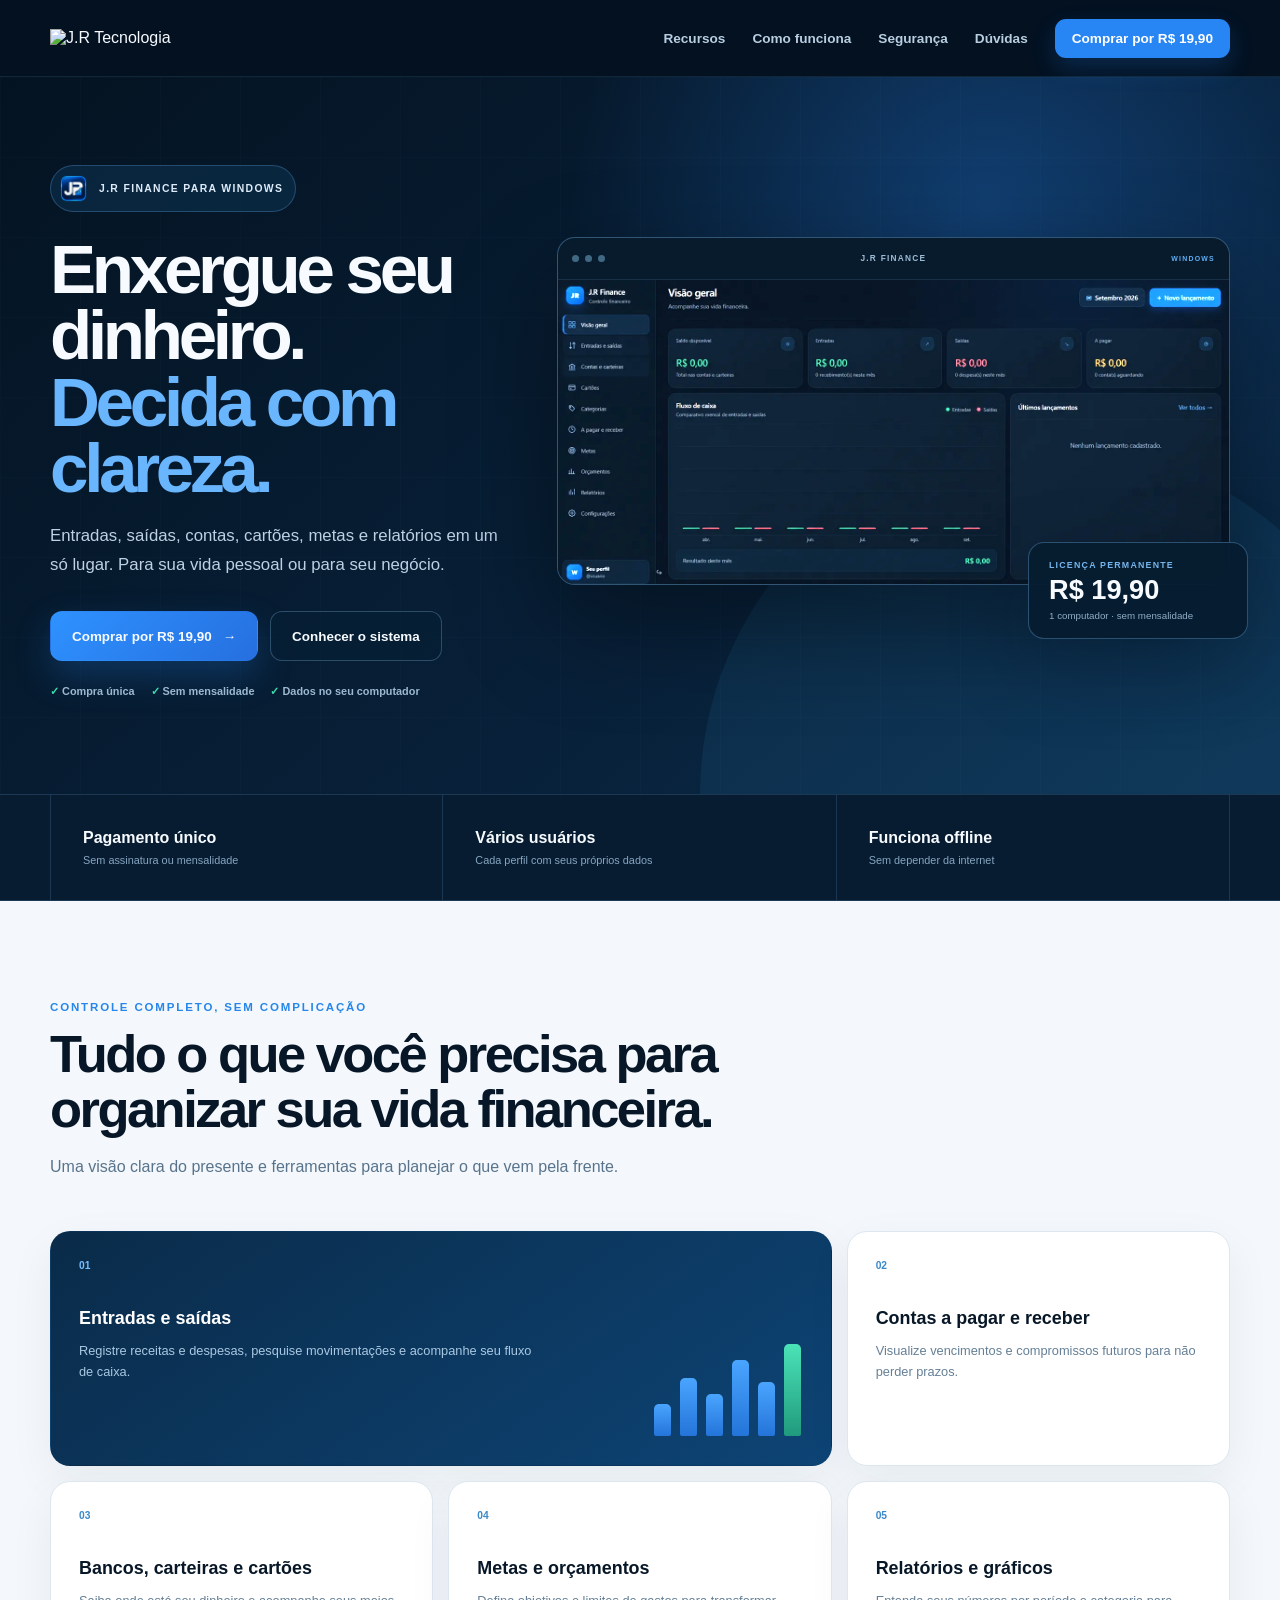
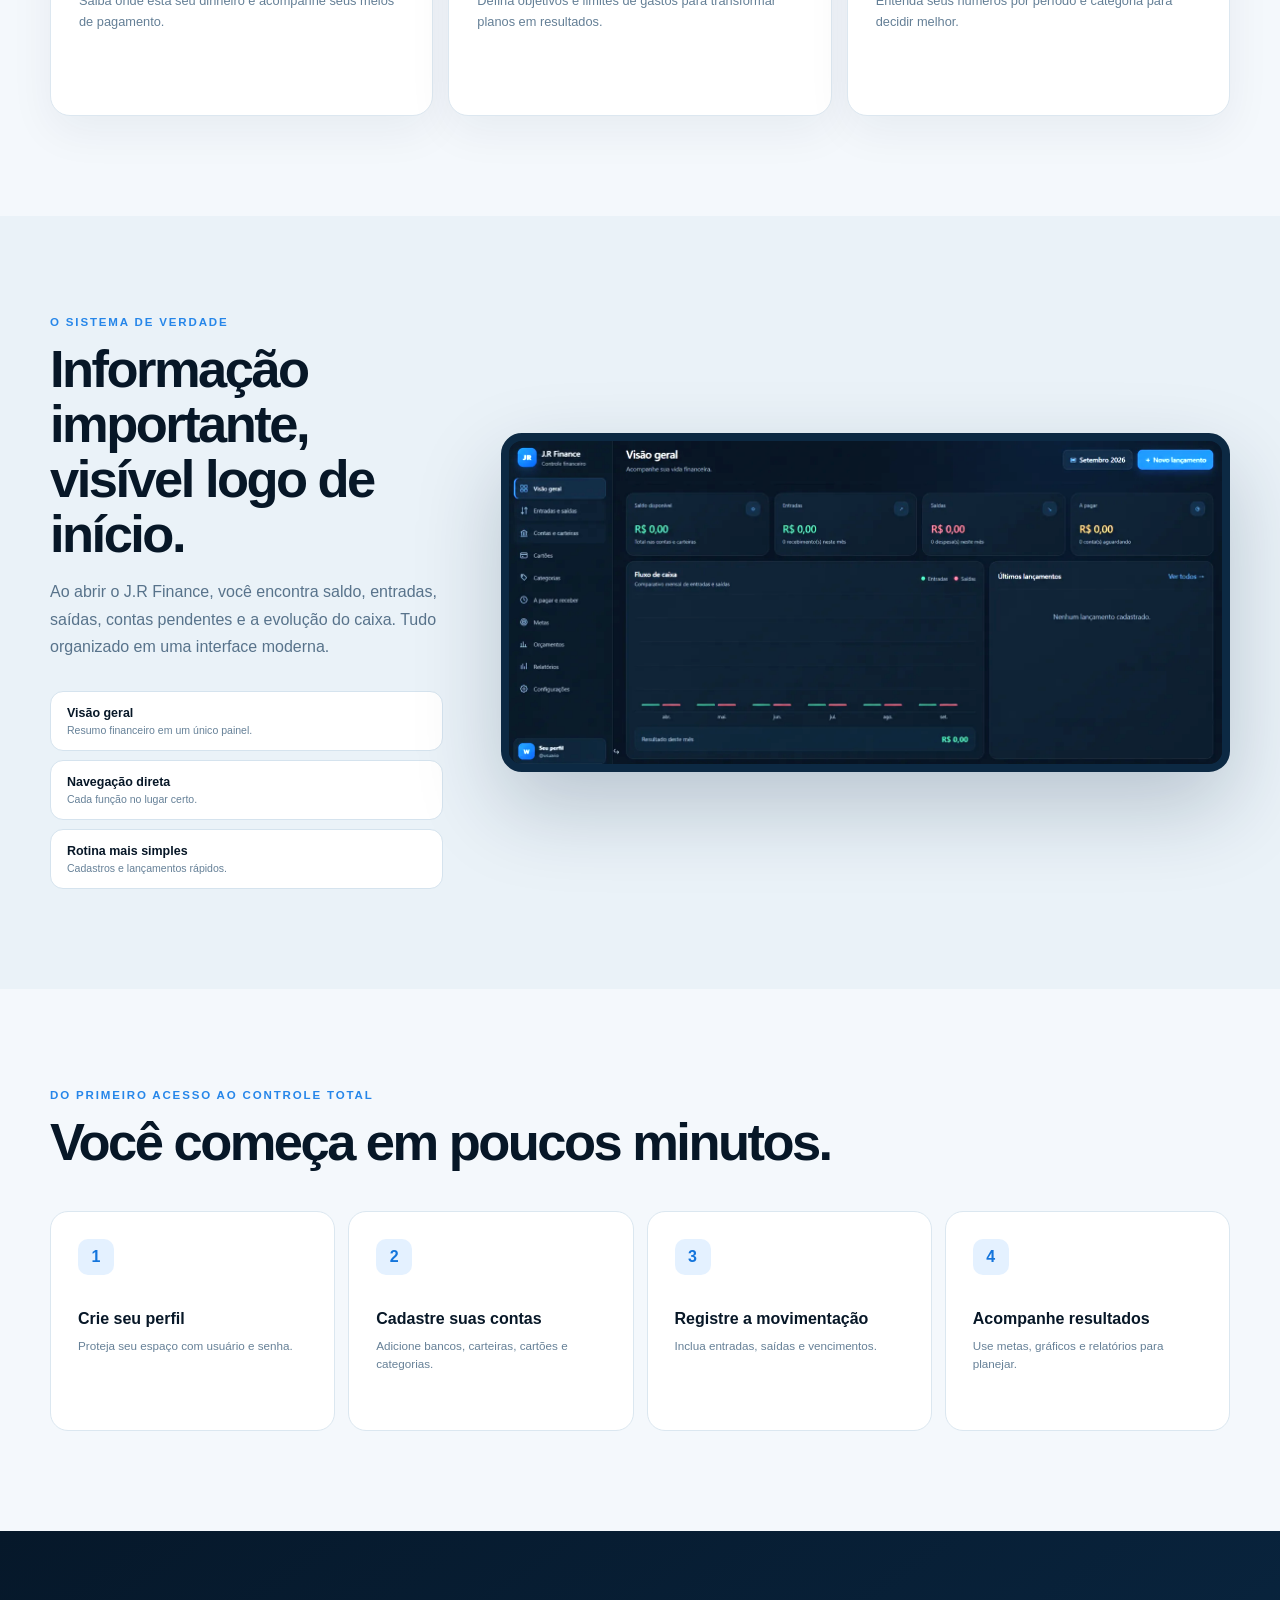
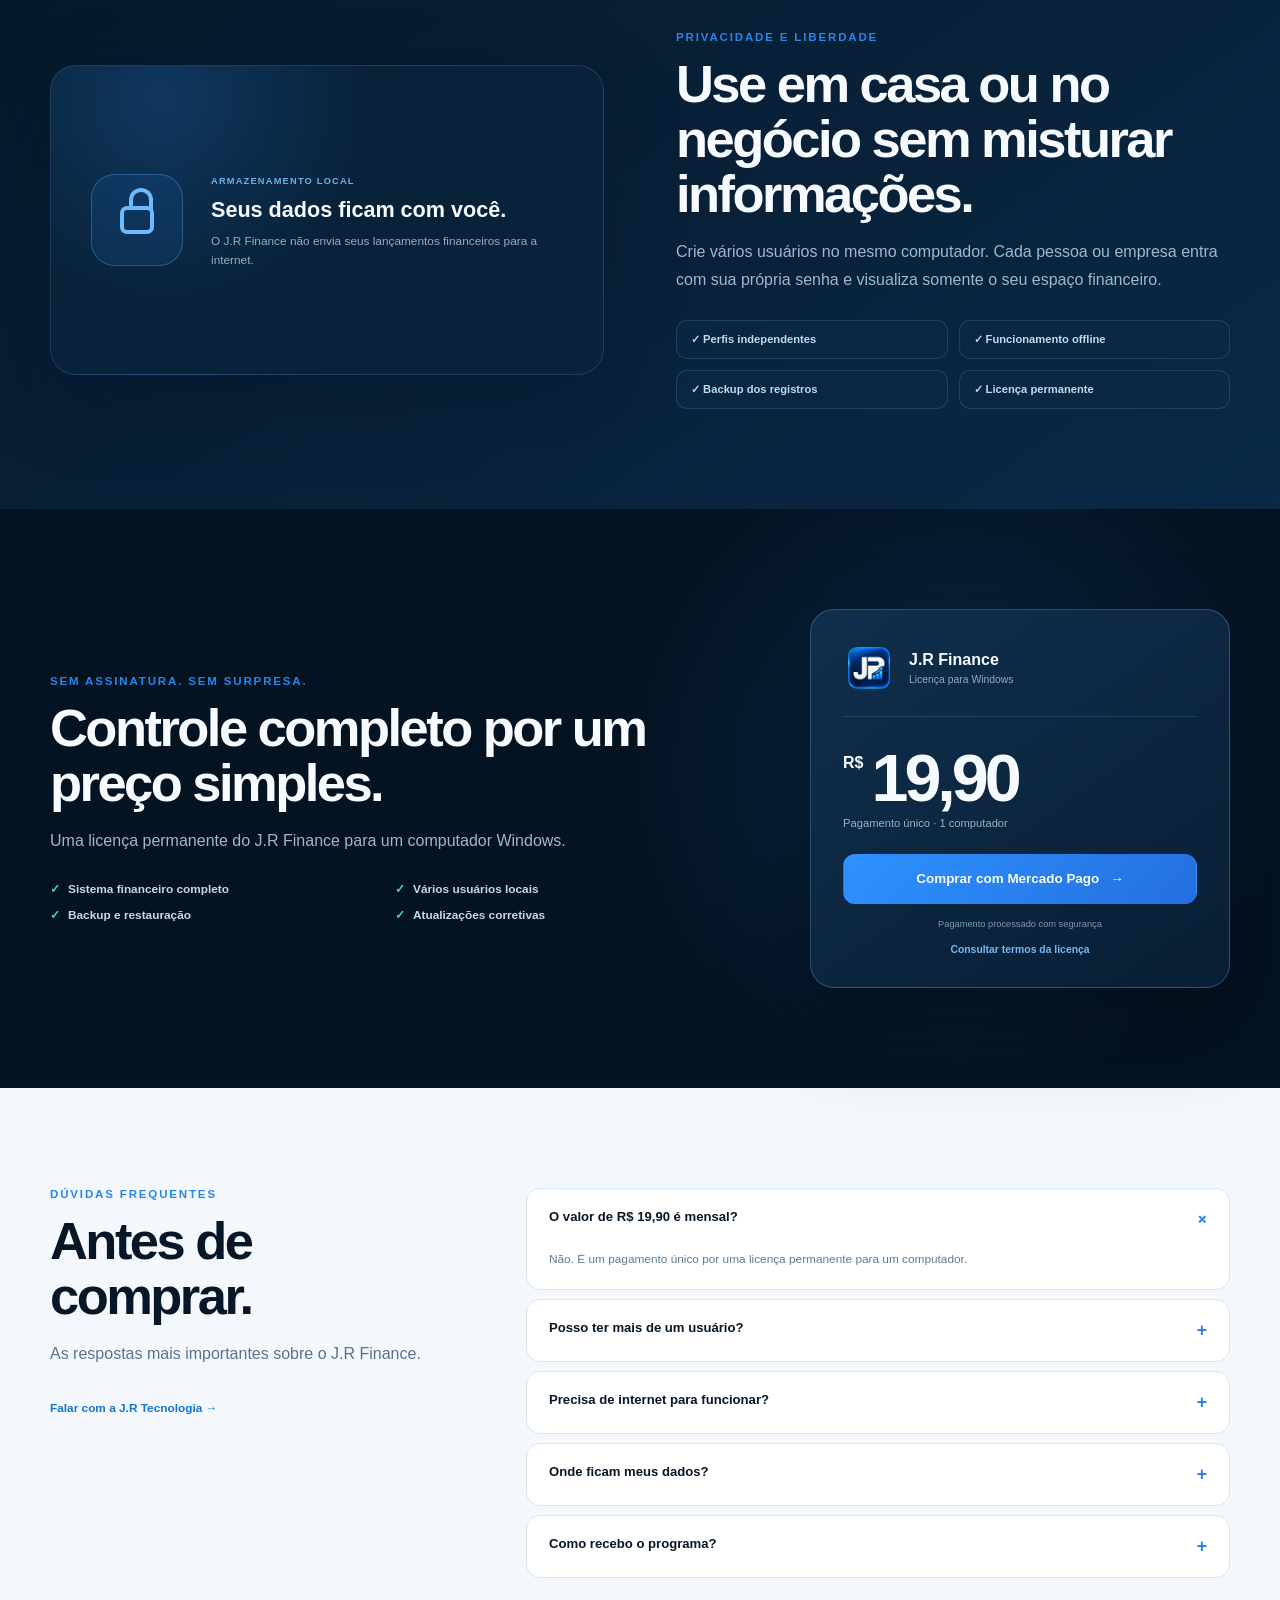
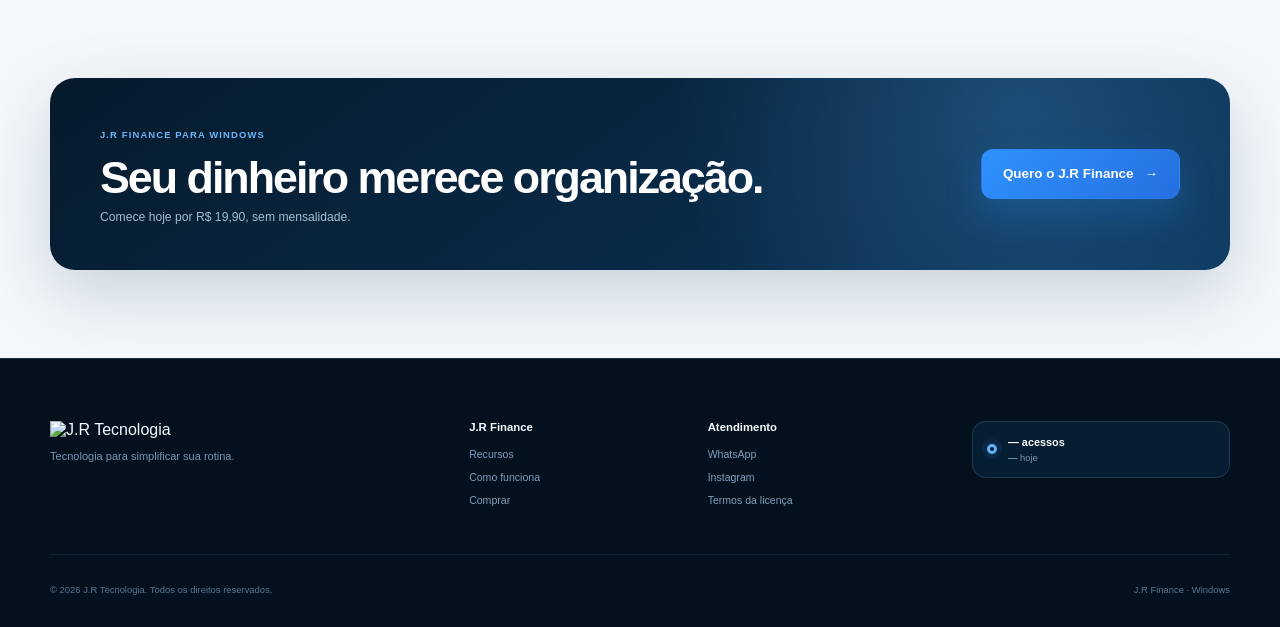
==== index.html @ 25e495f7 "Reconstrói site profissional focado no J.R Finance" ====
<!doctype html>
<html lang="pt-BR">
<head>
  <meta charset="utf-8">
  <meta name="viewport" content="width=device-width, initial-scale=1">
  <meta name="description" content="J.R Finance: entradas, saídas, contas, cartões, metas e relatórios no Windows. Licença permanente por R$ 19,90.">
  <meta name="theme-color" content="#06172a">
  <meta property="og:title" content="J.R Finance | Suas finanças sob controle">
  <meta property="og:description" content="Controle financeiro completo para pessoas e empresas. Compra única de R$ 19,90 para Windows.">
  <meta property="og:type" content="website">
  <meta property="og:image" content="jr-finance-dashboard-real.svg">
  <title>J.R Finance | Controle financeiro para Windows</title>
  <link rel="icon" href="jr-finance-icon.png">
  <link rel="stylesheet" href="finance-site.css?v=20260928-pro">
</head>
<body>
<header class="site-header" id="inicio"><div class="container nav-wrap">
  <a class="brand" href="#inicio" aria-label="J.R Tecnologia"><img src="jr-tecnologia-logo-clean.png" alt="J.R Tecnologia"></a>
  <button class="menu-toggle" type="button" aria-label="Abrir menu" aria-expanded="false"><span></span><span></span><span></span></button>
  <nav class="nav-links" aria-label="Navegação principal"><a href="#recursos">Recursos</a><a href="#como-funciona">Como funciona</a><a href="#seguranca">Segurança</a><a href="#duvidas">Dúvidas</a><a class="nav-cta" href="#comprar">Comprar por R$ 19,90</a></nav>
</div></header>
<main>
  <section class="hero"><div class="hero-glow"></div><div class="container hero-grid">
    <div class="hero-copy"><div class="product-pill"><img src="jr-finance-icon.png" alt=""><span>J.R FINANCE PARA WINDOWS</span></div><h1>Enxergue seu dinheiro.<br><em>Decida com clareza.</em></h1><p>Entradas, saídas, contas, cartões, metas e relatórios em um só lugar. Para sua vida pessoal ou para seu negócio.</p><div class="hero-actions"><a class="button primary" href="#comprar">Comprar por R$ 19,90 <span>→</span></a><a class="button secondary" href="#produto">Conhecer o sistema</a></div><div class="hero-trust"><span><b>✓</b> Compra única</span><span><b>✓</b> Sem mensalidade</span><span><b>✓</b> Dados no seu computador</span></div></div>
    <div class="hero-product" id="produto"><div class="app-window"><div class="window-bar"><span><i></i><i></i><i></i></span><b>J.R FINANCE</b><small>WINDOWS</small></div><img src="jr-finance-dashboard-real.svg?v=20260923" width="1440" height="652" alt="Painel do J.R Finance"></div><div class="product-badge"><span>LICENÇA PERMANENTE</span><strong>R$ 19,90</strong><small>1 computador · sem mensalidade</small></div></div>
  </div></section>
  <section class="proof-strip"><div class="container proof-grid"><article><strong>Pagamento único</strong><span>Sem assinatura ou mensalidade</span></article><article><strong>Vários usuários</strong><span>Cada perfil com seus próprios dados</span></article><article><strong>Funciona offline</strong><span>Sem depender da internet</span></article></div></section>

  <section class="section overview" id="recursos"><div class="container"><div class="section-heading"><span class="eyebrow">CONTROLE COMPLETO, SEM COMPLICAÇÃO</span><h2>Tudo o que você precisa para organizar sua vida financeira.</h2><p>Uma visão clara do presente e ferramentas para planejar o que vem pela frente.</p></div><div class="feature-grid">
    <article class="feature-card feature-main"><span class="feature-number">01</span><h3>Entradas e saídas</h3><p>Registre receitas e despesas, pesquise movimentações e acompanhe seu fluxo de caixa.</p><div class="mini-chart"><i></i><i></i><i></i><i></i><i></i><i></i></div></article>
    <article class="feature-card"><span class="feature-number">02</span><h3>Contas a pagar e receber</h3><p>Visualize vencimentos e compromissos futuros para não perder prazos.</p></article>
    <article class="feature-card"><span class="feature-number">03</span><h3>Bancos, carteiras e cartões</h3><p>Saiba onde está seu dinheiro e acompanhe seus meios de pagamento.</p></article>
    <article class="feature-card"><span class="feature-number">04</span><h3>Metas e orçamentos</h3><p>Defina objetivos e limites de gastos para transformar planos em resultados.</p></article>
    <article class="feature-card"><span class="feature-number">05</span><h3>Relatórios e gráficos</h3><p>Entenda seus números por período e categoria para decidir melhor.</p></article>
  </div></div></section>

  <section class="section showcase"><div class="container showcase-grid"><div class="showcase-copy"><span class="eyebrow">O SISTEMA DE VERDADE</span><h2>Informação importante, visível logo de início.</h2><p>Ao abrir o J.R Finance, você encontra saldo, entradas, saídas, contas pendentes e a evolução do caixa. Tudo organizado em uma interface moderna.</p><ul><li><b>Visão geral</b><span>Resumo financeiro em um único painel.</span></li><li><b>Navegação direta</b><span>Cada função no lugar certo.</span></li><li><b>Rotina mais simples</b><span>Cadastros e lançamentos rápidos.</span></li></ul></div><div class="showcase-screen"><img src="jr-finance-dashboard-real.svg?v=20260923" width="1440" height="652" loading="lazy" alt="Interface do J.R Finance"></div></div></section>

  <section class="section journey" id="como-funciona"><div class="container"><div class="section-heading compact"><span class="eyebrow">DO PRIMEIRO ACESSO AO CONTROLE TOTAL</span><h2>Você começa em poucos minutos.</h2></div><div class="steps-grid"><article><b>1</b><h3>Crie seu perfil</h3><p>Proteja seu espaço com usuário e senha.</p></article><article><b>2</b><h3>Cadastre suas contas</h3><p>Adicione bancos, carteiras, cartões e categorias.</p></article><article><b>3</b><h3>Registre a movimentação</h3><p>Inclua entradas, saídas e vencimentos.</p></article><article><b>4</b><h3>Acompanhe resultados</h3><p>Use metas, gráficos e relatórios para planejar.</p></article></div></div></section>

  <section class="section security" id="seguranca"><div class="container security-grid"><div class="security-visual"><div class="lock-mark"><span></span></div><div><small>ARMAZENAMENTO LOCAL</small><strong>Seus dados ficam com você.</strong><p>O J.R Finance não envia seus lançamentos financeiros para a internet.</p></div></div><div class="security-copy"><span class="eyebrow">PRIVACIDADE E LIBERDADE</span><h2>Use em casa ou no negócio sem misturar informações.</h2><p>Crie vários usuários no mesmo computador. Cada pessoa ou empresa entra com sua própria senha e visualiza somente o seu espaço financeiro.</p><div class="security-list"><span>✓ Perfis independentes</span><span>✓ Funcionamento offline</span><span>✓ Backup dos registros</span><span>✓ Licença permanente</span></div></div></div></section>

  <section class="section pricing" id="comprar"><div class="container pricing-grid"><div class="pricing-copy"><span class="eyebrow">SEM ASSINATURA. SEM SURPRESA.</span><h2>Controle completo por um preço simples.</h2><p>Uma licença permanente do J.R Finance para um computador Windows.</p><ul><li>Sistema financeiro completo</li><li>Vários usuários locais</li><li>Backup e restauração</li><li>Atualizações corretivas</li></ul></div><aside class="price-card"><div class="price-product"><img src="jr-finance-icon.png" alt=""><div><strong>J.R Finance</strong><span>Licença para Windows</span></div></div><div class="price"><small>R$</small><strong>19,90</strong></div><p>Pagamento único · 1 computador</p><a class="button checkout-button" href="https://bldmkfdgdqlhpxgpvhmf.supabase.co/functions/v1/finance-checkout" rel="noopener noreferrer">Comprar com Mercado Pago <span>→</span></a><small class="payment-note">Pagamento processado com segurança</small><a class="license-link" href="licenca-finance.html">Consultar termos da licença</a></aside></div></section>

  <section class="section faq" id="duvidas"><div class="container faq-grid"><div class="faq-intro"><span class="eyebrow">DÚVIDAS FREQUENTES</span><h2>Antes de comprar.</h2><p>As respostas mais importantes sobre o J.R Finance.</p><a href="https://wa.me/5551994647219?text=Ol%C3%A1%2C%20quero%20tirar%20uma%20d%C3%BAvida%20sobre%20o%20J.R%20Finance." target="_blank" rel="noopener">Falar com a J.R Tecnologia →</a></div><div class="faq-list"><details open><summary>O valor de R$ 19,90 é mensal?<span>+</span></summary><p>Não. É um pagamento único por uma licença permanente para um computador.</p></details><details><summary>Posso ter mais de um usuário?<span>+</span></summary><p>Sim. Cada usuário possui senha e dados financeiros separados.</p></details><details><summary>Precisa de internet para funcionar?<span>+</span></summary><p>O controle financeiro funciona offline. A internet é usada apenas na compra e ativação.</p></details><details><summary>Onde ficam meus dados?<span>+</span></summary><p>No próprio computador. Você também pode criar backups.</p></details><details><summary>Como recebo o programa?<span>+</span></summary><p>Após a aprovação do pagamento, o download e a ativação são liberados.</p></details></div></div></section>
  <section class="final-cta"><div class="container final-card"><div><span>J.R FINANCE PARA WINDOWS</span><h2>Seu dinheiro merece organização.</h2><p>Comece hoje por R$ 19,90, sem mensalidade.</p></div><a class="button primary" href="#comprar">Quero o J.R Finance <span>→</span></a></div></section>
</main>
<footer><div class="container footer-main"><div class="footer-brand"><img src="jr-tecnologia-logo-clean.png" alt="J.R Tecnologia"><p>Tecnologia para simplificar sua rotina.</p></div><nav><strong>J.R Finance</strong><a href="#recursos">Recursos</a><a href="#como-funciona">Como funciona</a><a href="#comprar">Comprar</a></nav><nav><strong>Atendimento</strong><a href="https://wa.me/5551994647219" target="_blank" rel="noopener">WhatsApp</a><a href="https://www.instagram.com/jrtecnologia.app/" target="_blank" rel="noopener">Instagram</a><a href="licenca-finance.html">Termos da licença</a></nav><div class="site-visit-counter"><span></span><div><strong><b id="site-visits-total">—</b> acessos</strong><small><b id="site-visits-today">—</b> hoje</small></div></div></div><div class="container footer-bottom"><p>© <span id="current-year"></span> J.R Tecnologia. Todos os direitos reservados.</p><p>J.R Finance · Windows</p></div></footer>
<script src="app.js?v=20260928-pro"></script>
</body></html>
---- finance-site.css ----
:root{--navy:#06172a;--panel:#0d2944;--blue:#2d8cff;--green:#3fe0b0;--text:#f7fbff;--muted:#a9c2d8;--line:rgba(122,184,239,.18);--ink:#071727;--light:#f4f8fc;--shadow:0 28px 80px rgba(0,16,32,.26)}
*{box-sizing:border-box}html{scroll-behavior:smooth}body{margin:0;background:var(--navy);color:var(--text);font-family:Inter,"Segoe UI",Arial,sans-serif;-webkit-font-smoothing:antialiased}a{color:inherit;text-decoration:none}img{display:block;max-width:100%}button{font:inherit}.container{width:min(1180px,calc(100% - 40px));margin:auto}.section{padding:100px 0}.eyebrow{display:block;color:#2686e9;font-size:.72rem;font-weight:900;letter-spacing:.16em}.site-header{position:sticky;z-index:50;top:0;border-bottom:1px solid rgba(122,184,239,.12);background:rgba(4,18,33,.94);backdrop-filter:blur(18px)}.nav-wrap{display:flex;min-height:76px;align-items:center;justify-content:space-between}.brand{display:flex;width:146px;height:60px;align-items:center}.brand img{width:146px;height:auto}.nav-links{display:flex;align-items:center;gap:27px;color:#b8cee1;font-size:.85rem;font-weight:700}.nav-links>a:hover{color:#fff}.nav-cta{padding:12px 17px;border-radius:11px;color:#fff!important;background:#2785f4;box-shadow:0 10px 24px rgba(39,133,244,.2)}.menu-toggle{display:none;width:42px;height:42px;padding:10px;border:1px solid var(--line);border-radius:11px;background:var(--panel)}.menu-toggle span{display:block;height:2px;margin:4px;background:#fff}
.hero{position:relative;overflow:hidden;padding:88px 0 96px;background:radial-gradient(circle at 77% 18%,rgba(38,133,244,.3),transparent 36%),linear-gradient(140deg,#041321,#08213a 64%,#0b2d4d)}.hero:before{position:absolute;inset:0;content:"";opacity:.12;background-image:linear-gradient(rgba(113,183,246,.18) 1px,transparent 1px),linear-gradient(90deg,rgba(113,183,246,.18) 1px,transparent 1px);background-size:80px 80px}.hero-glow{position:absolute;right:-120px;bottom:-350px;width:700px;height:700px;border-radius:50%;background:rgba(64,191,255,.08)}.hero-grid{position:relative;display:grid;grid-template-columns:.8fr 1.2fr;gap:58px;align-items:center}.product-pill{display:inline-flex;padding:7px 12px 7px 7px;border:1px solid rgba(114,187,255,.26);border-radius:999px;background:rgba(11,42,69,.82);align-items:center;gap:10px;color:#ddecf8;font-size:.65rem;font-weight:900;letter-spacing:.13em}.product-pill img{width:31px;height:31px;border-radius:9px}.hero h1{margin:24px 0 21px;font-size:clamp(3.2rem,5.4vw,5.15rem);line-height:.96;letter-spacing:-.062em}.hero h1 em{color:#69b6ff;font-style:normal}.hero-copy>p{max-width:550px;margin:0;color:#bdd1e3;font-size:1.05rem;line-height:1.72}.hero-actions{display:flex;flex-wrap:wrap;gap:12px;margin-top:31px}.button{display:inline-flex;min-height:50px;padding:0 21px;border:1px solid transparent;border-radius:12px;align-items:center;justify-content:center;gap:11px;font-size:.84rem;font-weight:850;transition:.2s}.button:hover{transform:translateY(-2px)}.primary{background:linear-gradient(135deg,#2e92ff,#266fdf);box-shadow:0 15px 35px rgba(36,126,235,.25)}.secondary{border-color:rgba(144,199,247,.28);background:rgba(7,31,52,.62)}.hero-trust{display:flex;flex-wrap:wrap;margin-top:24px;gap:16px;color:#9db9d1;font-size:.68rem;font-weight:700}.hero-trust b{color:var(--green)}.hero-product{position:relative;padding:12px 0 54px}.app-window{overflow:hidden;border:1px solid rgba(130,195,251,.34);border-radius:18px;background:#071b2d;box-shadow:0 40px 100px rgba(0,0,0,.4)}.window-bar{display:grid;height:42px;padding:0 14px;grid-template-columns:1fr auto 1fr;align-items:center;border-bottom:1px solid rgba(126,180,232,.14);color:#7fa5c7;font-size:.52rem;letter-spacing:.15em}.window-bar>span{display:flex;gap:6px}.window-bar i{display:block;width:7px;height:7px;border-radius:50%;background:#426984}.window-bar b{text-align:center;color:#9dbbd4}.window-bar small{text-align:right;color:#61aff4;font-weight:900}.app-window>img{width:100%;height:auto;filter:brightness(1.24) saturate(1.08)}.product-badge{position:absolute;right:-18px;bottom:0;display:flex;min-width:220px;padding:17px 20px;border:1px solid rgba(121,189,250,.32);border-radius:16px;background:rgba(7,29,49,.97);box-shadow:var(--shadow);flex-direction:column}.product-badge span{color:#76b5eb;font-size:.55rem;font-weight:900;letter-spacing:.14em}.product-badge strong{margin:4px 0;font-size:1.7rem}.product-badge small{color:#91adc5;font-size:.61rem}
.proof-strip{border-block:1px solid var(--line);background:#071c31}.proof-grid{display:grid;grid-template-columns:repeat(3,1fr)}.proof-grid article{display:flex;min-height:105px;padding:24px 32px;border-right:1px solid var(--line);flex-direction:column;justify-content:center}.proof-grid article:first-child{border-left:1px solid var(--line)}.proof-grid strong{font-size:1rem}.proof-grid span{margin-top:7px;color:#87a6c1;font-size:.68rem}
.overview,.journey,.faq{color:var(--ink);background:var(--light)}.section-heading{max-width:830px;margin-bottom:50px}.section-heading.compact{margin-bottom:42px}.section-heading h2,.showcase h2,.security h2,.pricing h2,.faq h2{margin:13px 0 17px;font-size:clamp(2.35rem,4.1vw,4rem);line-height:1.05;letter-spacing:-.048em}.section-heading p,.showcase-copy>p,.security-copy>p,.pricing-copy>p,.faq-intro>p{color:#58738b;line-height:1.72}.feature-grid{display:grid;grid-template-columns:repeat(3,1fr);gap:15px}.feature-card{position:relative;min-height:235px;padding:28px;border:1px solid #dce7f0;border-radius:20px;background:#fff;box-shadow:0 15px 45px rgba(7,36,61,.06)}.feature-card.feature-main{grid-column:span 2;color:#fff;background:linear-gradient(145deg,#0a2b49,#0d4475);border-color:transparent}.feature-number{display:block;margin-bottom:37px;color:#3b89ca;font-size:.64rem;font-weight:900}.feature-main .feature-number{color:#77bfff}.feature-card h3{margin:0 0 11px;font-size:1.12rem}.feature-card p{max-width:470px;margin:0;color:#647f96;font-size:.8rem;line-height:1.65}.feature-main p{color:#a9c8e2}.mini-chart{position:absolute;right:30px;bottom:29px;display:flex;height:92px;align-items:flex-end;gap:9px}.mini-chart i{display:block;width:17px;border-radius:5px 5px 2px 2px;background:linear-gradient(#4aa5ff,#2474d9)}.mini-chart i:nth-child(1){height:35%}.mini-chart i:nth-child(2){height:63%}.mini-chart i:nth-child(3){height:46%}.mini-chart i:nth-child(4){height:83%}.mini-chart i:nth-child(5){height:59%}.mini-chart i:nth-child(6){height:100%;background:linear-gradient(#4be3b8,#209a7c)}
.showcase{color:var(--ink);background:#eaf2f8}.showcase-grid{display:grid;grid-template-columns:.7fr 1.3fr;gap:58px;align-items:center}.showcase-copy ul{display:grid;margin:30px 0 0;padding:0;list-style:none;gap:9px}.showcase-copy li{display:flex;padding:14px 16px;border:1px solid #d5e3ee;border-radius:13px;background:#fff;flex-direction:column}.showcase-copy li b{font-size:.78rem}.showcase-copy li span{margin-top:4px;color:#668198;font-size:.66rem}.showcase-screen{overflow:hidden;border:8px solid #0c2943;border-radius:21px;background:#061a2b;box-shadow:0 35px 85px rgba(7,38,65,.22)}.showcase-screen img{width:100%;height:auto;filter:brightness(1.2) saturate(1.05)}
.steps-grid{display:grid;grid-template-columns:repeat(4,1fr);gap:13px}.steps-grid article{position:relative;min-height:220px;padding:27px;border:1px solid #dbe7f0;border-radius:18px;background:#fff}.steps-grid article>b{display:grid;width:36px;height:36px;margin-bottom:35px;border-radius:10px;color:#1475dc;background:#e4f1ff;place-items:center}.steps-grid h3{margin:0 0 9px;font-size:1rem}.steps-grid p{margin:0;color:#668097;font-size:.73rem;line-height:1.55}
.security{background:linear-gradient(145deg,#06182a,#0a2946)}.security-grid{display:grid;grid-template-columns:1fr 1fr;gap:72px;align-items:center}.security-visual{display:flex;min-height:310px;padding:40px;border:1px solid var(--line);border-radius:26px;background:radial-gradient(circle at 20% 10%,rgba(45,140,255,.2),transparent 40%),rgba(10,36,59,.78);align-items:center;gap:28px;box-shadow:var(--shadow)}.lock-mark{display:grid;width:92px;height:92px;flex:0 0 92px;border:1px solid rgba(110,184,250,.3);border-radius:24px;background:rgba(45,140,255,.11);place-items:center}.lock-mark span{position:relative;width:34px;height:28px;border:4px solid #6ebaff;border-radius:7px}.lock-mark span:before{position:absolute;bottom:20px;left:5px;width:16px;height:18px;border:4px solid #6ebaff;border-bottom:0;border-radius:12px 12px 0 0;content:""}.security-visual small{color:#6db0e8;font-size:.58rem;font-weight:900;letter-spacing:.13em}.security-visual strong{display:block;margin:9px 0;font-size:1.35rem}.security-visual p{margin:0;color:#91aec6;font-size:.74rem;line-height:1.6}.security-copy>p{color:#9eb8ce}.security-list{display:grid;grid-template-columns:1fr 1fr;margin-top:27px;gap:11px}.security-list span{padding:12px 14px;border:1px solid var(--line);border-radius:11px;color:#c2d9ea;background:rgba(11,42,69,.65);font-size:.7rem;font-weight:700}
.pricing{background:radial-gradient(circle at 75% 45%,rgba(45,140,255,.18),transparent 33%),#041321}.pricing-grid{display:grid;grid-template-columns:1fr 420px;gap:82px;align-items:center}.pricing-copy>p{color:#9eb8cf}.pricing-copy ul{display:grid;grid-template-columns:1fr 1fr;margin:28px 0 0;padding:0;list-style:none;gap:12px}.pricing-copy li{color:#c3d8e9;font-size:.74rem;font-weight:700}.pricing-copy li:before{margin-right:8px;color:var(--green);content:"✓"}.price-card{padding:32px;border:1px solid rgba(114,185,249,.3);border-radius:24px;background:linear-gradient(145deg,#102f4c,#081e34);box-shadow:0 35px 90px rgba(0,0,0,.32)}.price-product{display:flex;padding-bottom:22px;border-bottom:1px solid var(--line);align-items:center;gap:14px}.price-product img{width:52px;height:52px;border-radius:14px}.price-product div{display:flex;flex-direction:column}.price-product span{margin-top:5px;color:#8baac4;font-size:.65rem}.price{display:flex;margin:28px 0 5px;align-items:flex-start}.price small{margin:9px 8px 0 0;font-size:1rem;font-weight:900}.price strong{font-size:4.15rem;line-height:1;letter-spacing:-.06em}.price-card>p{margin:0 0 25px;color:#96b1c8;font-size:.7rem}.checkout-button{width:100%;background:linear-gradient(135deg,#2e92ff,#246fde)}.payment-note,.license-link{display:block;text-align:center}.payment-note{margin:15px 0;color:#7898b4;font-size:.58rem}.license-link{color:#72b8f6;font-size:.65rem;font-weight:800}
.faq-grid{display:grid;grid-template-columns:.72fr 1.28fr;gap:80px}.faq-intro>a{display:inline-block;margin-top:18px;color:#1474d6;font-size:.74rem;font-weight:850}.faq-list{display:grid;gap:9px}.faq-list details{overflow:hidden;border:1px solid #d9e5ee;border-radius:14px;background:#fff}.faq-list summary{display:flex;padding:20px 22px;cursor:pointer;list-style:none;justify-content:space-between;font-size:.82rem;font-weight:800}.faq-list summary::-webkit-details-marker{display:none}.faq-list summary span{color:#2585ed;font-size:1.1rem}.faq-list details[open] summary span{transform:rotate(45deg)}.faq-list p{margin:0;padding:0 22px 20px;color:#607b92;font-size:.74rem;line-height:1.62}.final-cta{padding:0 0 88px;color:var(--ink);background:var(--light)}.final-card{display:flex;padding:46px 50px;border-radius:25px;color:#fff;background:radial-gradient(circle at 82% 18%,rgba(91,181,255,.24),transparent 35%),linear-gradient(145deg,#061a2c,#0b355a);align-items:center;justify-content:space-between;box-shadow:0 24px 70px rgba(7,38,65,.18)}.final-card>div>span{color:#6bb6f7;font-size:.59rem;font-weight:900;letter-spacing:.12em}.final-card h2{margin:10px 0 7px;font-size:clamp(2rem,3.5vw,3.1rem);letter-spacing:-.045em}.final-card p{margin:0;color:#a3bdd3;font-size:.76rem}.final-card .button{flex:0 0 auto;margin-left:30px}
footer{padding:62px 0 22px;border-top:1px solid var(--line);background:#03111f}.footer-main{display:grid;grid-template-columns:1.45fr .75fr .85fr 1fr;gap:45px}.footer-brand img{width:175px}.footer-brand p{color:#7897b2;font-size:.69rem}.footer-main nav{display:flex;flex-direction:column;gap:11px}.footer-main nav strong{margin-bottom:4px;font-size:.71rem}.footer-main nav a{color:#809eb9;font-size:.66rem}.site-visit-counter{display:flex;height:max-content;padding:14px;border:1px solid var(--line);border-radius:14px;background:#071d31;align-items:center;gap:11px}.site-visit-counter>span{display:block;width:10px;height:10px;border:3px solid #62b3fa;border-radius:50%;box-shadow:0 0 0 5px rgba(45,140,255,.1)}.site-visit-counter div{display:flex;flex-direction:column}.site-visit-counter strong{font-size:.68rem}.site-visit-counter small{margin-top:4px;color:#7695b0;font-size:.59rem}.footer-bottom{display:flex;margin-top:48px;padding-top:20px;border-top:1px solid rgba(124,179,229,.1);justify-content:space-between;color:#587691;font-size:.59rem}
@media(max-width:1050px){.hero-grid,.showcase-grid,.security-grid{grid-template-columns:1fr}.hero-product{max-width:820px}.feature-grid{grid-template-columns:1fr 1fr}.pricing-grid{grid-template-columns:1fr 390px;gap:42px}.footer-main{grid-template-columns:1.3fr 1fr 1fr}.site-visit-counter{grid-column:1/-1;width:max-content}}
@media(max-width:820px){.nav-links{position:absolute;top:76px;right:20px;left:20px;display:none;padding:18px;border:1px solid var(--line);border-radius:16px;background:#071d31;flex-direction:column;align-items:stretch}.nav-links.open{display:flex}.menu-toggle{display:block}.proof-grid{grid-template-columns:1fr}.proof-grid article{border:0;border-bottom:1px solid var(--line)}.feature-grid{grid-template-columns:1fr}.feature-card.feature-main{grid-column:auto}.steps-grid{grid-template-columns:1fr 1fr}.pricing-grid,.faq-grid{grid-template-columns:1fr}.footer-main{grid-template-columns:1fr 1fr}.footer-brand{grid-column:1/-1}.final-card{align-items:flex-start;flex-direction:column}.final-card .button{margin:26px 0 0}}
@media(max-width:620px){.container{width:min(100% - 28px,1180px)}.section{padding:76px 0}.hero{padding:67px 0 74px}.hero h1{font-size:3.25rem}.hero-actions .button{width:100%}.hero-trust{flex-direction:column}.product-badge{right:0;min-width:188px}.proof-grid article{min-height:88px;padding:18px}.mini-chart{display:none}.feature-card{min-height:215px}.steps-grid{grid-template-columns:1fr}.security-visual{padding:28px;align-items:flex-start;flex-direction:column}.security-list,.pricing-copy ul{grid-template-columns:1fr}.price-card{padding:25px}.final-card{padding:35px 25px}.footer-main{grid-template-columns:1fr}.footer-brand,.site-visit-counter{grid-column:auto}.site-visit-counter{width:100%}.footer-bottom{flex-direction:column}.section-heading h2,.showcase h2,.security h2,.pricing h2,.faq h2{font-size:2.3rem}}
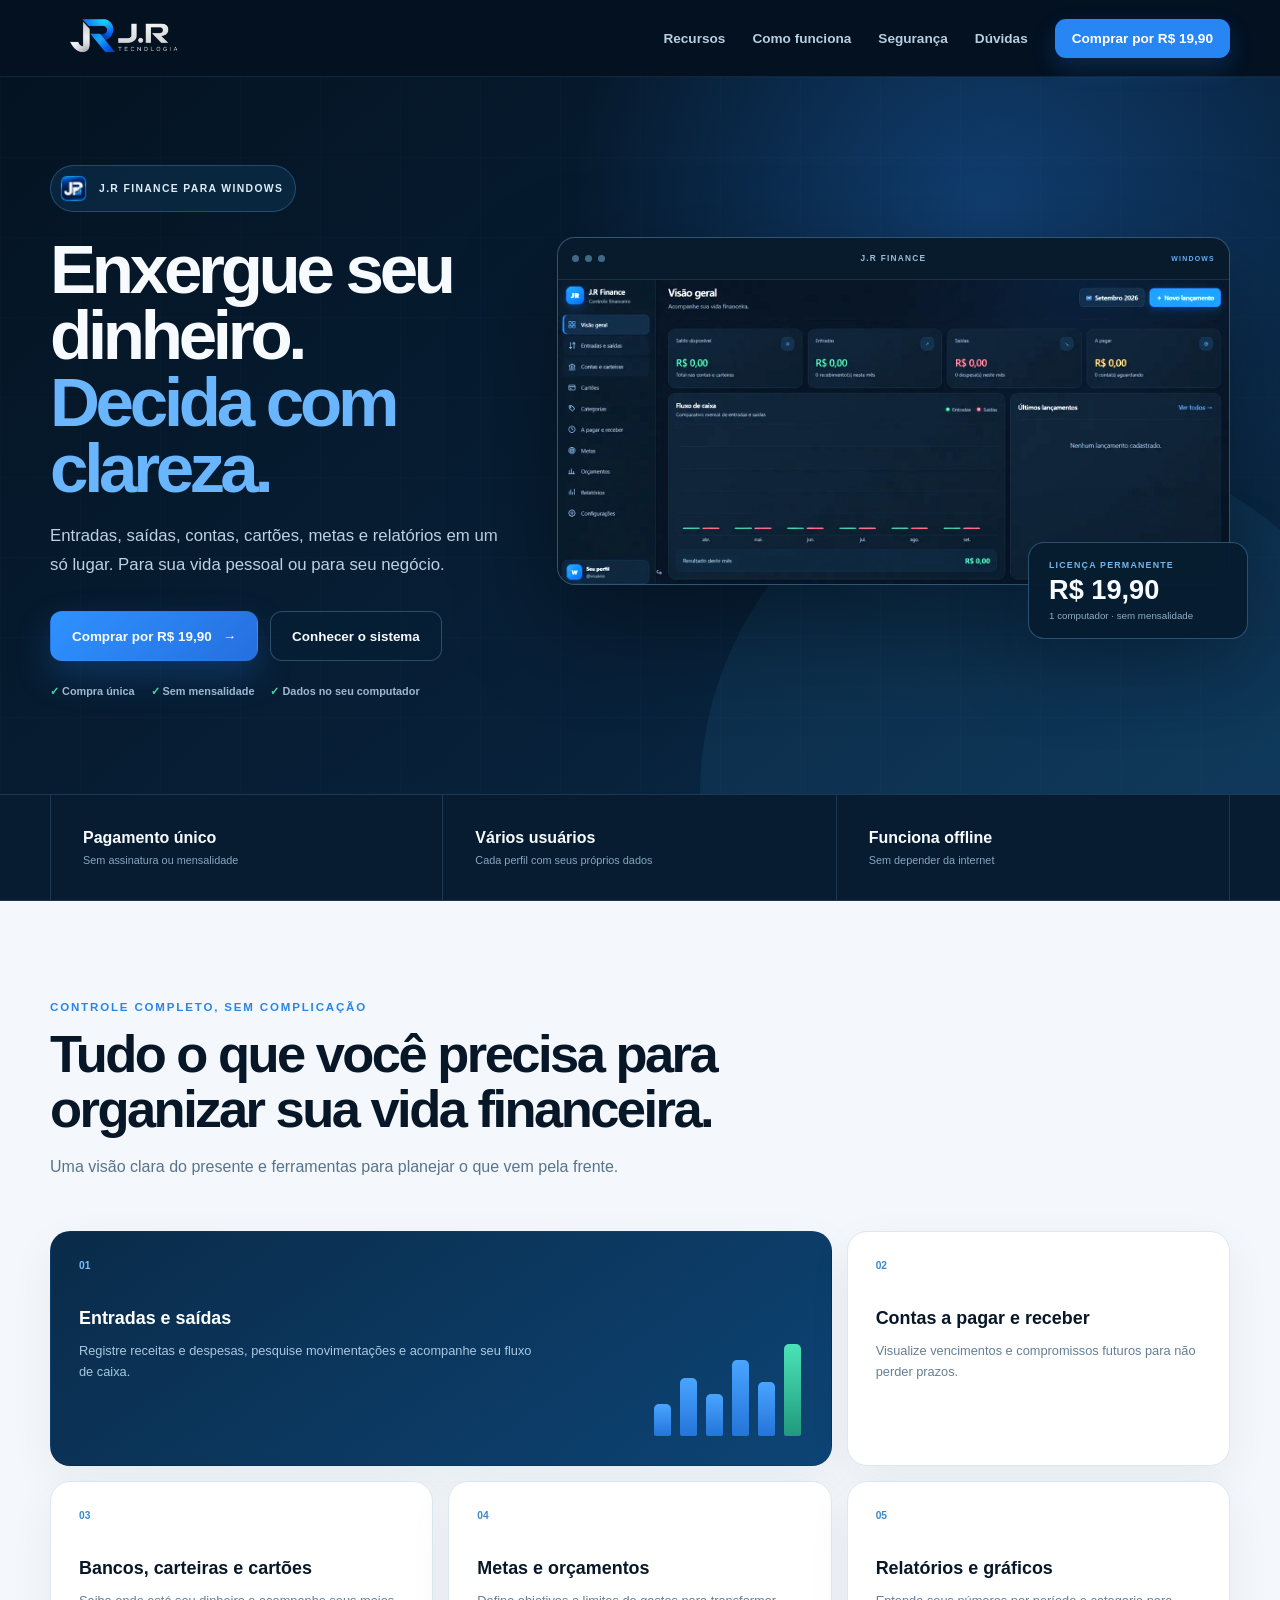
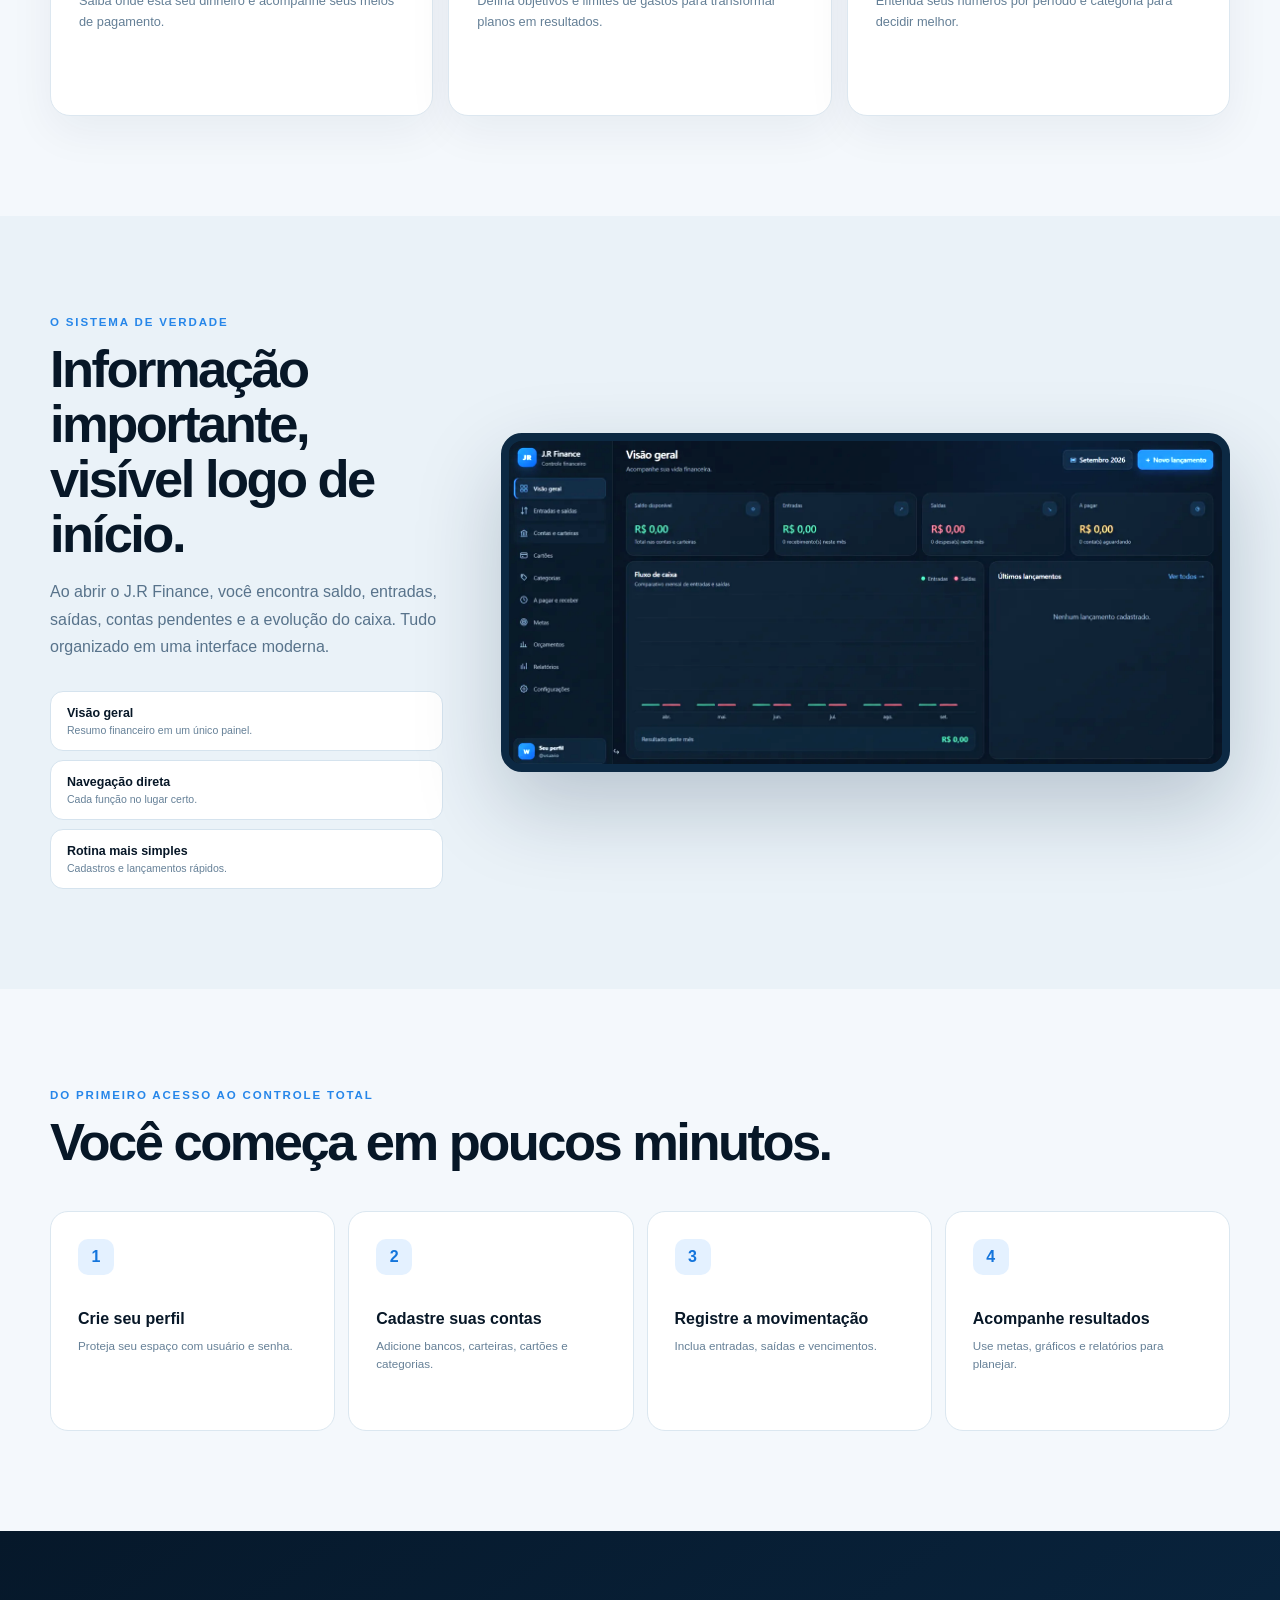
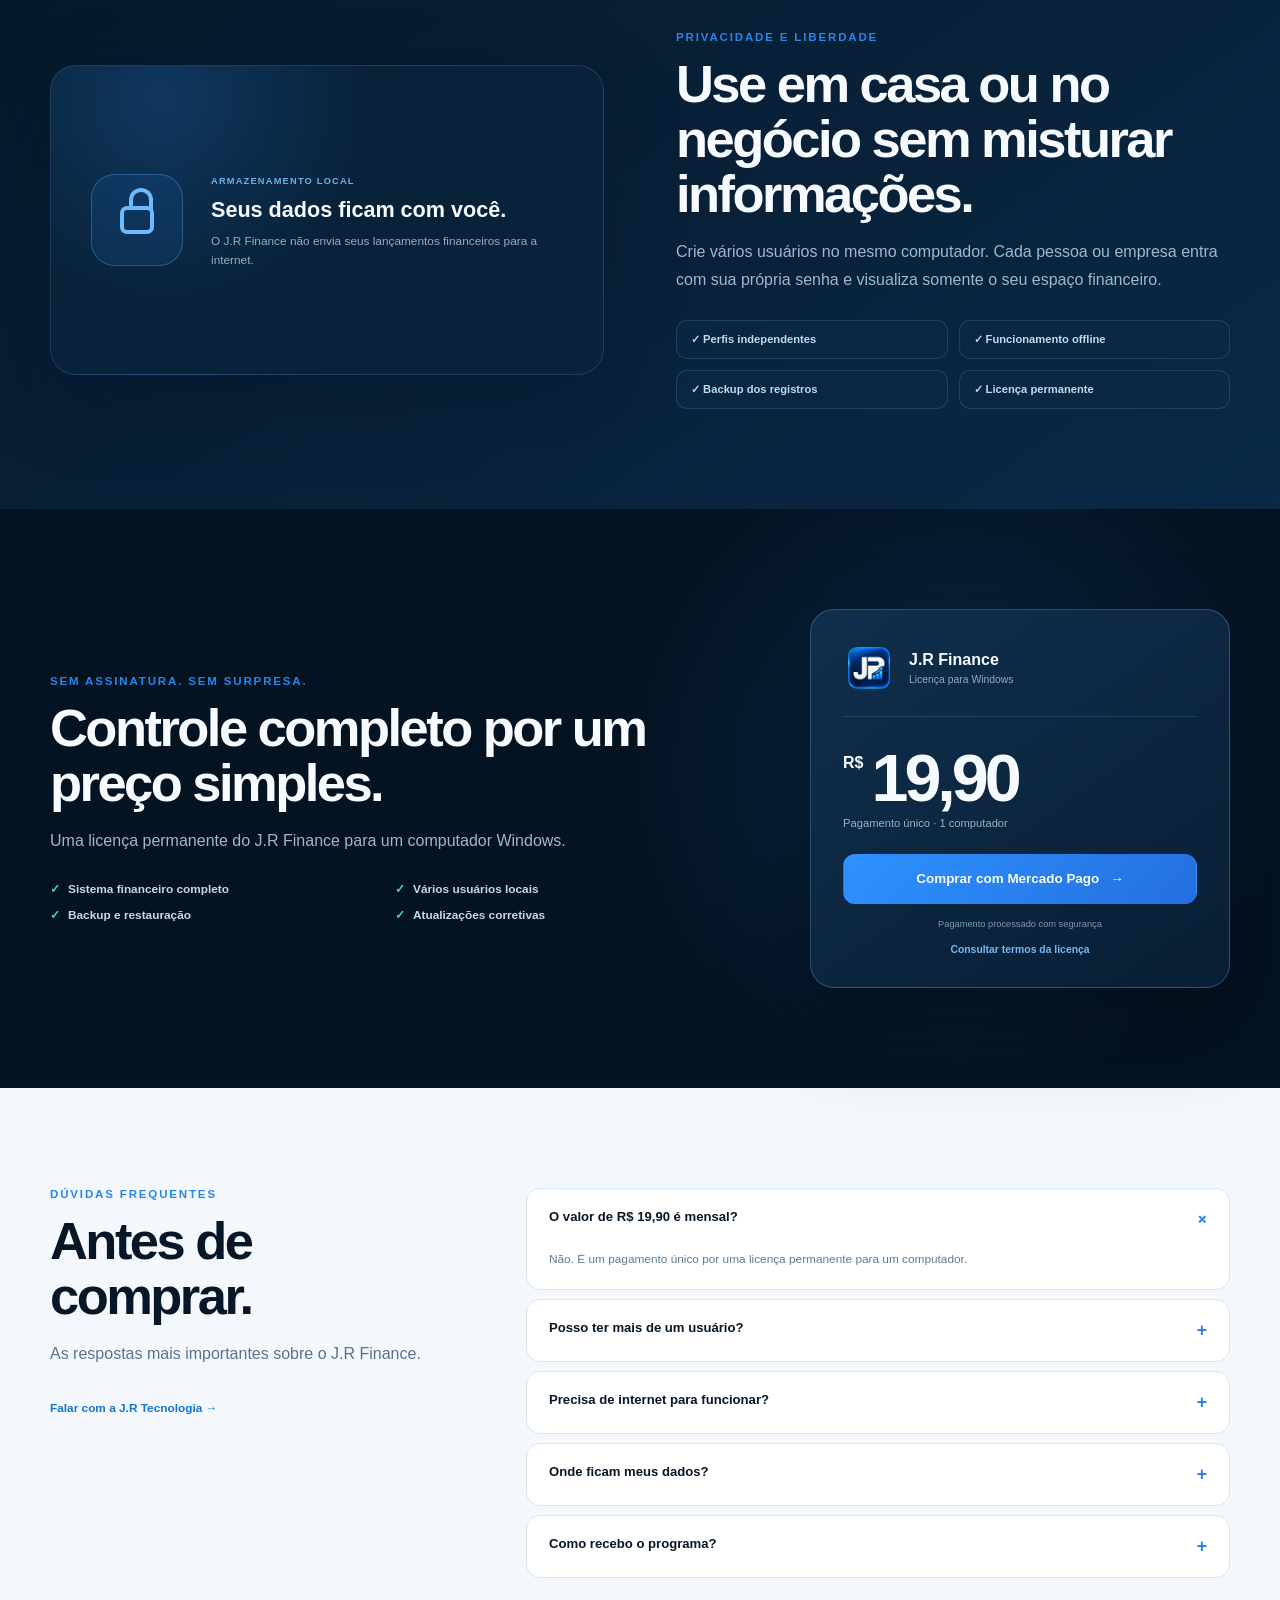
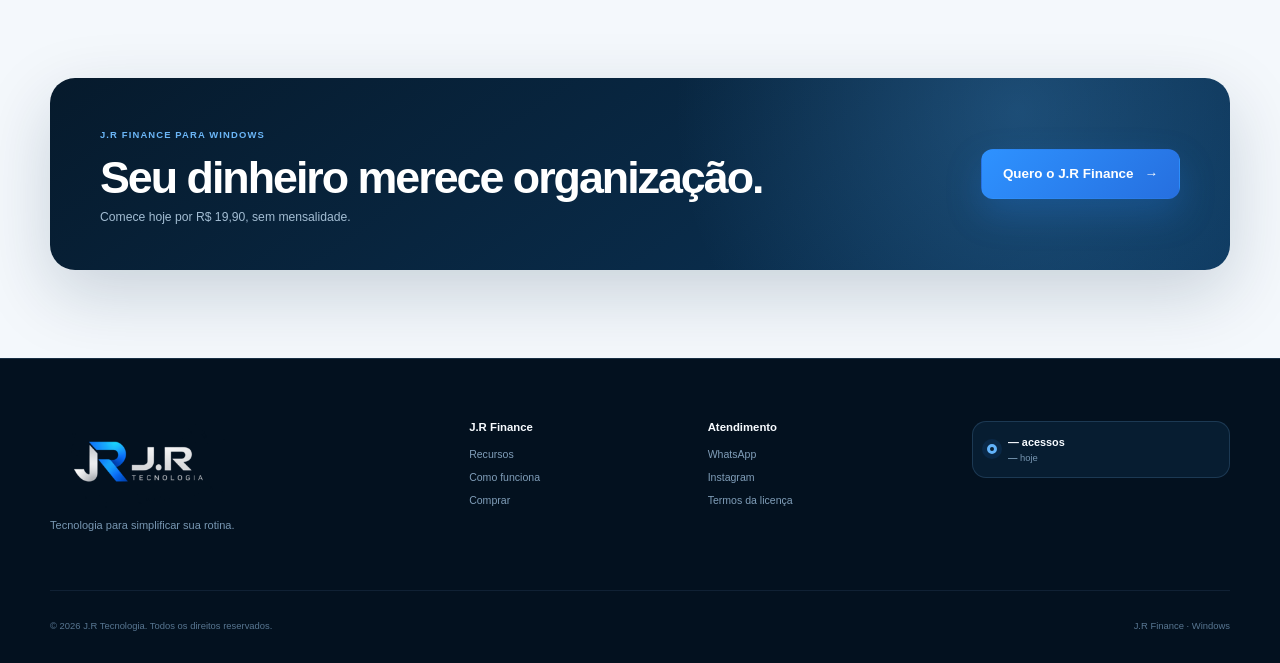
==== commit a8b14bce: "Atualiza cache da logo no site" ====
--- a/index.html
+++ b/index.html
@@ -15,7 +15,7 @@
 </head>
 <body>
 <header class="site-header" id="inicio"><div class="container nav-wrap">
-  <a class="brand" href="#inicio" aria-label="J.R Tecnologia"><img src="jr-tecnologia-logo-clean.png" alt="J.R Tecnologia"></a>
+  <a class="brand" href="#inicio" aria-label="J.R Tecnologia"><img src="jr-tecnologia-logo-clean.png?v=2" alt="J.R Tecnologia"></a>
   <button class="menu-toggle" type="button" aria-label="Abrir menu" aria-expanded="false"><span></span><span></span><span></span></button>
   <nav class="nav-links" aria-label="Navegação principal"><a href="#recursos">Recursos</a><a href="#como-funciona">Como funciona</a><a href="#seguranca">Segurança</a><a href="#duvidas">Dúvidas</a><a class="nav-cta" href="#comprar">Comprar por R$ 19,90</a></nav>
 </div></header>
@@ -45,6 +45,6 @@
   <section class="section faq" id="duvidas"><div class="container faq-grid"><div class="faq-intro"><span class="eyebrow">DÚVIDAS FREQUENTES</span><h2>Antes de comprar.</h2><p>As respostas mais importantes sobre o J.R Finance.</p><a href="https://wa.me/5551994647219?text=Ol%C3%A1%2C%20quero%20tirar%20uma%20d%C3%BAvida%20sobre%20o%20J.R%20Finance." target="_blank" rel="noopener">Falar com a J.R Tecnologia →</a></div><div class="faq-list"><details open><summary>O valor de R$ 19,90 é mensal?<span>+</span></summary><p>Não. É um pagamento único por uma licença permanente para um computador.</p></details><details><summary>Posso ter mais de um usuário?<span>+</span></summary><p>Sim. Cada usuário possui senha e dados financeiros separados.</p></details><details><summary>Precisa de internet para funcionar?<span>+</span></summary><p>O controle financeiro funciona offline. A internet é usada apenas na compra e ativação.</p></details><details><summary>Onde ficam meus dados?<span>+</span></summary><p>No próprio computador. Você também pode criar backups.</p></details><details><summary>Como recebo o programa?<span>+</span></summary><p>Após a aprovação do pagamento, o download e a ativação são liberados.</p></details></div></div></section>
   <section class="final-cta"><div class="container final-card"><div><span>J.R FINANCE PARA WINDOWS</span><h2>Seu dinheiro merece organização.</h2><p>Comece hoje por R$ 19,90, sem mensalidade.</p></div><a class="button primary" href="#comprar">Quero o J.R Finance <span>→</span></a></div></section>
 </main>
-<footer><div class="container footer-main"><div class="footer-brand"><img src="jr-tecnologia-logo-clean.png" alt="J.R Tecnologia"><p>Tecnologia para simplificar sua rotina.</p></div><nav><strong>J.R Finance</strong><a href="#recursos">Recursos</a><a href="#como-funciona">Como funciona</a><a href="#comprar">Comprar</a></nav><nav><strong>Atendimento</strong><a href="https://wa.me/5551994647219" target="_blank" rel="noopener">WhatsApp</a><a href="https://www.instagram.com/jrtecnologia.app/" target="_blank" rel="noopener">Instagram</a><a href="licenca-finance.html">Termos da licença</a></nav><div class="site-visit-counter"><span></span><div><strong><b id="site-visits-total">—</b> acessos</strong><small><b id="site-visits-today">—</b> hoje</small></div></div></div><div class="container footer-bottom"><p>© <span id="current-year"></span> J.R Tecnologia. Todos os direitos reservados.</p><p>J.R Finance · Windows</p></div></footer>
+<footer><div class="container footer-main"><div class="footer-brand"><img src="jr-tecnologia-logo-clean.png?v=2" alt="J.R Tecnologia"><p>Tecnologia para simplificar sua rotina.</p></div><nav><strong>J.R Finance</strong><a href="#recursos">Recursos</a><a href="#como-funciona">Como funciona</a><a href="#comprar">Comprar</a></nav><nav><strong>Atendimento</strong><a href="https://wa.me/5551994647219" target="_blank" rel="noopener">WhatsApp</a><a href="https://www.instagram.com/jrtecnologia.app/" target="_blank" rel="noopener">Instagram</a><a href="licenca-finance.html">Termos da licença</a></nav><div class="site-visit-counter"><span></span><div><strong><b id="site-visits-total">—</b> acessos</strong><small><b id="site-visits-today">—</b> hoje</small></div></div></div><div class="container footer-bottom"><p>© <span id="current-year"></span> J.R Tecnologia. Todos os direitos reservados.</p><p>J.R Finance · Windows</p></div></footer>
 <script src="app.js?v=20260928-pro"></script>
 </body></html>
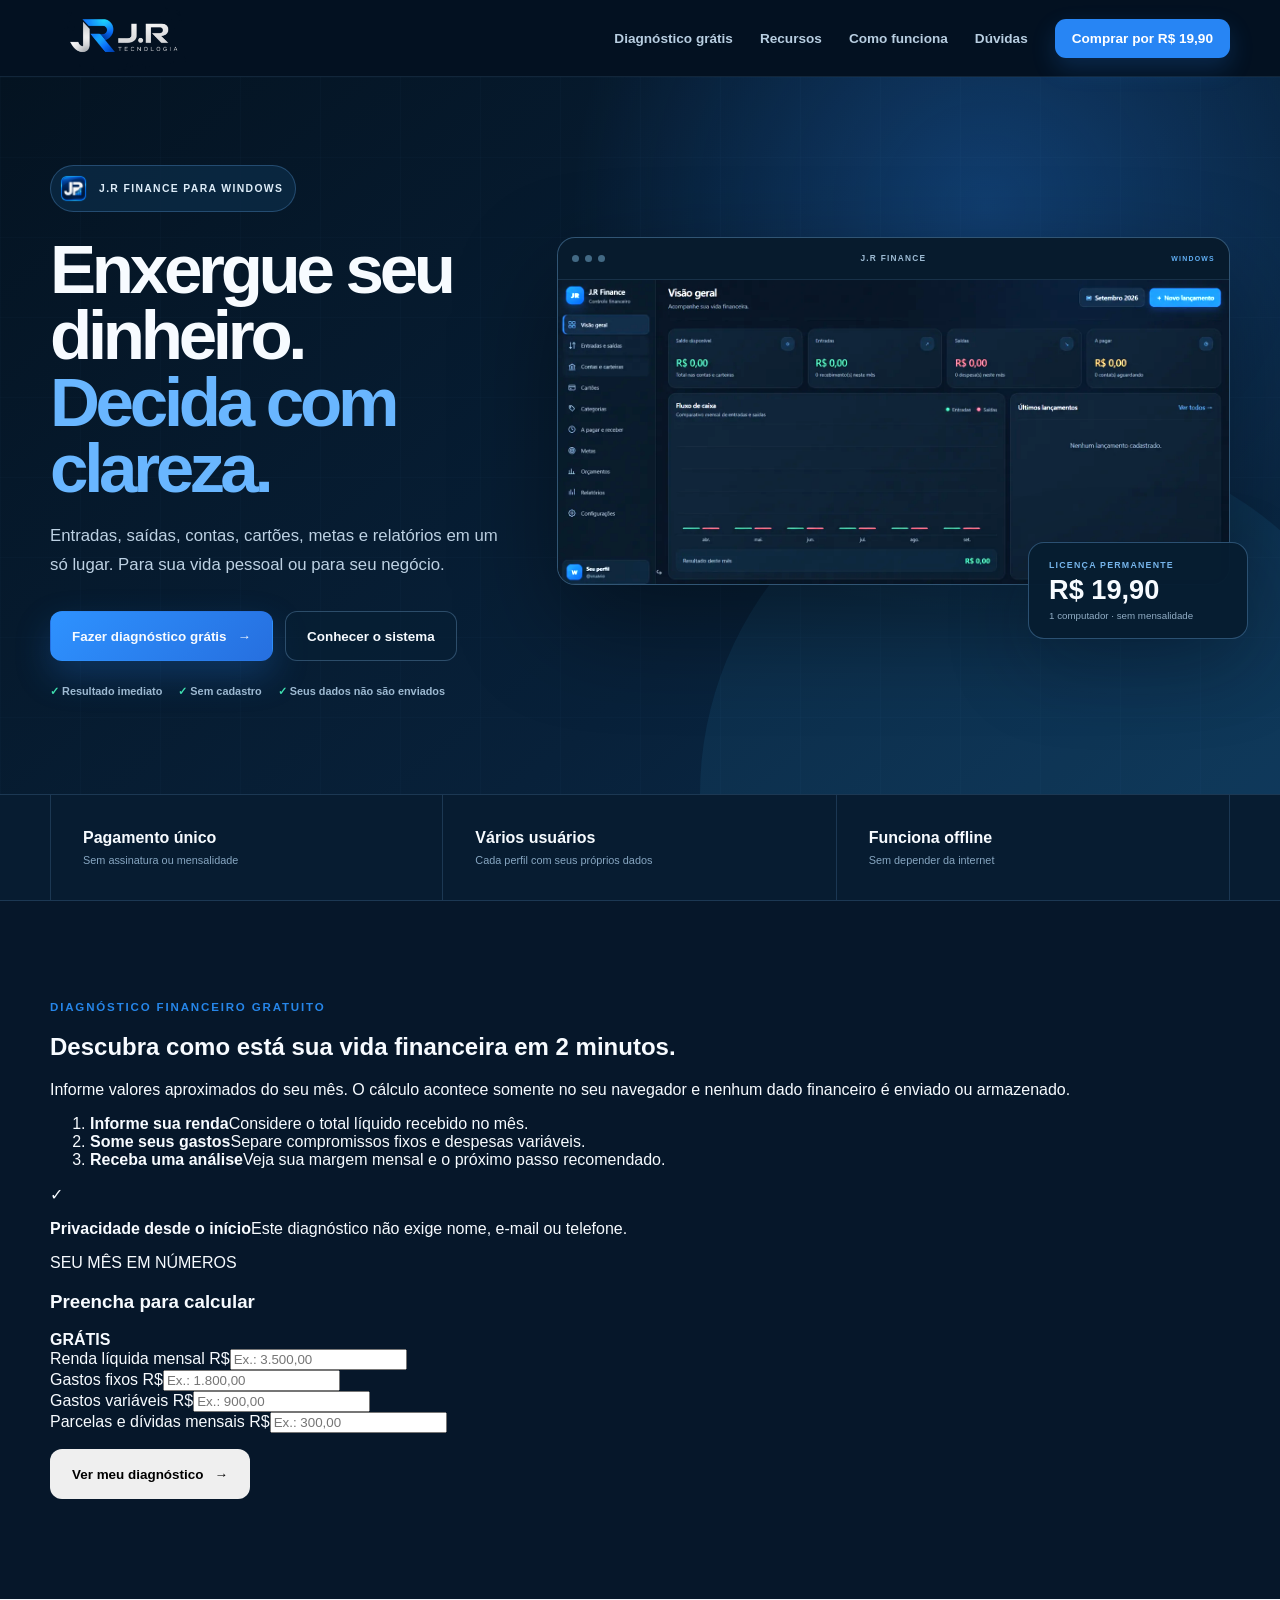
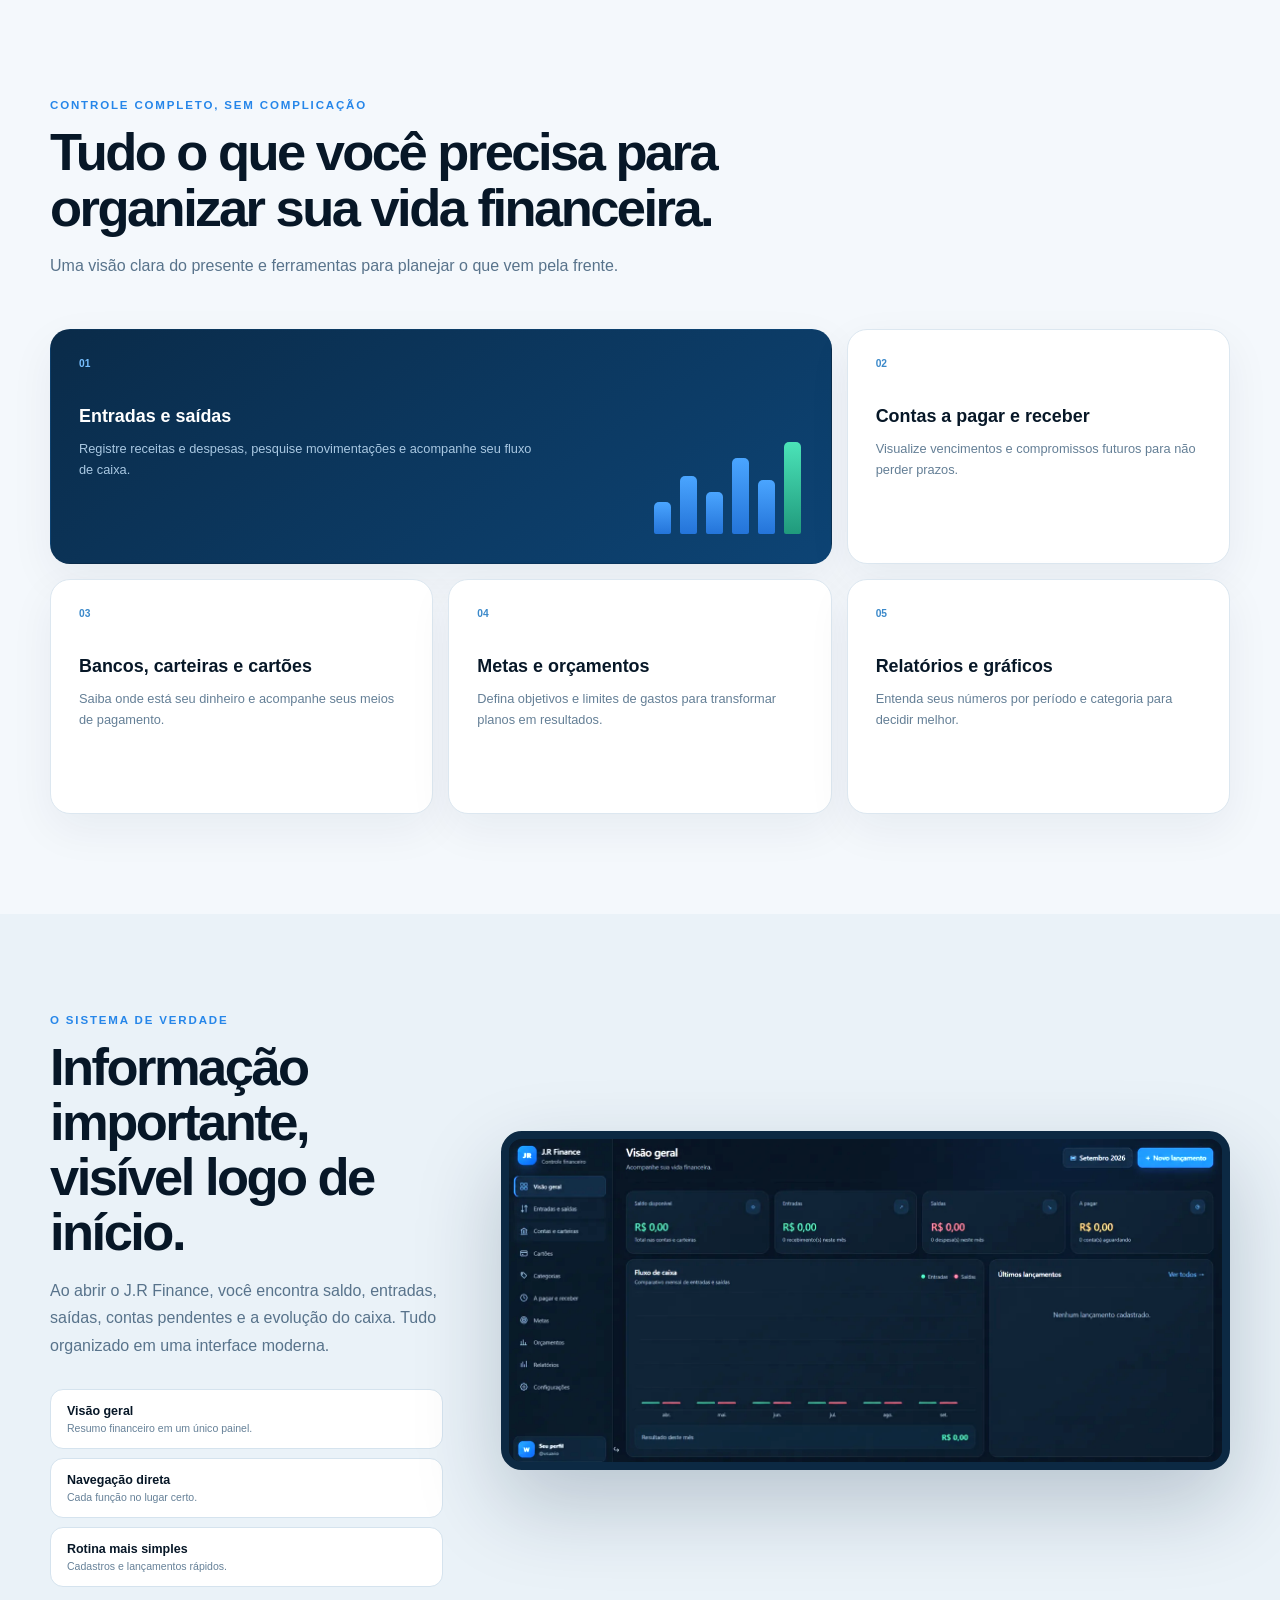
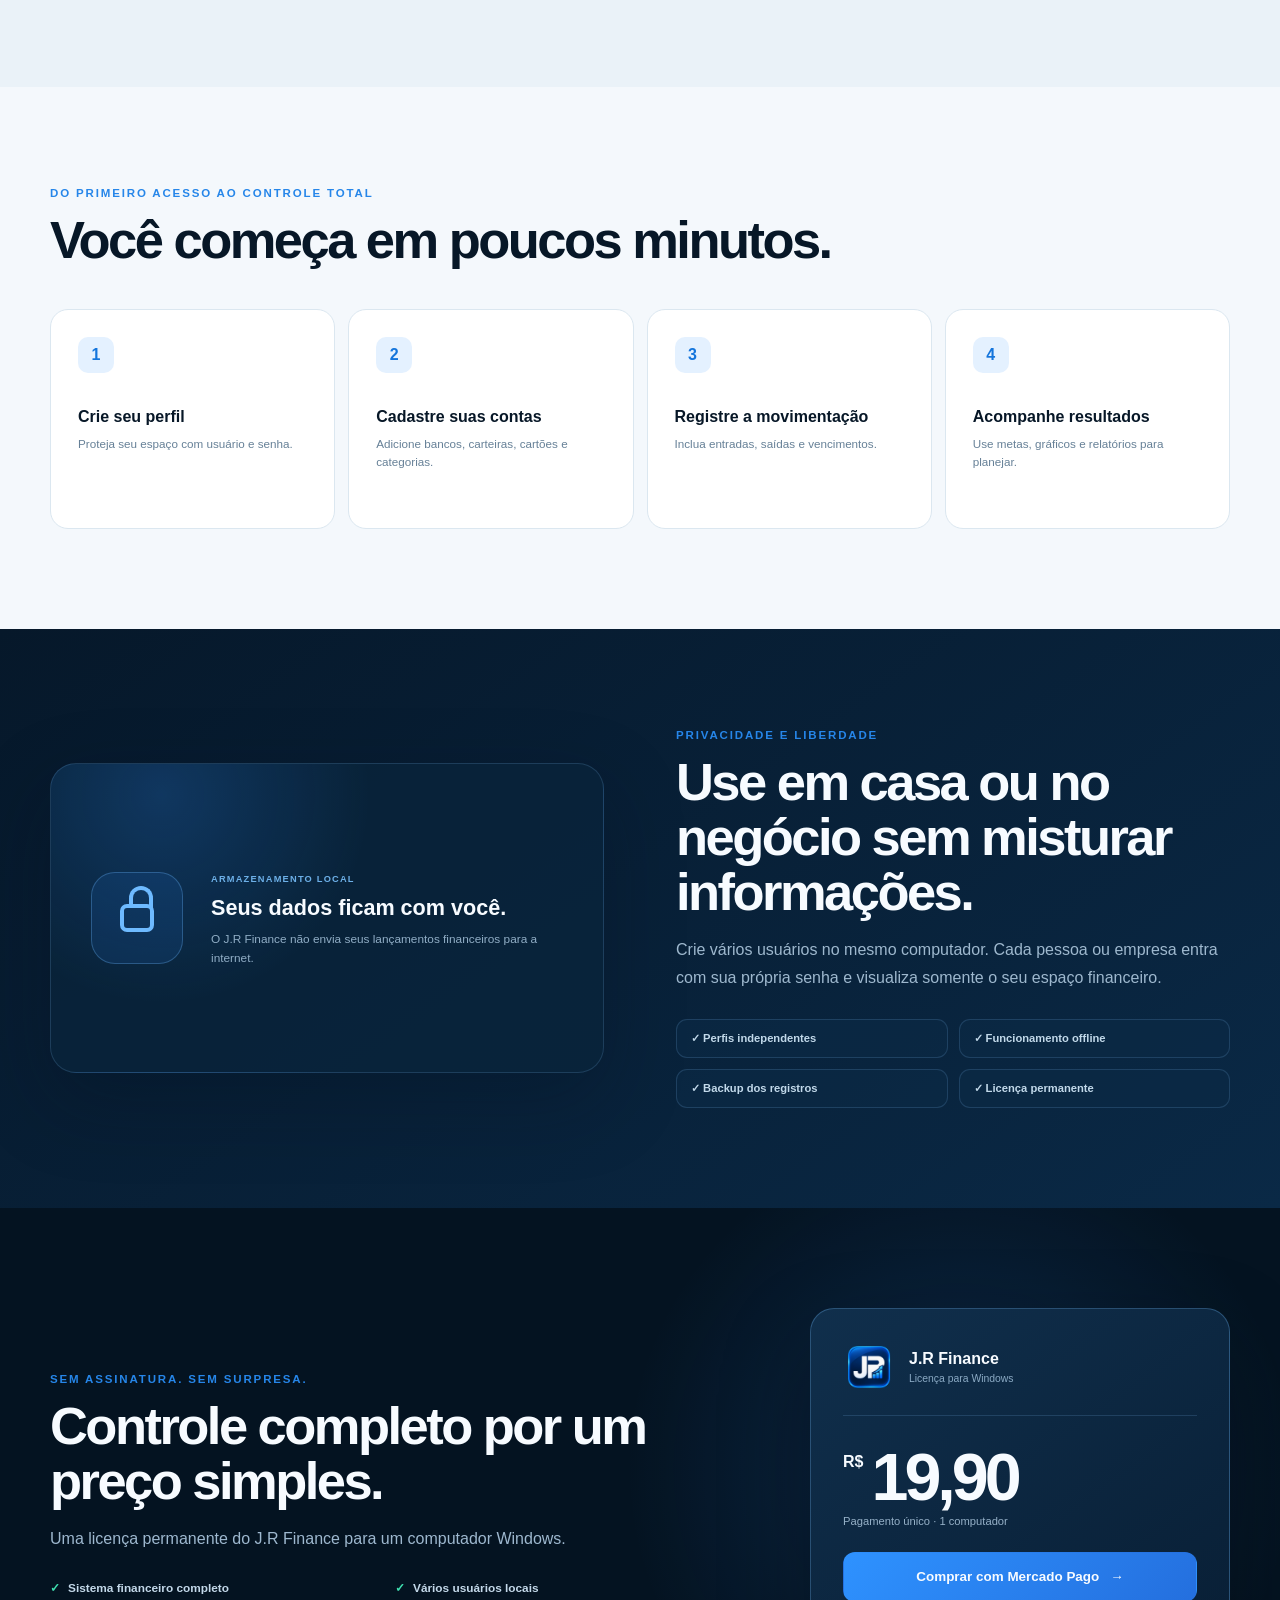
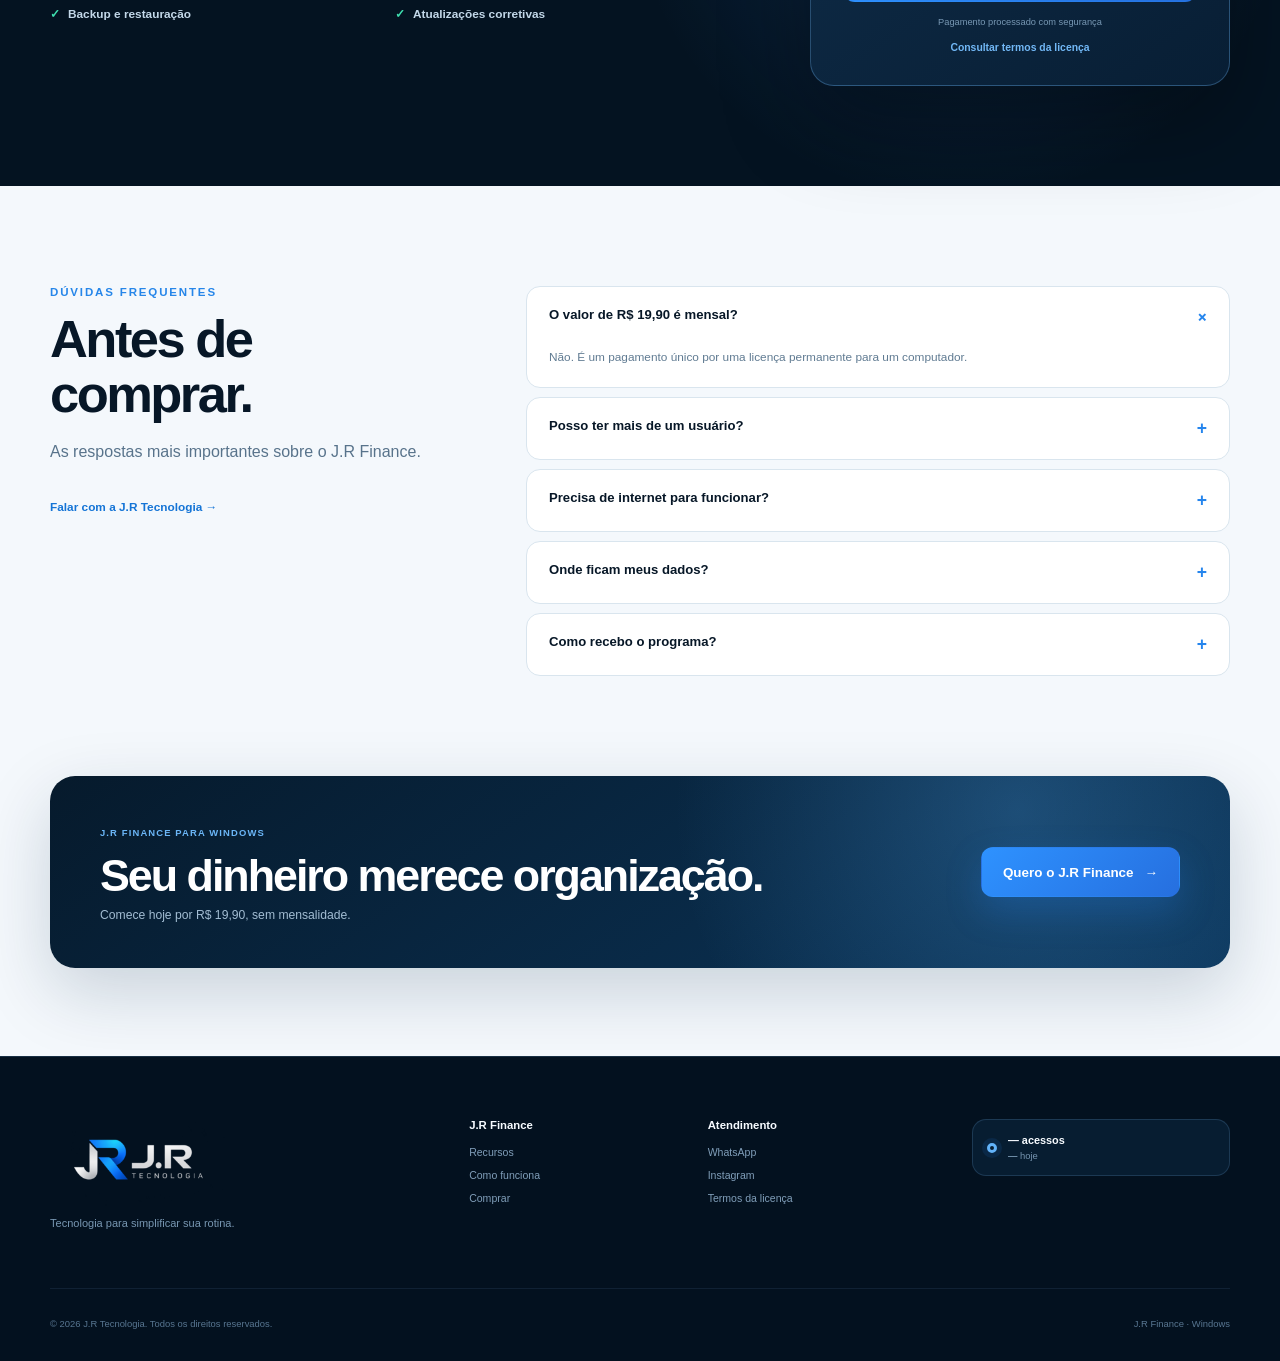
==== commit 91f4424d: "Adiciona diagnóstico financeiro gratuito" ====
--- a/index.html
+++ b/index.html
@@ -9,22 +9,47 @@
   <meta property="og:description" content="Controle financeiro completo para pessoas e empresas. Compra única de R$ 19,90 para Windows.">
   <meta property="og:type" content="website">
   <meta property="og:image" content="jr-finance-dashboard-real.svg">
+  <meta property="og:locale" content="pt_BR">
+  <meta property="og:site_name" content="J.R Tecnologia">
   <title>J.R Finance | Controle financeiro para Windows</title>
   <link rel="icon" href="jr-finance-icon.png">
-  <link rel="stylesheet" href="finance-site.css?v=20260928-pro">
+  <link rel="stylesheet" href="finance-site.css?v=20260930-diagnostico">
+  <script type="application/ld+json">{"@context":"https://schema.org","@type":"SoftwareApplication","name":"J.R Finance","applicationCategory":"FinanceApplication","operatingSystem":"Windows","description":"Sistema de controle financeiro para pessoas e empresas com entradas, saídas, contas, cartões, metas, orçamentos, relatórios e funcionamento offline.","offers":{"@type":"Offer","price":"19.90","priceCurrency":"BRL","availability":"https://schema.org/InStock"},"publisher":{"@type":"Organization","name":"J.R Tecnologia"}}</script>
 </head>
 <body>
 <header class="site-header" id="inicio"><div class="container nav-wrap">
   <a class="brand" href="#inicio" aria-label="J.R Tecnologia"><img src="jr-tecnologia-logo-clean.png?v=2" alt="J.R Tecnologia"></a>
   <button class="menu-toggle" type="button" aria-label="Abrir menu" aria-expanded="false"><span></span><span></span><span></span></button>
-  <nav class="nav-links" aria-label="Navegação principal"><a href="#recursos">Recursos</a><a href="#como-funciona">Como funciona</a><a href="#seguranca">Segurança</a><a href="#duvidas">Dúvidas</a><a class="nav-cta" href="#comprar">Comprar por R$ 19,90</a></nav>
+  <nav class="nav-links" aria-label="Navegação principal"><a href="#diagnostico">Diagnóstico grátis</a><a href="#recursos">Recursos</a><a href="#como-funciona">Como funciona</a><a href="#duvidas">Dúvidas</a><a class="nav-cta" href="#comprar">Comprar por R$ 19,90</a></nav>
 </div></header>
 <main>
   <section class="hero"><div class="hero-glow"></div><div class="container hero-grid">
-    <div class="hero-copy"><div class="product-pill"><img src="jr-finance-icon.png" alt=""><span>J.R FINANCE PARA WINDOWS</span></div><h1>Enxergue seu dinheiro.<br><em>Decida com clareza.</em></h1><p>Entradas, saídas, contas, cartões, metas e relatórios em um só lugar. Para sua vida pessoal ou para seu negócio.</p><div class="hero-actions"><a class="button primary" href="#comprar">Comprar por R$ 19,90 <span>→</span></a><a class="button secondary" href="#produto">Conhecer o sistema</a></div><div class="hero-trust"><span><b>✓</b> Compra única</span><span><b>✓</b> Sem mensalidade</span><span><b>✓</b> Dados no seu computador</span></div></div>
+    <div class="hero-copy"><div class="product-pill"><img src="jr-finance-icon.png" alt=""><span>J.R FINANCE PARA WINDOWS</span></div><h1>Enxergue seu dinheiro.<br><em>Decida com clareza.</em></h1><p>Entradas, saídas, contas, cartões, metas e relatórios em um só lugar. Para sua vida pessoal ou para seu negócio.</p><div class="hero-actions"><a class="button primary" href="#diagnostico">Fazer diagnóstico grátis <span>→</span></a><a class="button secondary" href="#produto">Conhecer o sistema</a></div><div class="hero-trust"><span><b>✓</b> Resultado imediato</span><span><b>✓</b> Sem cadastro</span><span><b>✓</b> Seus dados não são enviados</span></div></div>
     <div class="hero-product" id="produto"><div class="app-window"><div class="window-bar"><span><i></i><i></i><i></i></span><b>J.R FINANCE</b><small>WINDOWS</small></div><img src="jr-finance-dashboard-real.svg?v=20260923" width="1440" height="652" alt="Painel do J.R Finance"></div><div class="product-badge"><span>LICENÇA PERMANENTE</span><strong>R$ 19,90</strong><small>1 computador · sem mensalidade</small></div></div>
   </div></section>
   <section class="proof-strip"><div class="container proof-grid"><article><strong>Pagamento único</strong><span>Sem assinatura ou mensalidade</span></article><article><strong>Vários usuários</strong><span>Cada perfil com seus próprios dados</span></article><article><strong>Funciona offline</strong><span>Sem depender da internet</span></article></div></section>
+
+  <section class="section diagnosis" id="diagnostico"><div class="container diagnosis-grid">
+    <div class="diagnosis-copy"><span class="eyebrow">DIAGNÓSTICO FINANCEIRO GRATUITO</span><h2>Descubra como está sua vida financeira em 2 minutos.</h2><p>Informe valores aproximados do seu mês. O cálculo acontece somente no seu navegador e nenhum dado financeiro é enviado ou armazenado.</p><ol><li><b>Informe sua renda</b><span>Considere o total líquido recebido no mês.</span></li><li><b>Some seus gastos</b><span>Separe compromissos fixos e despesas variáveis.</span></li><li><b>Receba uma análise</b><span>Veja sua margem mensal e o próximo passo recomendado.</span></li></ol>
+      <div class="diagnosis-privacy"><span>✓</span><p><strong>Privacidade desde o início</strong>Este diagnóstico não exige nome, e-mail ou telefone.</p></div>
+    </div>
+    <div class="diagnosis-card">
+      <div class="diagnosis-head"><div><span>SEU MÊS EM NÚMEROS</span><h3>Preencha para calcular</h3></div><b>GRÁTIS</b></div>
+      <form id="diagnosis-form" novalidate>
+        <label for="income">Renda líquida mensal <span>R$</span></label><input id="income" name="income" inputmode="decimal" autocomplete="off" placeholder="Ex.: 3.500,00" required>
+        <div class="field-grid"><div><label for="fixed-expenses">Gastos fixos <span>R$</span></label><input id="fixed-expenses" name="fixedExpenses" inputmode="decimal" autocomplete="off" placeholder="Ex.: 1.800,00" required></div><div><label for="variable-expenses">Gastos variáveis <span>R$</span></label><input id="variable-expenses" name="variableExpenses" inputmode="decimal" autocomplete="off" placeholder="Ex.: 900,00" required></div></div>
+        <label for="debts">Parcelas e dívidas mensais <span>R$</span></label><input id="debts" name="debts" inputmode="decimal" autocomplete="off" placeholder="Ex.: 300,00">
+        <p class="form-error" id="diagnosis-error" role="alert" aria-live="polite"></p>
+        <button class="button diagnosis-submit" type="submit">Ver meu diagnóstico <span>→</span></button>
+      </form>
+      <section class="diagnosis-result" id="diagnosis-result" aria-live="polite" hidden>
+        <div class="result-status"><span id="result-badge">RESULTADO</span><h3 id="result-title"></h3><p id="result-message"></p></div>
+        <div class="result-numbers"><article><span>Sobra mensal</span><strong id="result-balance"></strong></article><article><span>Renda comprometida</span><strong id="result-commitment"></strong></article></div>
+        <div class="result-meter"><span id="result-meter-bar"></span></div>
+        <div class="result-action"><p id="result-tip"></p><a class="button primary" href="#comprar">Organizar com o J.R Finance <span>→</span></a><button id="diagnosis-restart" type="button">Refazer diagnóstico</button></div>
+      </section>
+    </div>
+  </div></section>
 
   <section class="section overview" id="recursos"><div class="container"><div class="section-heading"><span class="eyebrow">CONTROLE COMPLETO, SEM COMPLICAÇÃO</span><h2>Tudo o que você precisa para organizar sua vida financeira.</h2><p>Uma visão clara do presente e ferramentas para planejar o que vem pela frente.</p></div><div class="feature-grid">
     <article class="feature-card feature-main"><span class="feature-number">01</span><h3>Entradas e saídas</h3><p>Registre receitas e despesas, pesquise movimentações e acompanhe seu fluxo de caixa.</p><div class="mini-chart"><i></i><i></i><i></i><i></i><i></i><i></i></div></article>
@@ -46,5 +71,5 @@
   <section class="final-cta"><div class="container final-card"><div><span>J.R FINANCE PARA WINDOWS</span><h2>Seu dinheiro merece organização.</h2><p>Comece hoje por R$ 19,90, sem mensalidade.</p></div><a class="button primary" href="#comprar">Quero o J.R Finance <span>→</span></a></div></section>
 </main>
 <footer><div class="container footer-main"><div class="footer-brand"><img src="jr-tecnologia-logo-clean.png?v=2" alt="J.R Tecnologia"><p>Tecnologia para simplificar sua rotina.</p></div><nav><strong>J.R Finance</strong><a href="#recursos">Recursos</a><a href="#como-funciona">Como funciona</a><a href="#comprar">Comprar</a></nav><nav><strong>Atendimento</strong><a href="https://wa.me/5551994647219" target="_blank" rel="noopener">WhatsApp</a><a href="https://www.instagram.com/jrtecnologia.app/" target="_blank" rel="noopener">Instagram</a><a href="licenca-finance.html">Termos da licença</a></nav><div class="site-visit-counter"><span></span><div><strong><b id="site-visits-total">—</b> acessos</strong><small><b id="site-visits-today">—</b> hoje</small></div></div></div><div class="container footer-bottom"><p>© <span id="current-year"></span> J.R Tecnologia. Todos os direitos reservados.</p><p>J.R Finance · Windows</p></div></footer>
-<script src="app.js?v=20260928-pro"></script>
+<script src="app.js?v=20260930-diagnostico"></script>
 </body></html>
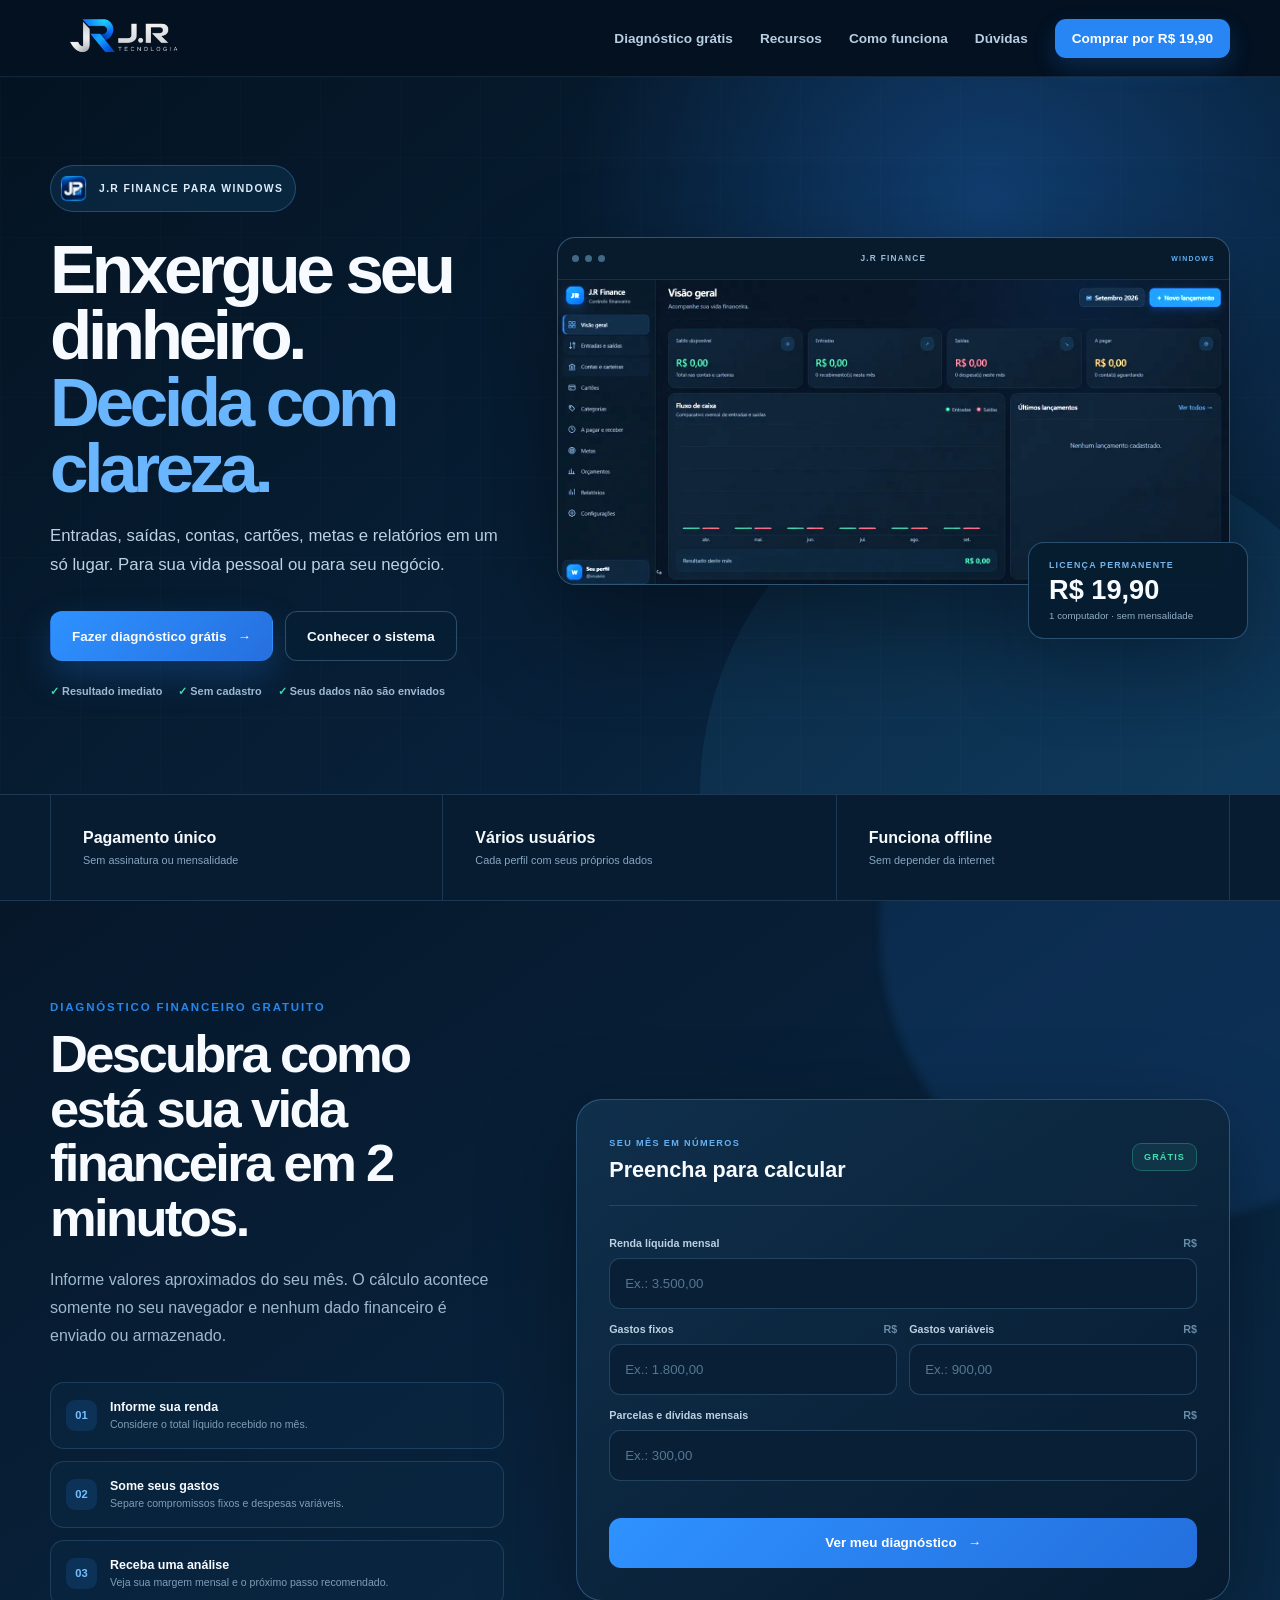
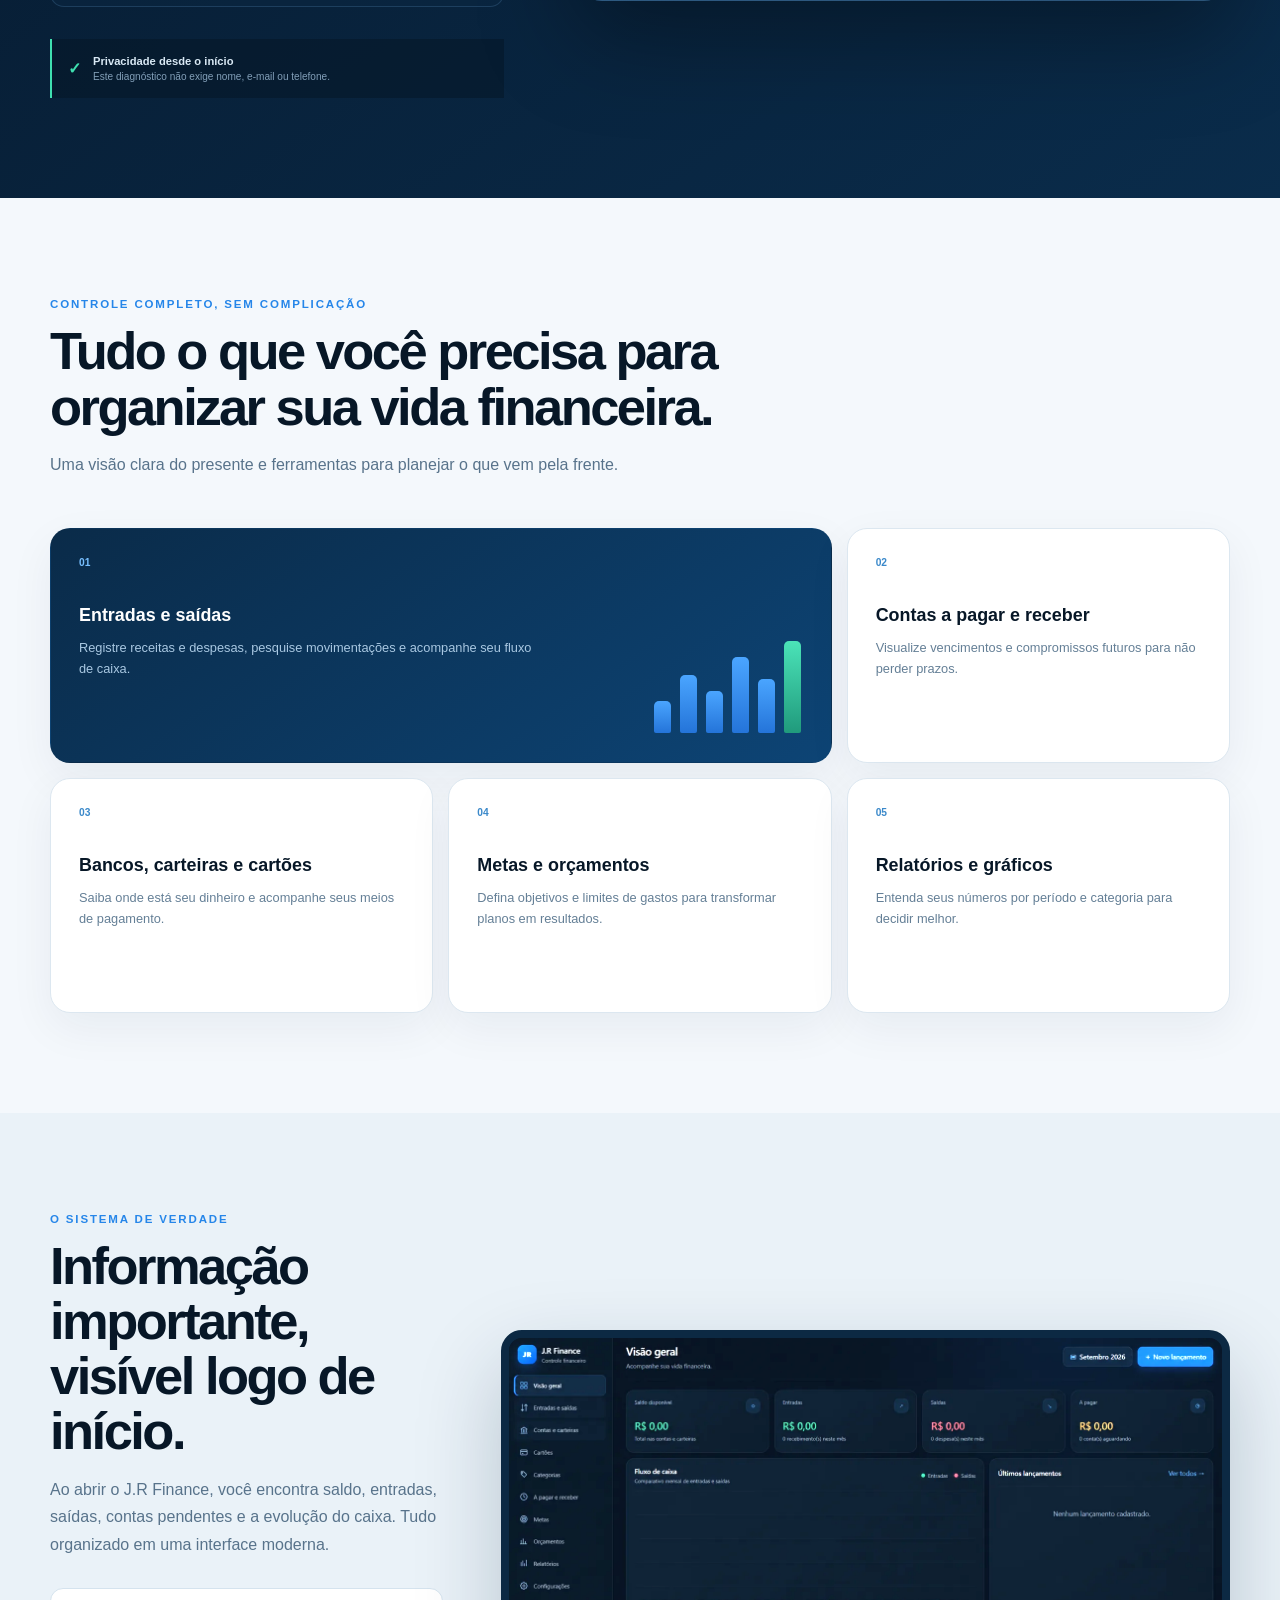
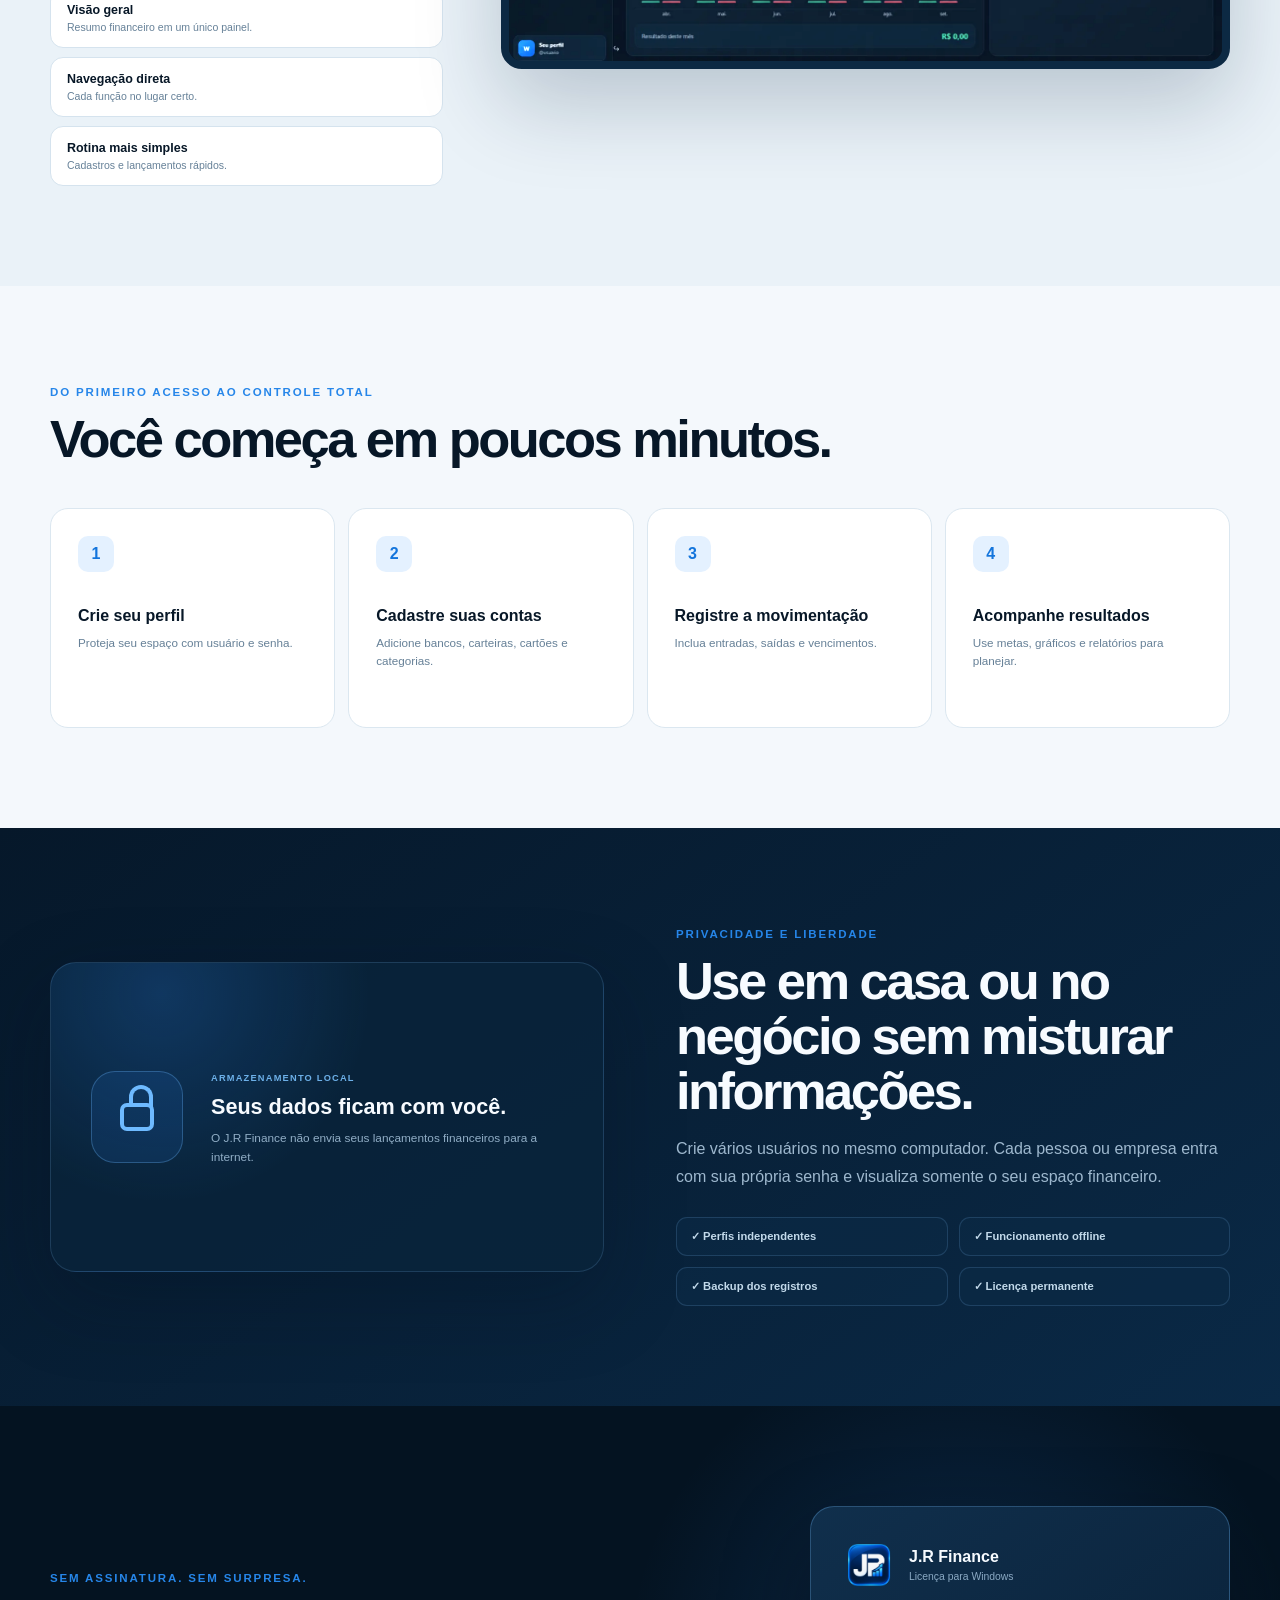
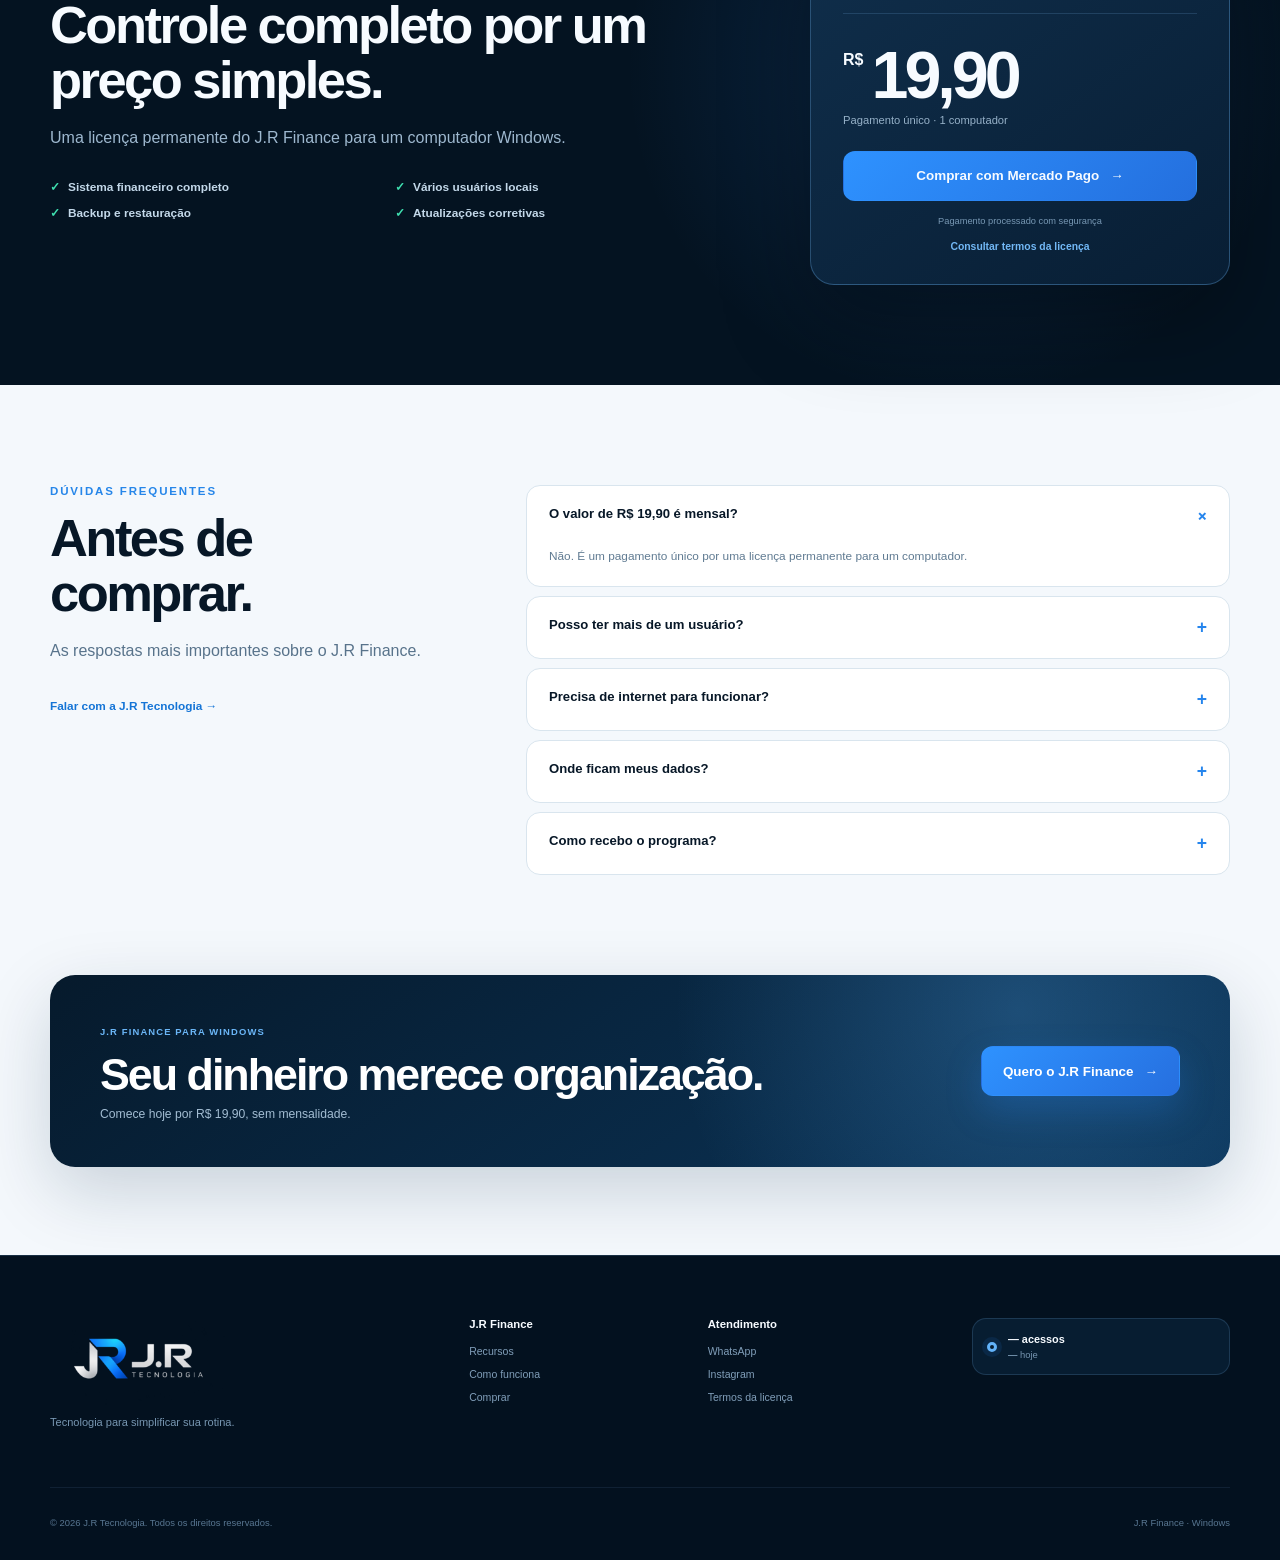
==== commit ec469b20: "Atualiza cache do diagnóstico corrigido" ====
--- a/index.html
+++ b/index.html
@@ -71,5 +71,5 @@
   <section class="final-cta"><div class="container final-card"><div><span>J.R FINANCE PARA WINDOWS</span><h2>Seu dinheiro merece organização.</h2><p>Comece hoje por R$ 19,90, sem mensalidade.</p></div><a class="button primary" href="#comprar">Quero o J.R Finance <span>→</span></a></div></section>
 </main>
 <footer><div class="container footer-main"><div class="footer-brand"><img src="jr-tecnologia-logo-clean.png?v=2" alt="J.R Tecnologia"><p>Tecnologia para simplificar sua rotina.</p></div><nav><strong>J.R Finance</strong><a href="#recursos">Recursos</a><a href="#como-funciona">Como funciona</a><a href="#comprar">Comprar</a></nav><nav><strong>Atendimento</strong><a href="https://wa.me/5551994647219" target="_blank" rel="noopener">WhatsApp</a><a href="https://www.instagram.com/jrtecnologia.app/" target="_blank" rel="noopener">Instagram</a><a href="licenca-finance.html">Termos da licença</a></nav><div class="site-visit-counter"><span></span><div><strong><b id="site-visits-total">—</b> acessos</strong><small><b id="site-visits-today">—</b> hoje</small></div></div></div><div class="container footer-bottom"><p>© <span id="current-year"></span> J.R Tecnologia. Todos os direitos reservados.</p><p>J.R Finance · Windows</p></div></footer>
-<script src="app.js?v=20260930-diagnostico"></script>
+<script src="app.js?v=20260930-diagnostico-fix1"></script>
 </body></html>
--- a/finance-site.css
+++ b/finance-site.css
@@ -2,6 +2,7 @@
 *{box-sizing:border-box}html{scroll-behavior:smooth}body{margin:0;background:var(--navy);color:var(--text);font-family:Inter,"Segoe UI",Arial,sans-serif;-webkit-font-smoothing:antialiased}a{color:inherit;text-decoration:none}img{display:block;max-width:100%}button{font:inherit}.container{width:min(1180px,calc(100% - 40px));margin:auto}.section{padding:100px 0}.eyebrow{display:block;color:#2686e9;font-size:.72rem;font-weight:900;letter-spacing:.16em}.site-header{position:sticky;z-index:50;top:0;border-bottom:1px solid rgba(122,184,239,.12);background:rgba(4,18,33,.94);backdrop-filter:blur(18px)}.nav-wrap{display:flex;min-height:76px;align-items:center;justify-content:space-between}.brand{display:flex;width:146px;height:60px;align-items:center}.brand img{width:146px;height:auto}.nav-links{display:flex;align-items:center;gap:27px;color:#b8cee1;font-size:.85rem;font-weight:700}.nav-links>a:hover{color:#fff}.nav-cta{padding:12px 17px;border-radius:11px;color:#fff!important;background:#2785f4;box-shadow:0 10px 24px rgba(39,133,244,.2)}.menu-toggle{display:none;width:42px;height:42px;padding:10px;border:1px solid var(--line);border-radius:11px;background:var(--panel)}.menu-toggle span{display:block;height:2px;margin:4px;background:#fff}
 .hero{position:relative;overflow:hidden;padding:88px 0 96px;background:radial-gradient(circle at 77% 18%,rgba(38,133,244,.3),transparent 36%),linear-gradient(140deg,#041321,#08213a 64%,#0b2d4d)}.hero:before{position:absolute;inset:0;content:"";opacity:.12;background-image:linear-gradient(rgba(113,183,246,.18) 1px,transparent 1px),linear-gradient(90deg,rgba(113,183,246,.18) 1px,transparent 1px);background-size:80px 80px}.hero-glow{position:absolute;right:-120px;bottom:-350px;width:700px;height:700px;border-radius:50%;background:rgba(64,191,255,.08)}.hero-grid{position:relative;display:grid;grid-template-columns:.8fr 1.2fr;gap:58px;align-items:center}.product-pill{display:inline-flex;padding:7px 12px 7px 7px;border:1px solid rgba(114,187,255,.26);border-radius:999px;background:rgba(11,42,69,.82);align-items:center;gap:10px;color:#ddecf8;font-size:.65rem;font-weight:900;letter-spacing:.13em}.product-pill img{width:31px;height:31px;border-radius:9px}.hero h1{margin:24px 0 21px;font-size:clamp(3.2rem,5.4vw,5.15rem);line-height:.96;letter-spacing:-.062em}.hero h1 em{color:#69b6ff;font-style:normal}.hero-copy>p{max-width:550px;margin:0;color:#bdd1e3;font-size:1.05rem;line-height:1.72}.hero-actions{display:flex;flex-wrap:wrap;gap:12px;margin-top:31px}.button{display:inline-flex;min-height:50px;padding:0 21px;border:1px solid transparent;border-radius:12px;align-items:center;justify-content:center;gap:11px;font-size:.84rem;font-weight:850;transition:.2s}.button:hover{transform:translateY(-2px)}.primary{background:linear-gradient(135deg,#2e92ff,#266fdf);box-shadow:0 15px 35px rgba(36,126,235,.25)}.secondary{border-color:rgba(144,199,247,.28);background:rgba(7,31,52,.62)}.hero-trust{display:flex;flex-wrap:wrap;margin-top:24px;gap:16px;color:#9db9d1;font-size:.68rem;font-weight:700}.hero-trust b{color:var(--green)}.hero-product{position:relative;padding:12px 0 54px}.app-window{overflow:hidden;border:1px solid rgba(130,195,251,.34);border-radius:18px;background:#071b2d;box-shadow:0 40px 100px rgba(0,0,0,.4)}.window-bar{display:grid;height:42px;padding:0 14px;grid-template-columns:1fr auto 1fr;align-items:center;border-bottom:1px solid rgba(126,180,232,.14);color:#7fa5c7;font-size:.52rem;letter-spacing:.15em}.window-bar>span{display:flex;gap:6px}.window-bar i{display:block;width:7px;height:7px;border-radius:50%;background:#426984}.window-bar b{text-align:center;color:#9dbbd4}.window-bar small{text-align:right;color:#61aff4;font-weight:900}.app-window>img{width:100%;height:auto;filter:brightness(1.24) saturate(1.08)}.product-badge{position:absolute;right:-18px;bottom:0;display:flex;min-width:220px;padding:17px 20px;border:1px solid rgba(121,189,250,.32);border-radius:16px;background:rgba(7,29,49,.97);box-shadow:var(--shadow);flex-direction:column}.product-badge span{color:#76b5eb;font-size:.55rem;font-weight:900;letter-spacing:.14em}.product-badge strong{margin:4px 0;font-size:1.7rem}.product-badge small{color:#91adc5;font-size:.61rem}
 .proof-strip{border-block:1px solid var(--line);background:#071c31}.proof-grid{display:grid;grid-template-columns:repeat(3,1fr)}.proof-grid article{display:flex;min-height:105px;padding:24px 32px;border-right:1px solid var(--line);flex-direction:column;justify-content:center}.proof-grid article:first-child{border-left:1px solid var(--line)}.proof-grid strong{font-size:1rem}.proof-grid span{margin-top:7px;color:#87a6c1;font-size:.68rem}
+.diagnosis{position:relative;overflow:hidden;background:linear-gradient(145deg,#06172a,#0a2c4b)}.diagnosis:before{position:absolute;top:-260px;right:-180px;width:580px;height:580px;border-radius:50%;background:rgba(45,140,255,.12);content:"";filter:blur(4px)}.diagnosis-grid{position:relative;display:grid;grid-template-columns:.82fr 1.18fr;gap:72px;align-items:center}.diagnosis-copy h2{margin:14px 0 20px;font-size:clamp(2.45rem,4.1vw,4rem);line-height:1.04;letter-spacing:-.05em}.diagnosis-copy>p{max-width:540px;color:#9fb9cf;line-height:1.75}.diagnosis-copy ol{display:grid;margin:32px 0;padding:0;counter-reset:diagnosis;list-style:none;gap:12px}.diagnosis-copy li{position:relative;display:flex;min-height:67px;padding:14px 16px 14px 59px;border:1px solid var(--line);border-radius:14px;background:rgba(10,39,65,.6);flex-direction:column;justify-content:center}.diagnosis-copy li:before{position:absolute;left:15px;display:grid;width:31px;height:31px;border-radius:9px;color:#75bfff;background:rgba(45,140,255,.14);font-size:.7rem;font-weight:900;counter-increment:diagnosis;content:"0" counter(diagnosis);place-items:center}.diagnosis-copy li b{font-size:.78rem}.diagnosis-copy li span{margin-top:4px;color:#7f9db7;font-size:.66rem}.diagnosis-privacy{display:flex;padding:14px 16px;border-left:2px solid var(--green);background:rgba(5,22,38,.52);align-items:center;gap:12px}.diagnosis-privacy>span{color:var(--green);font-weight:900}.diagnosis-privacy p{display:flex;margin:0;color:#829fb8;font-size:.63rem;line-height:1.5;flex-direction:column}.diagnosis-privacy strong{color:#d9e9f5;font-size:.7rem}.diagnosis-card{padding:32px;border:1px solid rgba(116,190,255,.3);border-radius:26px;background:linear-gradient(145deg,rgba(16,48,76,.98),rgba(7,28,48,.98));box-shadow:0 35px 95px rgba(0,0,0,.34)}.diagnosis-head{display:flex;margin-bottom:26px;padding-bottom:22px;border-bottom:1px solid var(--line);align-items:center;justify-content:space-between}.diagnosis-head span{color:#65b0f2;font-size:.57rem;font-weight:900;letter-spacing:.15em}.diagnosis-head h3{margin:7px 0 0;font-size:1.35rem}.diagnosis-head>b{padding:8px 11px;border:1px solid rgba(63,224,176,.28);border-radius:9px;color:var(--green);background:rgba(63,224,176,.08);font-size:.57rem;letter-spacing:.12em}.diagnosis-card form{display:grid;gap:9px}.diagnosis-card label{display:flex;margin-top:5px;color:#bcd1e2;font-size:.67rem;font-weight:800;justify-content:space-between}.diagnosis-card label span{color:#698ca9}.diagnosis-card input{width:100%;height:51px;padding:0 15px;border:1px solid rgba(118,181,235,.24);border-radius:11px;outline:0;color:#fff;background:#081f35;font:inherit;font-size:.83rem;transition:.2s}.diagnosis-card input::placeholder{color:#557792}.diagnosis-card input:focus{border-color:#409cff;box-shadow:0 0 0 3px rgba(45,140,255,.12)}.diagnosis-card input.invalid{border-color:#ff6780}.field-grid{display:grid;grid-template-columns:1fr 1fr;gap:12px}.field-grid>div{display:grid;gap:9px}.form-error{min-height:17px;margin:2px 0 0;color:#ff91a4;font-size:.65rem}.diagnosis-submit{width:100%;border:0;color:#fff;background:linear-gradient(135deg,#2e92ff,#246fde);cursor:pointer}.diagnosis-result{display:grid;gap:18px}.diagnosis-result[hidden]{display:none}.result-status>span{display:inline-block;padding:6px 9px;border-radius:8px;color:#72bbff;background:rgba(45,140,255,.12);font-size:.54rem;font-weight:900;letter-spacing:.13em}.result-status h3{margin:13px 0 8px;font-size:1.7rem}.result-status p{margin:0;color:#9bb5ca;font-size:.74rem;line-height:1.6}.result-numbers{display:grid;grid-template-columns:1fr 1fr;gap:10px}.result-numbers article{display:flex;padding:16px;border:1px solid var(--line);border-radius:13px;background:rgba(5,23,39,.5);flex-direction:column}.result-numbers span{color:#7696b1;font-size:.6rem}.result-numbers strong{margin-top:7px;font-size:1.12rem}.result-meter{overflow:hidden;height:9px;border-radius:99px;background:#061728}.result-meter span{display:block;width:0;height:100%;border-radius:inherit;background:var(--green);transition:width .55s ease}.result-action{display:grid;gap:12px}.result-action>p{margin:0;padding:13px 15px;border-left:2px solid #55aaff;color:#b6cddd;background:rgba(45,140,255,.08);font-size:.69rem;line-height:1.6}.result-action .button{width:100%}.result-action>button{border:0;color:#76b8ef;background:transparent;cursor:pointer;font-size:.65rem;font-weight:800}
 .overview,.journey,.faq{color:var(--ink);background:var(--light)}.section-heading{max-width:830px;margin-bottom:50px}.section-heading.compact{margin-bottom:42px}.section-heading h2,.showcase h2,.security h2,.pricing h2,.faq h2{margin:13px 0 17px;font-size:clamp(2.35rem,4.1vw,4rem);line-height:1.05;letter-spacing:-.048em}.section-heading p,.showcase-copy>p,.security-copy>p,.pricing-copy>p,.faq-intro>p{color:#58738b;line-height:1.72}.feature-grid{display:grid;grid-template-columns:repeat(3,1fr);gap:15px}.feature-card{position:relative;min-height:235px;padding:28px;border:1px solid #dce7f0;border-radius:20px;background:#fff;box-shadow:0 15px 45px rgba(7,36,61,.06)}.feature-card.feature-main{grid-column:span 2;color:#fff;background:linear-gradient(145deg,#0a2b49,#0d4475);border-color:transparent}.feature-number{display:block;margin-bottom:37px;color:#3b89ca;font-size:.64rem;font-weight:900}.feature-main .feature-number{color:#77bfff}.feature-card h3{margin:0 0 11px;font-size:1.12rem}.feature-card p{max-width:470px;margin:0;color:#647f96;font-size:.8rem;line-height:1.65}.feature-main p{color:#a9c8e2}.mini-chart{position:absolute;right:30px;bottom:29px;display:flex;height:92px;align-items:flex-end;gap:9px}.mini-chart i{display:block;width:17px;border-radius:5px 5px 2px 2px;background:linear-gradient(#4aa5ff,#2474d9)}.mini-chart i:nth-child(1){height:35%}.mini-chart i:nth-child(2){height:63%}.mini-chart i:nth-child(3){height:46%}.mini-chart i:nth-child(4){height:83%}.mini-chart i:nth-child(5){height:59%}.mini-chart i:nth-child(6){height:100%;background:linear-gradient(#4be3b8,#209a7c)}
 .showcase{color:var(--ink);background:#eaf2f8}.showcase-grid{display:grid;grid-template-columns:.7fr 1.3fr;gap:58px;align-items:center}.showcase-copy ul{display:grid;margin:30px 0 0;padding:0;list-style:none;gap:9px}.showcase-copy li{display:flex;padding:14px 16px;border:1px solid #d5e3ee;border-radius:13px;background:#fff;flex-direction:column}.showcase-copy li b{font-size:.78rem}.showcase-copy li span{margin-top:4px;color:#668198;font-size:.66rem}.showcase-screen{overflow:hidden;border:8px solid #0c2943;border-radius:21px;background:#061a2b;box-shadow:0 35px 85px rgba(7,38,65,.22)}.showcase-screen img{width:100%;height:auto;filter:brightness(1.2) saturate(1.05)}
 .steps-grid{display:grid;grid-template-columns:repeat(4,1fr);gap:13px}.steps-grid article{position:relative;min-height:220px;padding:27px;border:1px solid #dbe7f0;border-radius:18px;background:#fff}.steps-grid article>b{display:grid;width:36px;height:36px;margin-bottom:35px;border-radius:10px;color:#1475dc;background:#e4f1ff;place-items:center}.steps-grid h3{margin:0 0 9px;font-size:1rem}.steps-grid p{margin:0;color:#668097;font-size:.73rem;line-height:1.55}
@@ -9,6 +10,6 @@
 .pricing{background:radial-gradient(circle at 75% 45%,rgba(45,140,255,.18),transparent 33%),#041321}.pricing-grid{display:grid;grid-template-columns:1fr 420px;gap:82px;align-items:center}.pricing-copy>p{color:#9eb8cf}.pricing-copy ul{display:grid;grid-template-columns:1fr 1fr;margin:28px 0 0;padding:0;list-style:none;gap:12px}.pricing-copy li{color:#c3d8e9;font-size:.74rem;font-weight:700}.pricing-copy li:before{margin-right:8px;color:var(--green);content:"✓"}.price-card{padding:32px;border:1px solid rgba(114,185,249,.3);border-radius:24px;background:linear-gradient(145deg,#102f4c,#081e34);box-shadow:0 35px 90px rgba(0,0,0,.32)}.price-product{display:flex;padding-bottom:22px;border-bottom:1px solid var(--line);align-items:center;gap:14px}.price-product img{width:52px;height:52px;border-radius:14px}.price-product div{display:flex;flex-direction:column}.price-product span{margin-top:5px;color:#8baac4;font-size:.65rem}.price{display:flex;margin:28px 0 5px;align-items:flex-start}.price small{margin:9px 8px 0 0;font-size:1rem;font-weight:900}.price strong{font-size:4.15rem;line-height:1;letter-spacing:-.06em}.price-card>p{margin:0 0 25px;color:#96b1c8;font-size:.7rem}.checkout-button{width:100%;background:linear-gradient(135deg,#2e92ff,#246fde)}.payment-note,.license-link{display:block;text-align:center}.payment-note{margin:15px 0;color:#7898b4;font-size:.58rem}.license-link{color:#72b8f6;font-size:.65rem;font-weight:800}
 .faq-grid{display:grid;grid-template-columns:.72fr 1.28fr;gap:80px}.faq-intro>a{display:inline-block;margin-top:18px;color:#1474d6;font-size:.74rem;font-weight:850}.faq-list{display:grid;gap:9px}.faq-list details{overflow:hidden;border:1px solid #d9e5ee;border-radius:14px;background:#fff}.faq-list summary{display:flex;padding:20px 22px;cursor:pointer;list-style:none;justify-content:space-between;font-size:.82rem;font-weight:800}.faq-list summary::-webkit-details-marker{display:none}.faq-list summary span{color:#2585ed;font-size:1.1rem}.faq-list details[open] summary span{transform:rotate(45deg)}.faq-list p{margin:0;padding:0 22px 20px;color:#607b92;font-size:.74rem;line-height:1.62}.final-cta{padding:0 0 88px;color:var(--ink);background:var(--light)}.final-card{display:flex;padding:46px 50px;border-radius:25px;color:#fff;background:radial-gradient(circle at 82% 18%,rgba(91,181,255,.24),transparent 35%),linear-gradient(145deg,#061a2c,#0b355a);align-items:center;justify-content:space-between;box-shadow:0 24px 70px rgba(7,38,65,.18)}.final-card>div>span{color:#6bb6f7;font-size:.59rem;font-weight:900;letter-spacing:.12em}.final-card h2{margin:10px 0 7px;font-size:clamp(2rem,3.5vw,3.1rem);letter-spacing:-.045em}.final-card p{margin:0;color:#a3bdd3;font-size:.76rem}.final-card .button{flex:0 0 auto;margin-left:30px}
 footer{padding:62px 0 22px;border-top:1px solid var(--line);background:#03111f}.footer-main{display:grid;grid-template-columns:1.45fr .75fr .85fr 1fr;gap:45px}.footer-brand img{width:175px}.footer-brand p{color:#7897b2;font-size:.69rem}.footer-main nav{display:flex;flex-direction:column;gap:11px}.footer-main nav strong{margin-bottom:4px;font-size:.71rem}.footer-main nav a{color:#809eb9;font-size:.66rem}.site-visit-counter{display:flex;height:max-content;padding:14px;border:1px solid var(--line);border-radius:14px;background:#071d31;align-items:center;gap:11px}.site-visit-counter>span{display:block;width:10px;height:10px;border:3px solid #62b3fa;border-radius:50%;box-shadow:0 0 0 5px rgba(45,140,255,.1)}.site-visit-counter div{display:flex;flex-direction:column}.site-visit-counter strong{font-size:.68rem}.site-visit-counter small{margin-top:4px;color:#7695b0;font-size:.59rem}.footer-bottom{display:flex;margin-top:48px;padding-top:20px;border-top:1px solid rgba(124,179,229,.1);justify-content:space-between;color:#587691;font-size:.59rem}
-@media(max-width:1050px){.hero-grid,.showcase-grid,.security-grid{grid-template-columns:1fr}.hero-product{max-width:820px}.feature-grid{grid-template-columns:1fr 1fr}.pricing-grid{grid-template-columns:1fr 390px;gap:42px}.footer-main{grid-template-columns:1.3fr 1fr 1fr}.site-visit-counter{grid-column:1/-1;width:max-content}}
+@media(max-width:1050px){.hero-grid,.showcase-grid,.security-grid,.diagnosis-grid{grid-template-columns:1fr}.hero-product{max-width:820px}.feature-grid{grid-template-columns:1fr 1fr}.pricing-grid{grid-template-columns:1fr 390px;gap:42px}.footer-main{grid-template-columns:1.3fr 1fr 1fr}.site-visit-counter{grid-column:1/-1;width:max-content}}
 @media(max-width:820px){.nav-links{position:absolute;top:76px;right:20px;left:20px;display:none;padding:18px;border:1px solid var(--line);border-radius:16px;background:#071d31;flex-direction:column;align-items:stretch}.nav-links.open{display:flex}.menu-toggle{display:block}.proof-grid{grid-template-columns:1fr}.proof-grid article{border:0;border-bottom:1px solid var(--line)}.feature-grid{grid-template-columns:1fr}.feature-card.feature-main{grid-column:auto}.steps-grid{grid-template-columns:1fr 1fr}.pricing-grid,.faq-grid{grid-template-columns:1fr}.footer-main{grid-template-columns:1fr 1fr}.footer-brand{grid-column:1/-1}.final-card{align-items:flex-start;flex-direction:column}.final-card .button{margin:26px 0 0}}
-@media(max-width:620px){.container{width:min(100% - 28px,1180px)}.section{padding:76px 0}.hero{padding:67px 0 74px}.hero h1{font-size:3.25rem}.hero-actions .button{width:100%}.hero-trust{flex-direction:column}.product-badge{right:0;min-width:188px}.proof-grid article{min-height:88px;padding:18px}.mini-chart{display:none}.feature-card{min-height:215px}.steps-grid{grid-template-columns:1fr}.security-visual{padding:28px;align-items:flex-start;flex-direction:column}.security-list,.pricing-copy ul{grid-template-columns:1fr}.price-card{padding:25px}.final-card{padding:35px 25px}.footer-main{grid-template-columns:1fr}.footer-brand,.site-visit-counter{grid-column:auto}.site-visit-counter{width:100%}.footer-bottom{flex-direction:column}.section-heading h2,.showcase h2,.security h2,.pricing h2,.faq h2{font-size:2.3rem}}
+@media(max-width:620px){.container{width:min(100% - 28px,1180px)}.section{padding:76px 0}.hero{padding:67px 0 74px}.hero h1{font-size:3.25rem}.hero-actions .button{width:100%}.hero-trust{flex-direction:column}.product-badge{right:0;min-width:188px}.proof-grid article{min-height:88px;padding:18px}.diagnosis-card{padding:23px}.diagnosis-copy h2{font-size:2.35rem}.field-grid,.result-numbers{grid-template-columns:1fr}.mini-chart{display:none}.feature-card{min-height:215px}.steps-grid{grid-template-columns:1fr}.security-visual{padding:28px;align-items:flex-start;flex-direction:column}.security-list,.pricing-copy ul{grid-template-columns:1fr}.price-card{padding:25px}.final-card{padding:35px 25px}.footer-main{grid-template-columns:1fr}.footer-brand,.site-visit-counter{grid-column:auto}.site-visit-counter{width:100%}.footer-bottom{flex-direction:column}.section-heading h2,.showcase h2,.security h2,.pricing h2,.faq h2{font-size:2.3rem}}
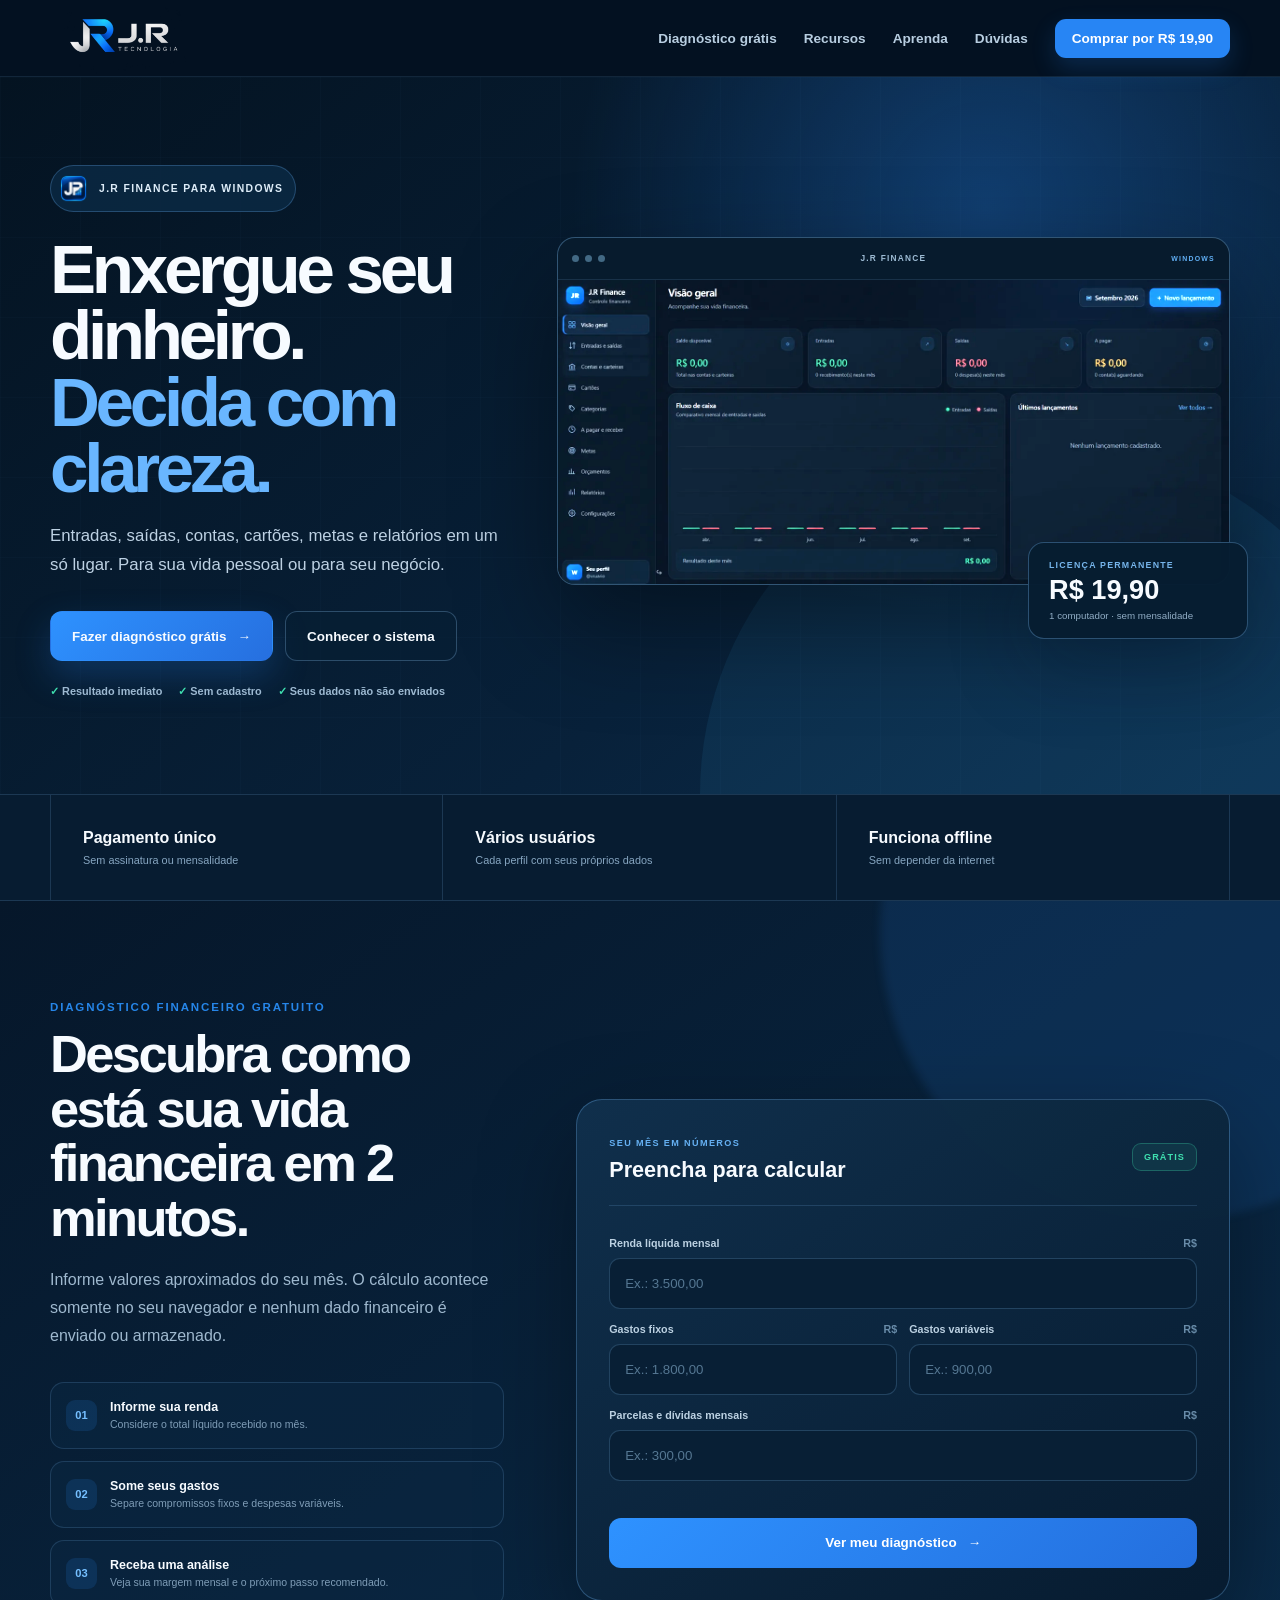
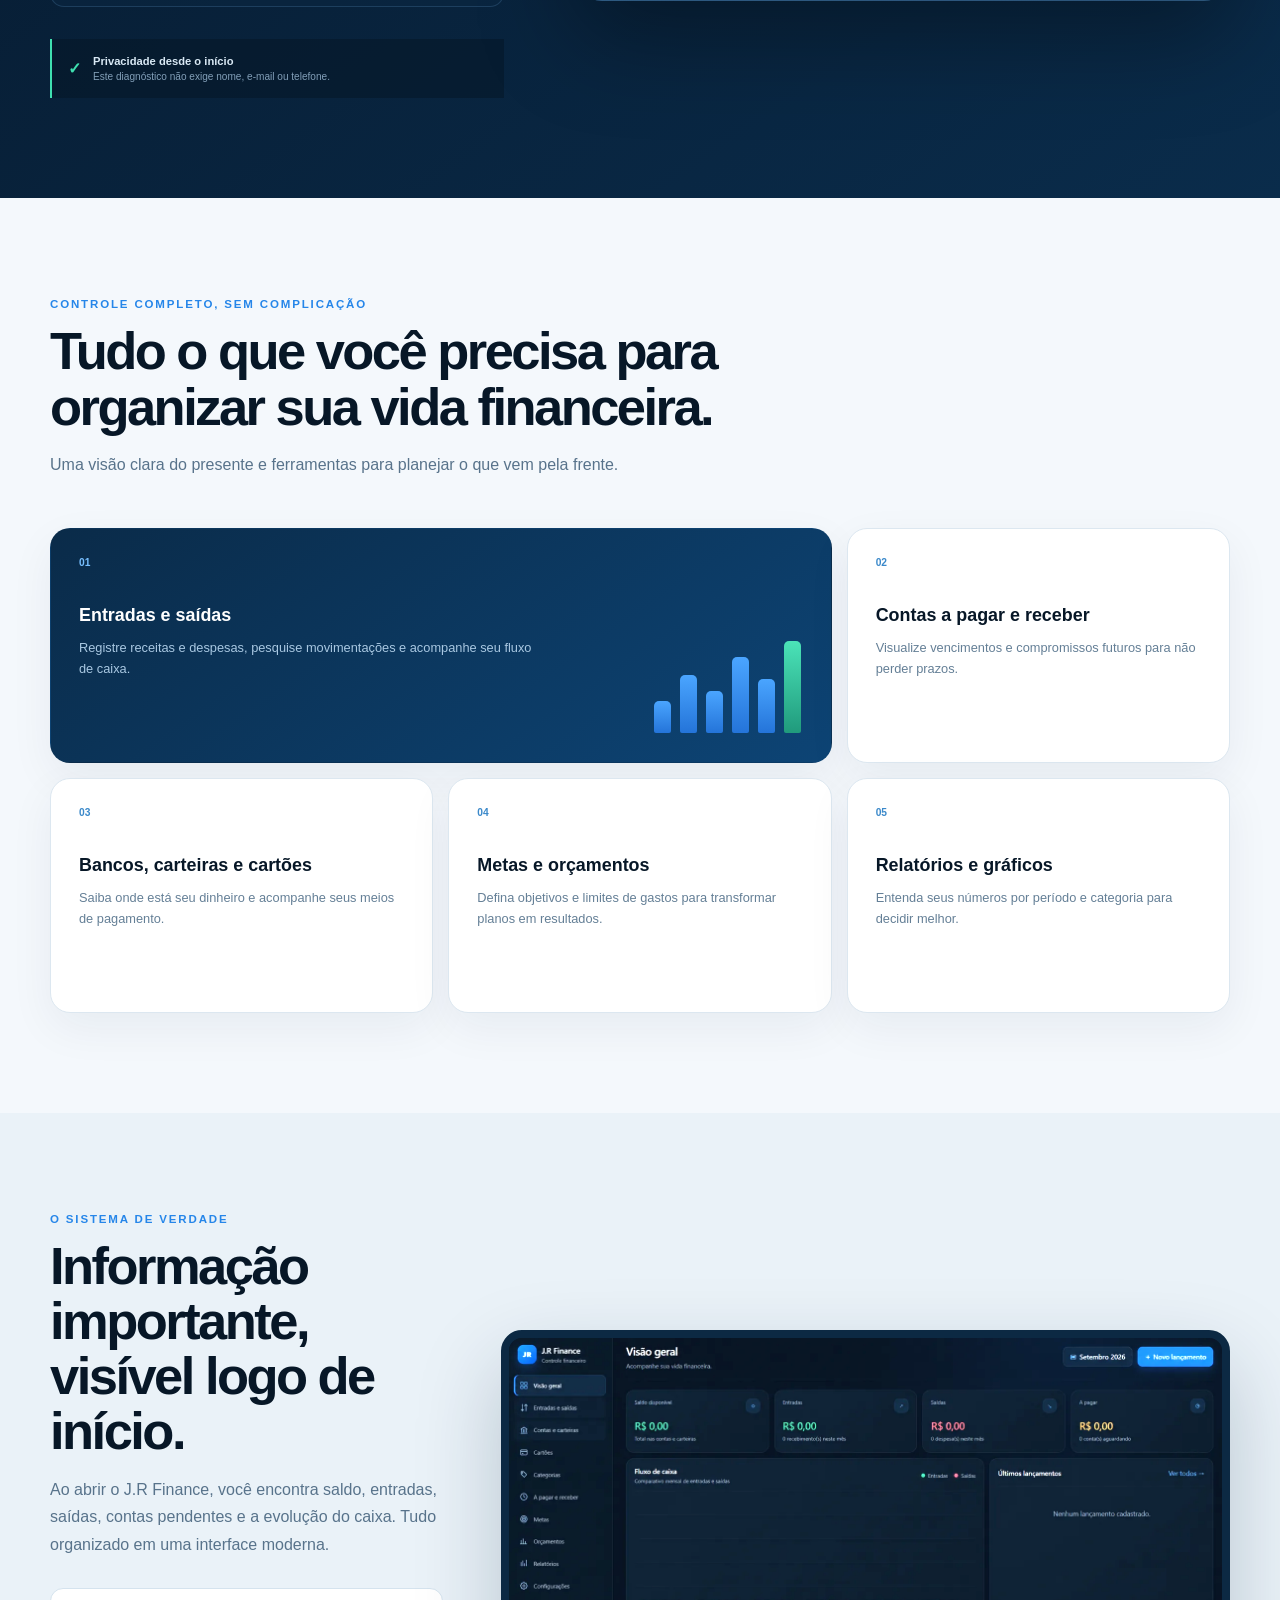
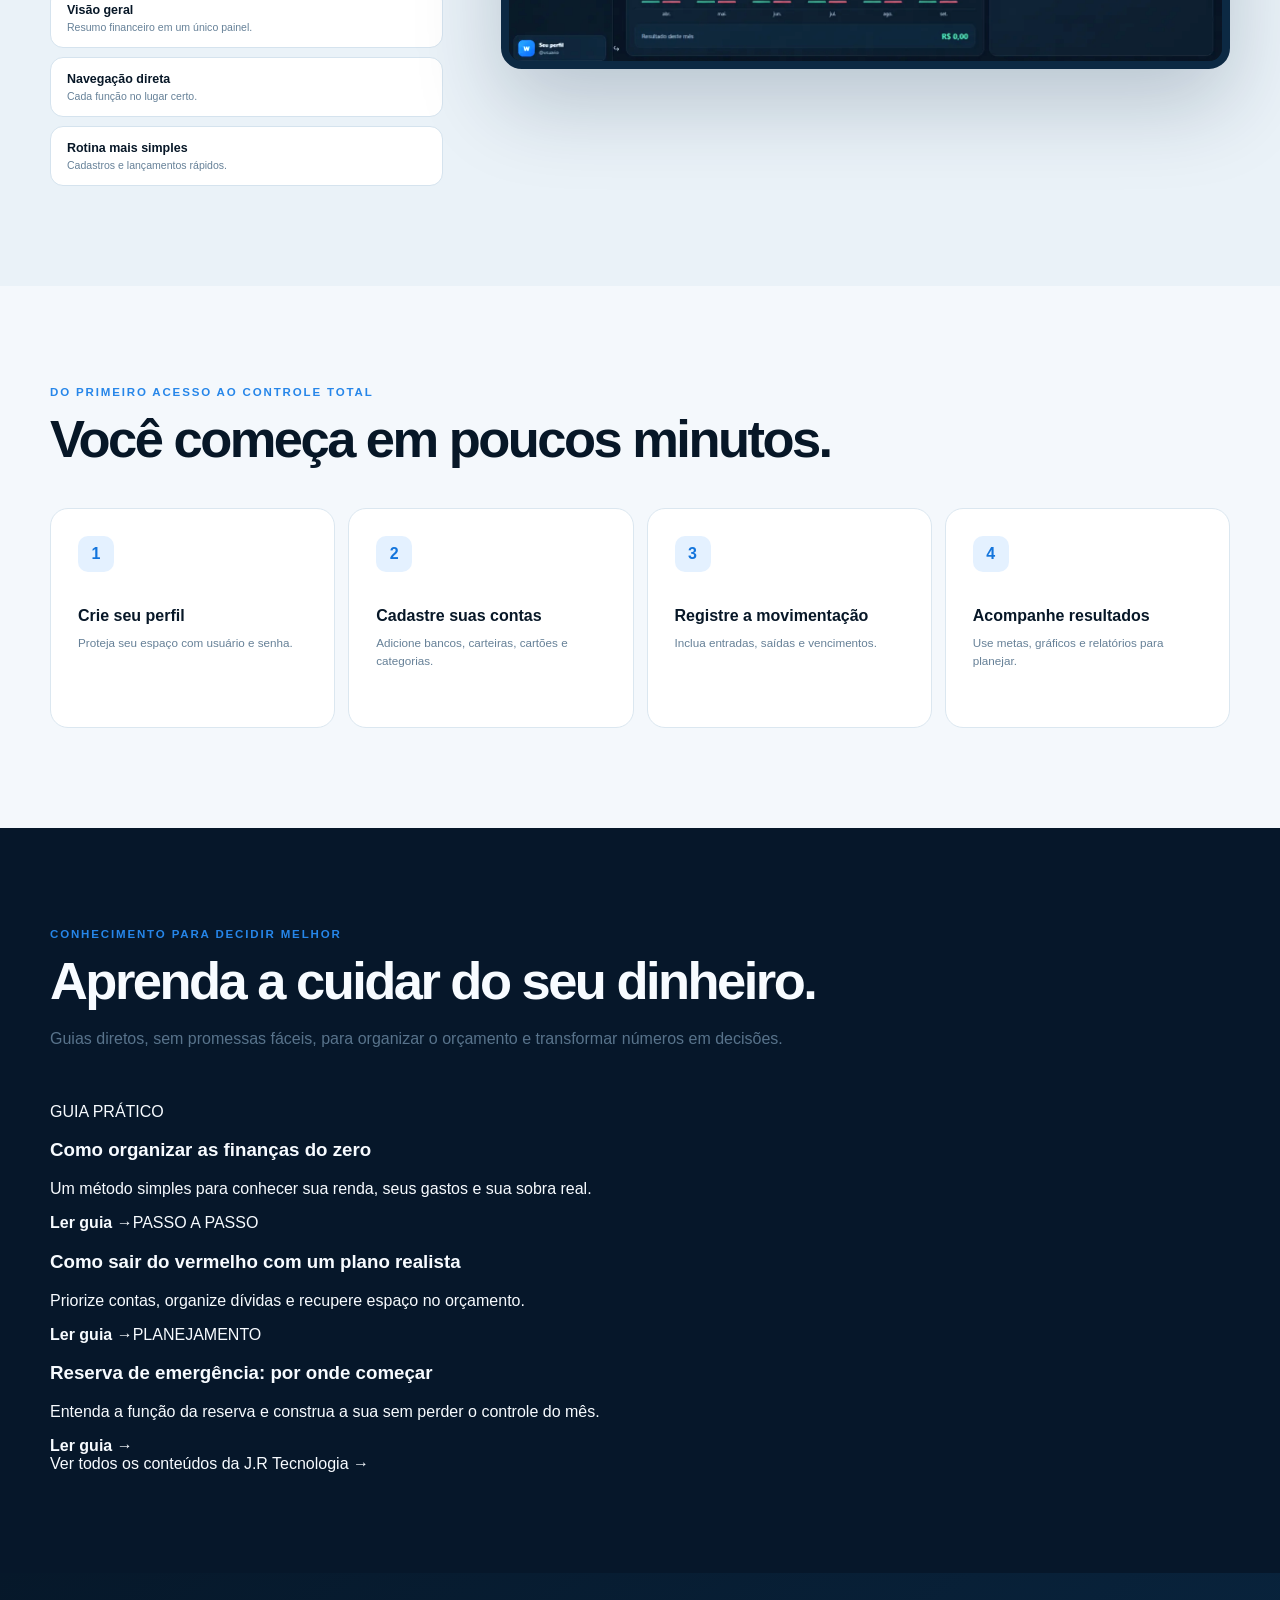
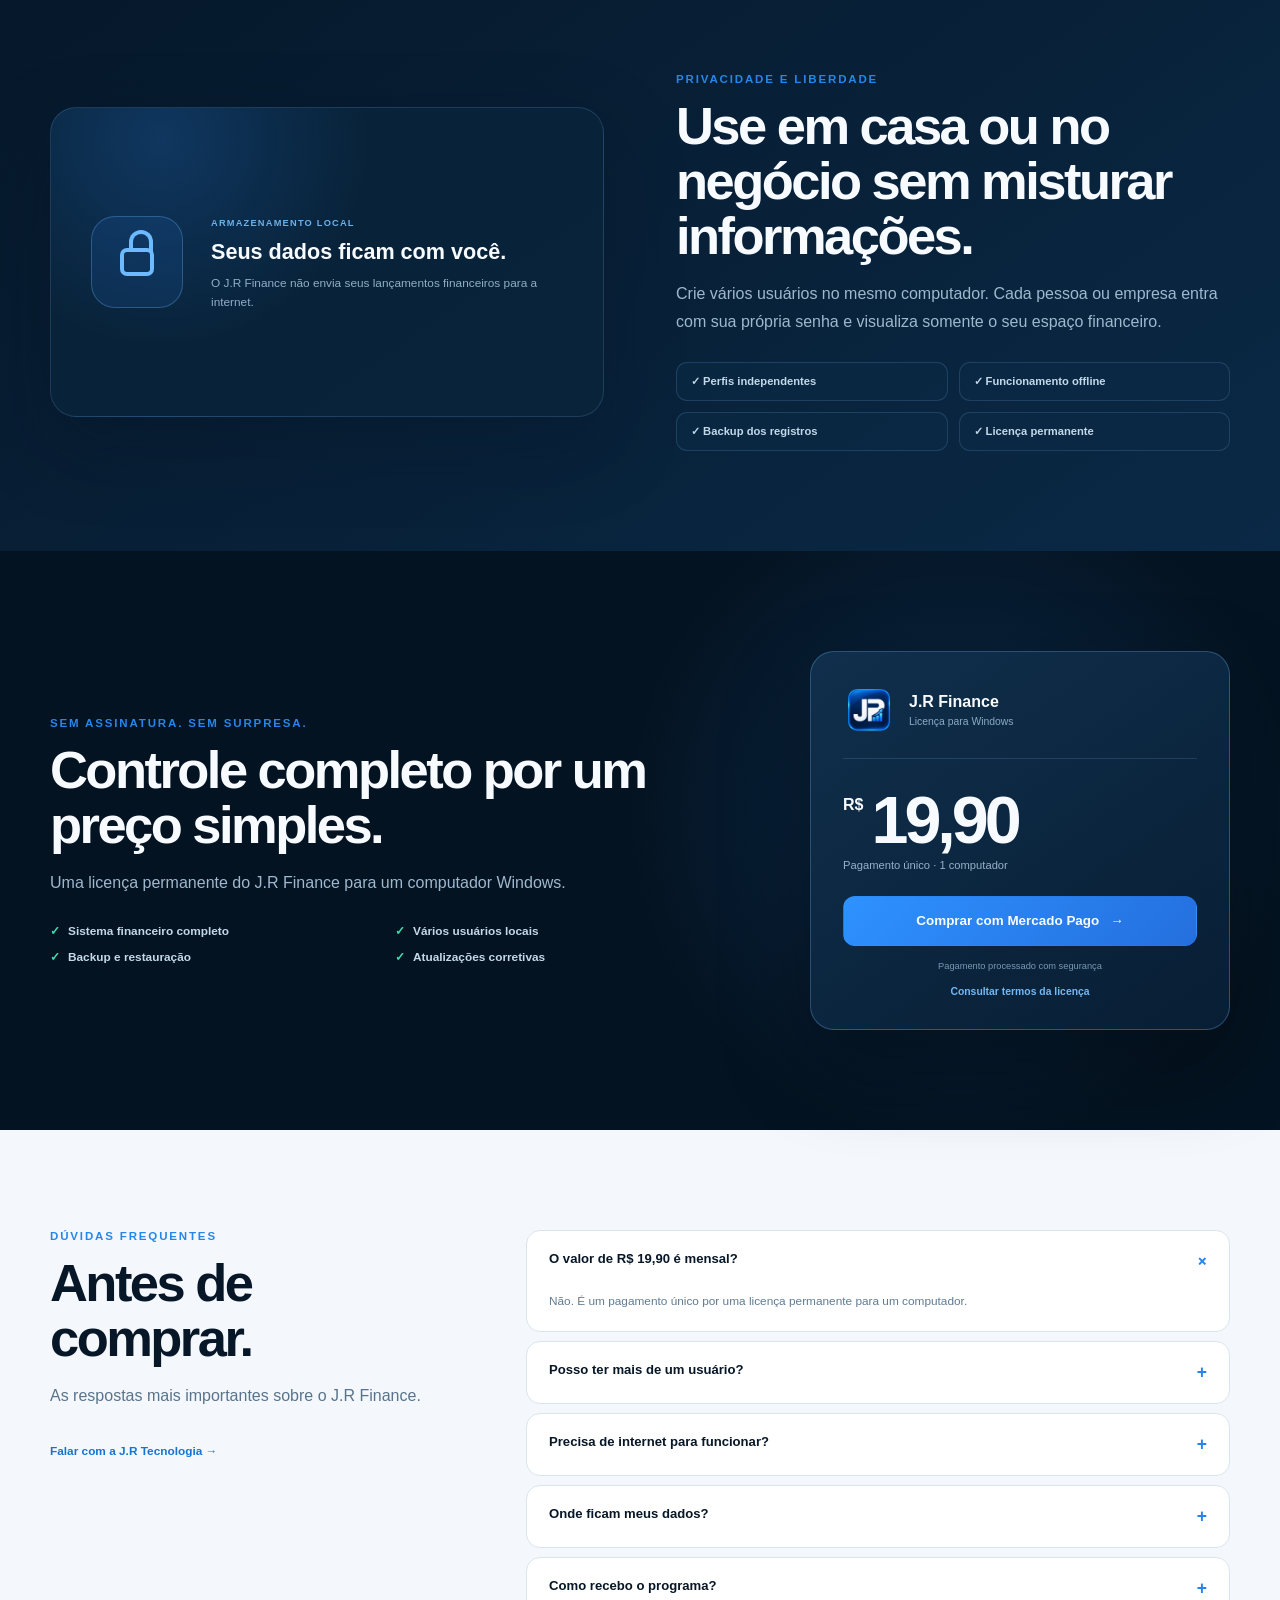
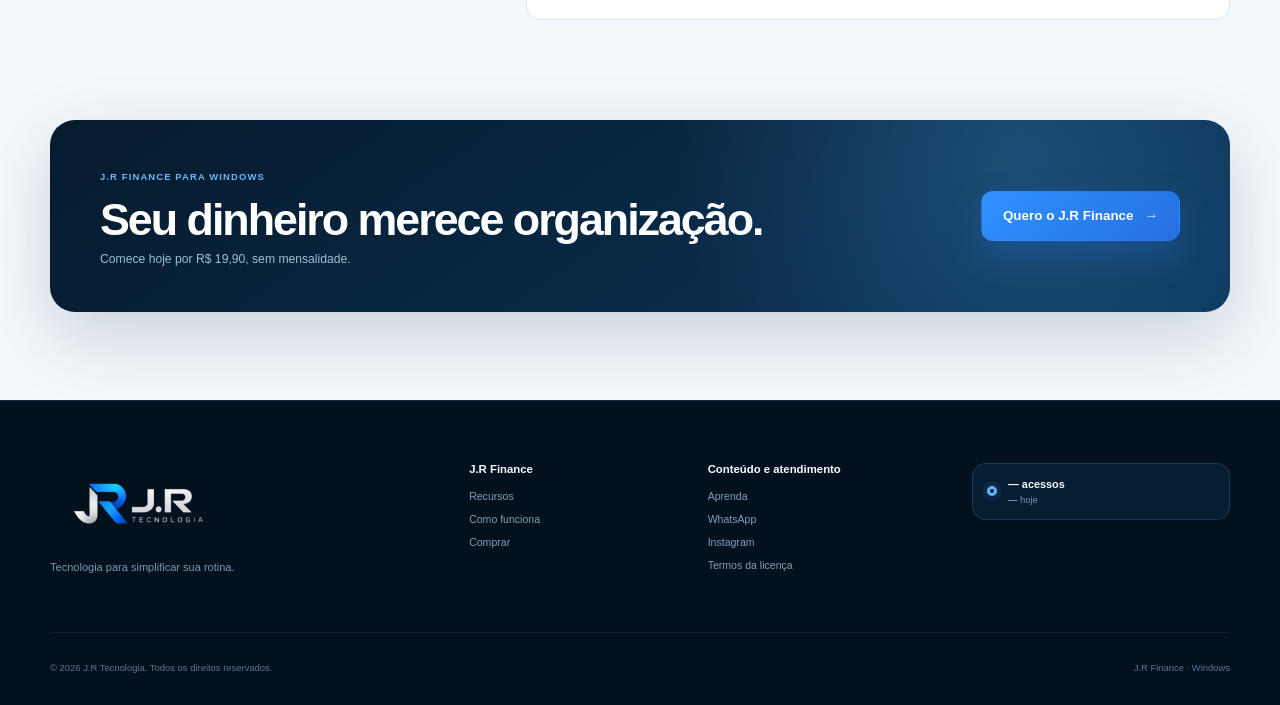
==== commit 26fc890a: "Integra área Aprenda ao site" ====
--- a/index.html
+++ b/index.html
@@ -20,7 +20,7 @@
 <header class="site-header" id="inicio"><div class="container nav-wrap">
   <a class="brand" href="#inicio" aria-label="J.R Tecnologia"><img src="jr-tecnologia-logo-clean.png?v=2" alt="J.R Tecnologia"></a>
   <button class="menu-toggle" type="button" aria-label="Abrir menu" aria-expanded="false"><span></span><span></span><span></span></button>
-  <nav class="nav-links" aria-label="Navegação principal"><a href="#diagnostico">Diagnóstico grátis</a><a href="#recursos">Recursos</a><a href="#como-funciona">Como funciona</a><a href="#duvidas">Dúvidas</a><a class="nav-cta" href="#comprar">Comprar por R$ 19,90</a></nav>
+  <nav class="nav-links" aria-label="Navegação principal"><a href="#diagnostico">Diagnóstico grátis</a><a href="#recursos">Recursos</a><a href="aprenda.html">Aprenda</a><a href="#duvidas">Dúvidas</a><a class="nav-cta" href="#comprar">Comprar por R$ 19,90</a></nav>
 </div></header>
 <main>
   <section class="hero"><div class="hero-glow"></div><div class="container hero-grid">
@@ -63,6 +63,8 @@
 
   <section class="section journey" id="como-funciona"><div class="container"><div class="section-heading compact"><span class="eyebrow">DO PRIMEIRO ACESSO AO CONTROLE TOTAL</span><h2>Você começa em poucos minutos.</h2></div><div class="steps-grid"><article><b>1</b><h3>Crie seu perfil</h3><p>Proteja seu espaço com usuário e senha.</p></article><article><b>2</b><h3>Cadastre suas contas</h3><p>Adicione bancos, carteiras, cartões e categorias.</p></article><article><b>3</b><h3>Registre a movimentação</h3><p>Inclua entradas, saídas e vencimentos.</p></article><article><b>4</b><h3>Acompanhe resultados</h3><p>Use metas, gráficos e relatórios para planejar.</p></article></div></div></section>
 
+  <section class="section learn-preview"><div class="container"><div class="section-heading"><span class="eyebrow">CONHECIMENTO PARA DECIDIR MELHOR</span><h2>Aprenda a cuidar do seu dinheiro.</h2><p>Guias diretos, sem promessas fáceis, para organizar o orçamento e transformar números em decisões.</p></div><div class="learn-preview-grid"><a href="como-organizar-financas.html"><span>GUIA PRÁTICO</span><h3>Como organizar as finanças do zero</h3><p>Um método simples para conhecer sua renda, seus gastos e sua sobra real.</p><b>Ler guia →</b></a><a href="como-sair-do-vermelho.html"><span>PASSO A PASSO</span><h3>Como sair do vermelho com um plano realista</h3><p>Priorize contas, organize dívidas e recupere espaço no orçamento.</p><b>Ler guia →</b></a><a href="reserva-de-emergencia.html"><span>PLANEJAMENTO</span><h3>Reserva de emergência: por onde começar</h3><p>Entenda a função da reserva e construa a sua sem perder o controle do mês.</p><b>Ler guia →</b></a></div><a class="learn-all" href="aprenda.html">Ver todos os conteúdos da J.R Tecnologia →</a></div></section>
+
   <section class="section security" id="seguranca"><div class="container security-grid"><div class="security-visual"><div class="lock-mark"><span></span></div><div><small>ARMAZENAMENTO LOCAL</small><strong>Seus dados ficam com você.</strong><p>O J.R Finance não envia seus lançamentos financeiros para a internet.</p></div></div><div class="security-copy"><span class="eyebrow">PRIVACIDADE E LIBERDADE</span><h2>Use em casa ou no negócio sem misturar informações.</h2><p>Crie vários usuários no mesmo computador. Cada pessoa ou empresa entra com sua própria senha e visualiza somente o seu espaço financeiro.</p><div class="security-list"><span>✓ Perfis independentes</span><span>✓ Funcionamento offline</span><span>✓ Backup dos registros</span><span>✓ Licença permanente</span></div></div></div></section>
 
   <section class="section pricing" id="comprar"><div class="container pricing-grid"><div class="pricing-copy"><span class="eyebrow">SEM ASSINATURA. SEM SURPRESA.</span><h2>Controle completo por um preço simples.</h2><p>Uma licença permanente do J.R Finance para um computador Windows.</p><ul><li>Sistema financeiro completo</li><li>Vários usuários locais</li><li>Backup e restauração</li><li>Atualizações corretivas</li></ul></div><aside class="price-card"><div class="price-product"><img src="jr-finance-icon.png" alt=""><div><strong>J.R Finance</strong><span>Licença para Windows</span></div></div><div class="price"><small>R$</small><strong>19,90</strong></div><p>Pagamento único · 1 computador</p><a class="button checkout-button" href="https://bldmkfdgdqlhpxgpvhmf.supabase.co/functions/v1/finance-checkout" rel="noopener noreferrer">Comprar com Mercado Pago <span>→</span></a><small class="payment-note">Pagamento processado com segurança</small><a class="license-link" href="licenca-finance.html">Consultar termos da licença</a></aside></div></section>
@@ -70,6 +72,6 @@
   <section class="section faq" id="duvidas"><div class="container faq-grid"><div class="faq-intro"><span class="eyebrow">DÚVIDAS FREQUENTES</span><h2>Antes de comprar.</h2><p>As respostas mais importantes sobre o J.R Finance.</p><a href="https://wa.me/5551994647219?text=Ol%C3%A1%2C%20quero%20tirar%20uma%20d%C3%BAvida%20sobre%20o%20J.R%20Finance." target="_blank" rel="noopener">Falar com a J.R Tecnologia →</a></div><div class="faq-list"><details open><summary>O valor de R$ 19,90 é mensal?<span>+</span></summary><p>Não. É um pagamento único por uma licença permanente para um computador.</p></details><details><summary>Posso ter mais de um usuário?<span>+</span></summary><p>Sim. Cada usuário possui senha e dados financeiros separados.</p></details><details><summary>Precisa de internet para funcionar?<span>+</span></summary><p>O controle financeiro funciona offline. A internet é usada apenas na compra e ativação.</p></details><details><summary>Onde ficam meus dados?<span>+</span></summary><p>No próprio computador. Você também pode criar backups.</p></details><details><summary>Como recebo o programa?<span>+</span></summary><p>Após a aprovação do pagamento, o download e a ativação são liberados.</p></details></div></div></section>
   <section class="final-cta"><div class="container final-card"><div><span>J.R FINANCE PARA WINDOWS</span><h2>Seu dinheiro merece organização.</h2><p>Comece hoje por R$ 19,90, sem mensalidade.</p></div><a class="button primary" href="#comprar">Quero o J.R Finance <span>→</span></a></div></section>
 </main>
-<footer><div class="container footer-main"><div class="footer-brand"><img src="jr-tecnologia-logo-clean.png?v=2" alt="J.R Tecnologia"><p>Tecnologia para simplificar sua rotina.</p></div><nav><strong>J.R Finance</strong><a href="#recursos">Recursos</a><a href="#como-funciona">Como funciona</a><a href="#comprar">Comprar</a></nav><nav><strong>Atendimento</strong><a href="https://wa.me/5551994647219" target="_blank" rel="noopener">WhatsApp</a><a href="https://www.instagram.com/jrtecnologia.app/" target="_blank" rel="noopener">Instagram</a><a href="licenca-finance.html">Termos da licença</a></nav><div class="site-visit-counter"><span></span><div><strong><b id="site-visits-total">—</b> acessos</strong><small><b id="site-visits-today">—</b> hoje</small></div></div></div><div class="container footer-bottom"><p>© <span id="current-year"></span> J.R Tecnologia. Todos os direitos reservados.</p><p>J.R Finance · Windows</p></div></footer>
+<footer><div class="container footer-main"><div class="footer-brand"><img src="jr-tecnologia-logo-clean.png?v=2" alt="J.R Tecnologia"><p>Tecnologia para simplificar sua rotina.</p></div><nav><strong>J.R Finance</strong><a href="#recursos">Recursos</a><a href="#como-funciona">Como funciona</a><a href="#comprar">Comprar</a></nav><nav><strong>Conteúdo e atendimento</strong><a href="aprenda.html">Aprenda</a><a href="https://wa.me/5551994647219" target="_blank" rel="noopener">WhatsApp</a><a href="https://www.instagram.com/jrtecnologia.app/" target="_blank" rel="noopener">Instagram</a><a href="licenca-finance.html">Termos da licença</a></nav><div class="site-visit-counter"><span></span><div><strong><b id="site-visits-total">—</b> acessos</strong><small><b id="site-visits-today">—</b> hoje</small></div></div></div><div class="container footer-bottom"><p>© <span id="current-year"></span> J.R Tecnologia. Todos os direitos reservados.</p><p>J.R Finance · Windows</p></div></footer>
 <script src="app.js?v=20260930-diagnostico-fix1"></script>
 </body></html>
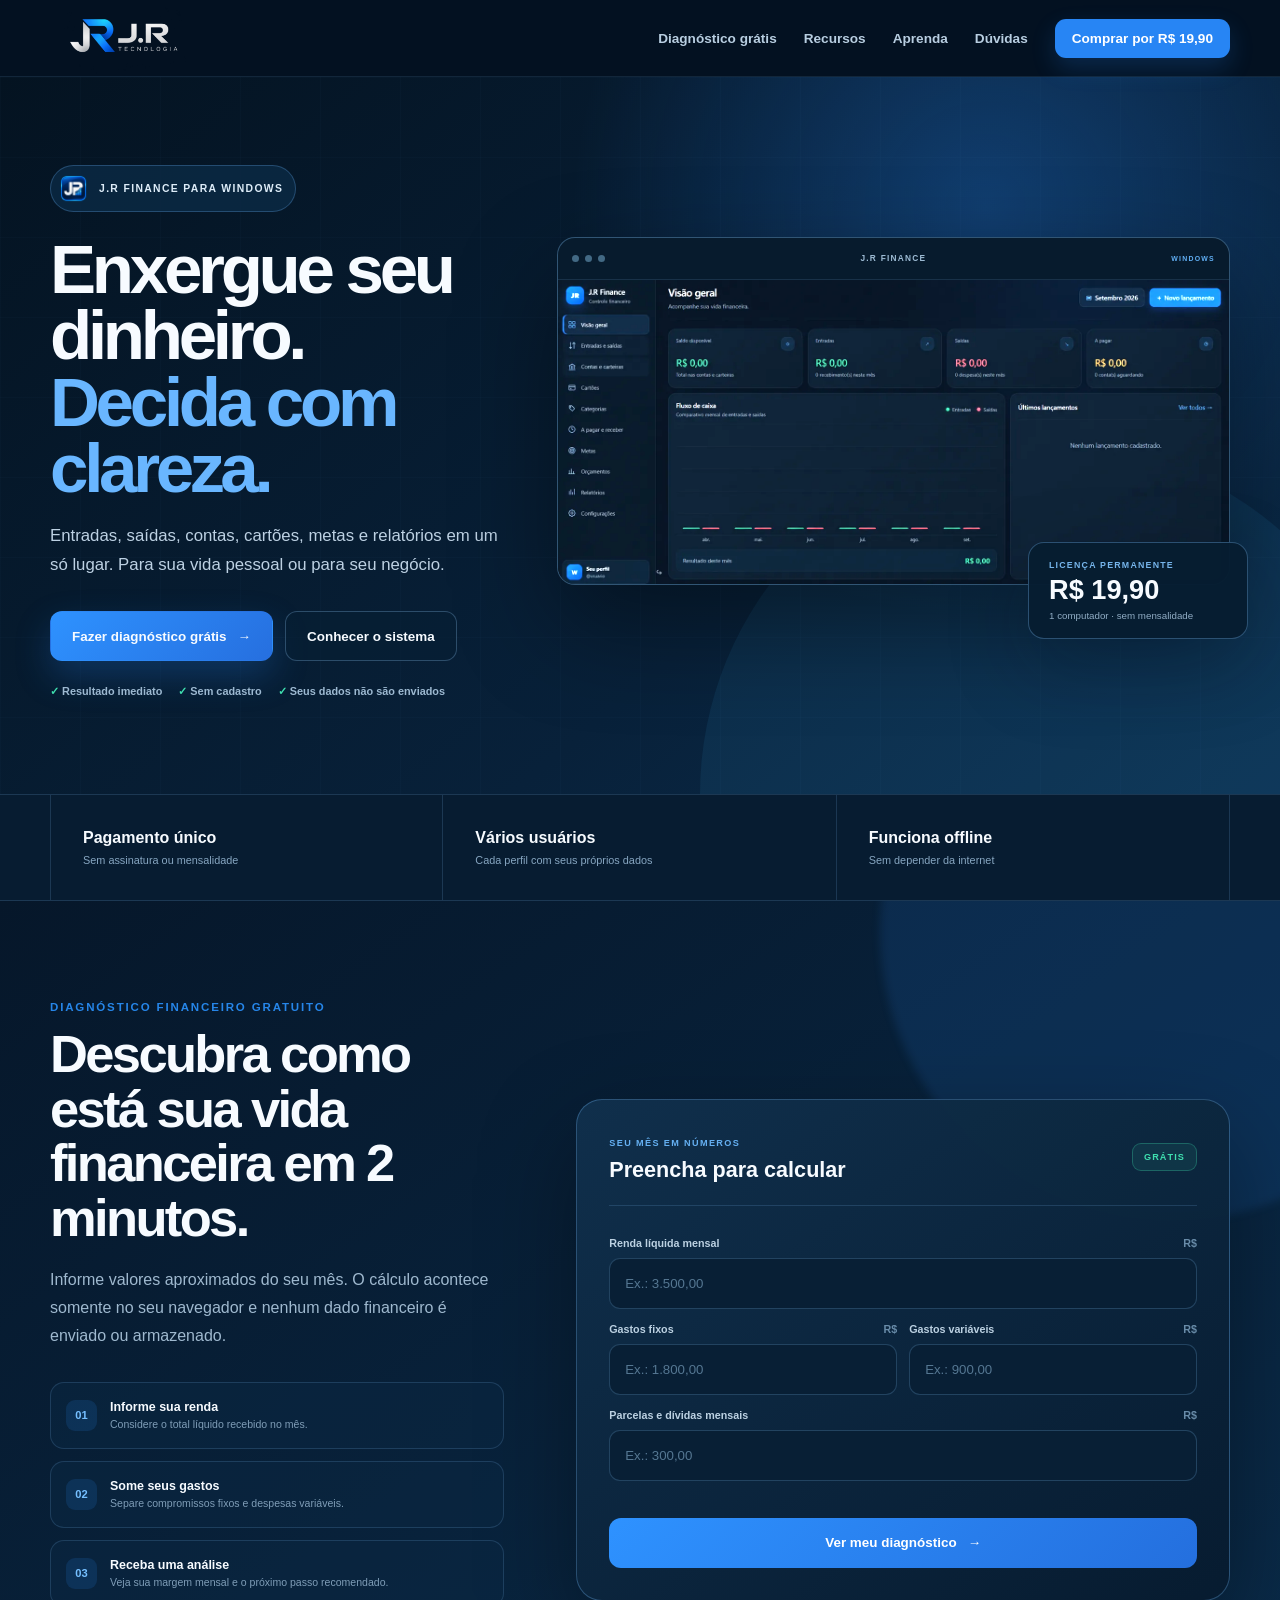
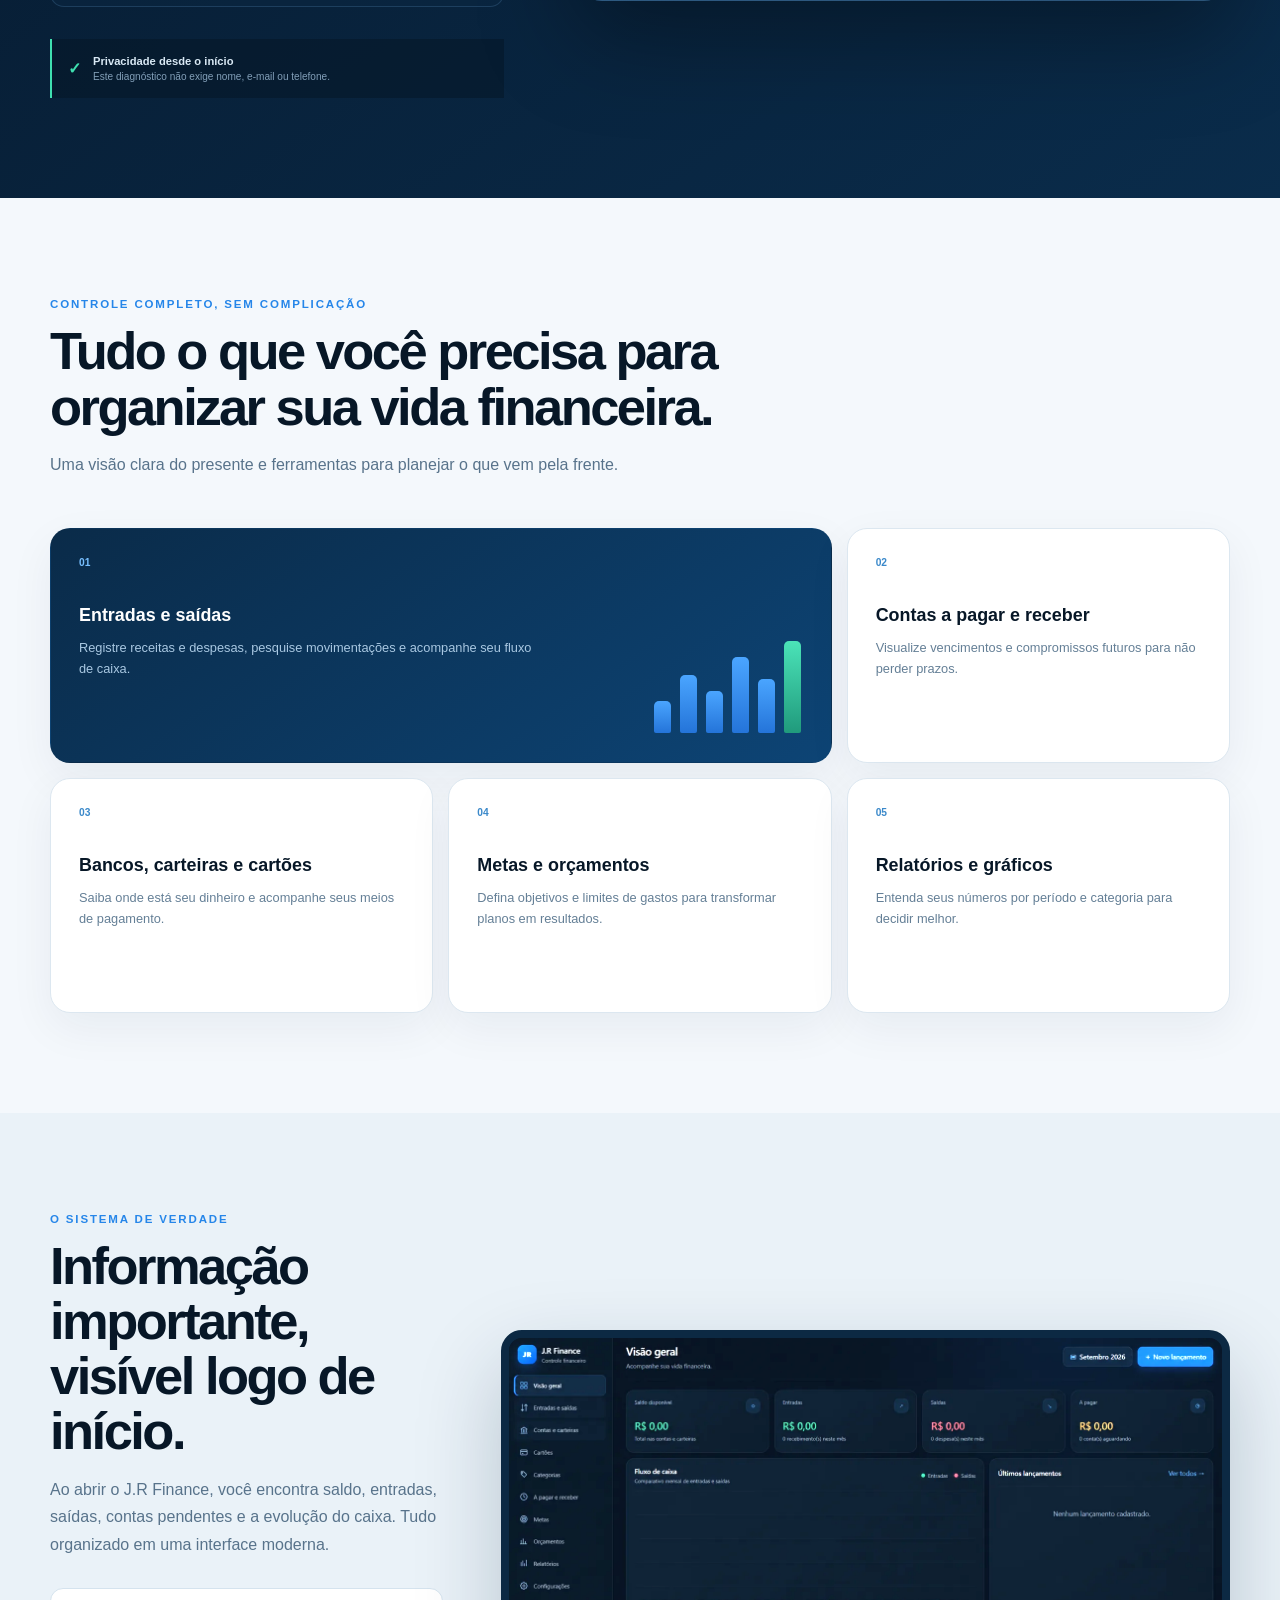
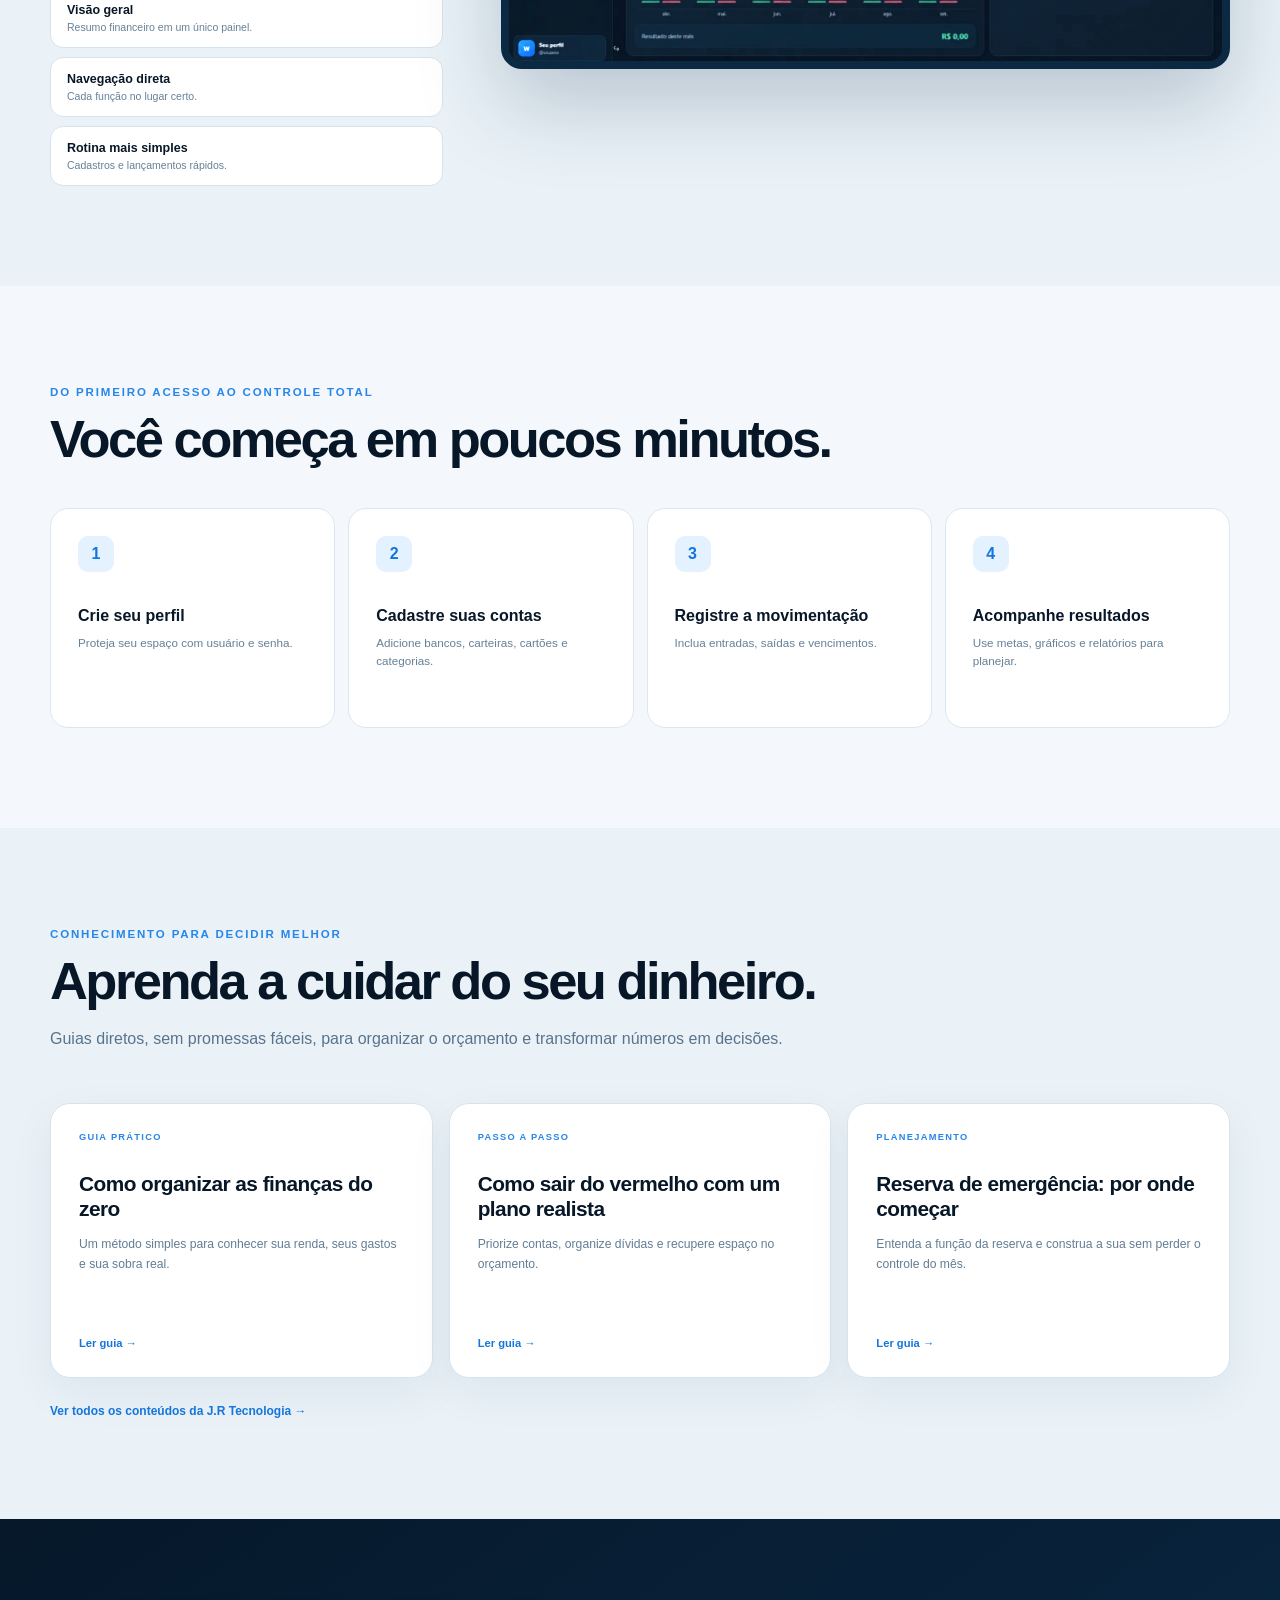
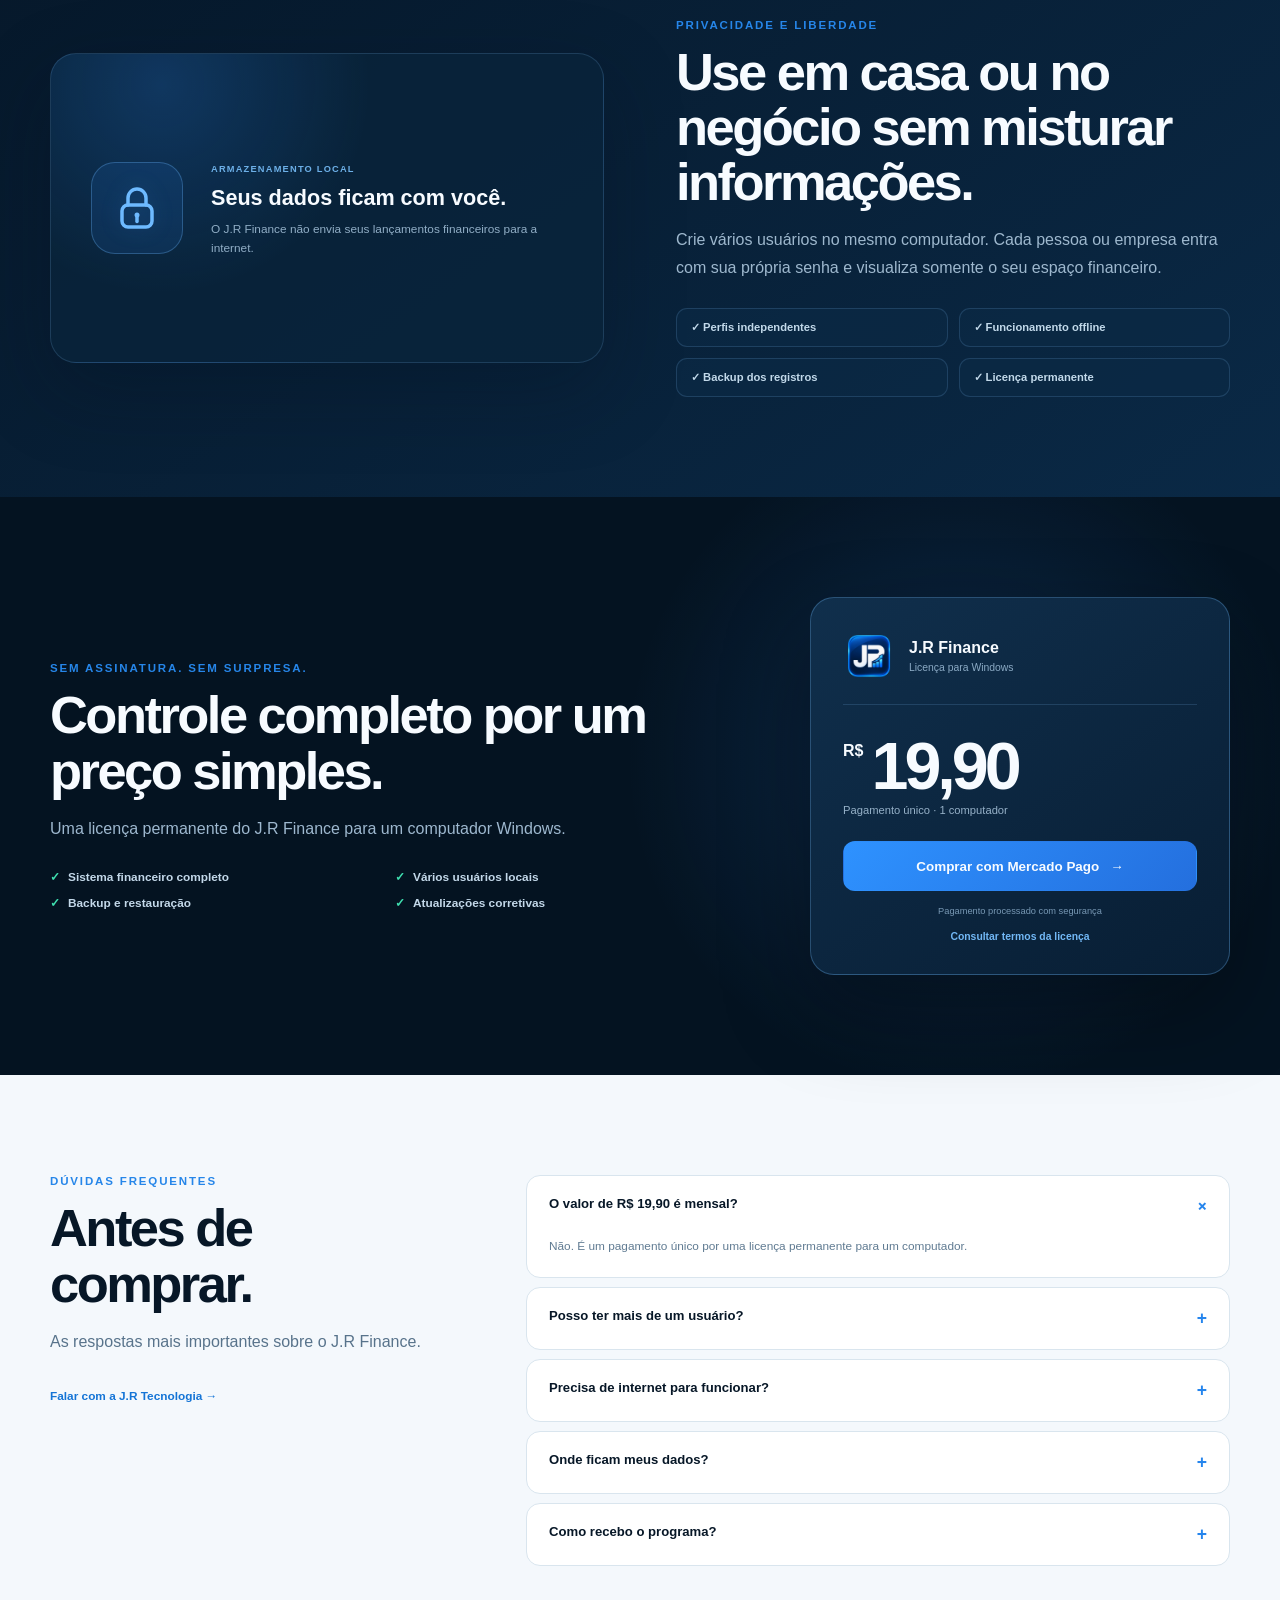
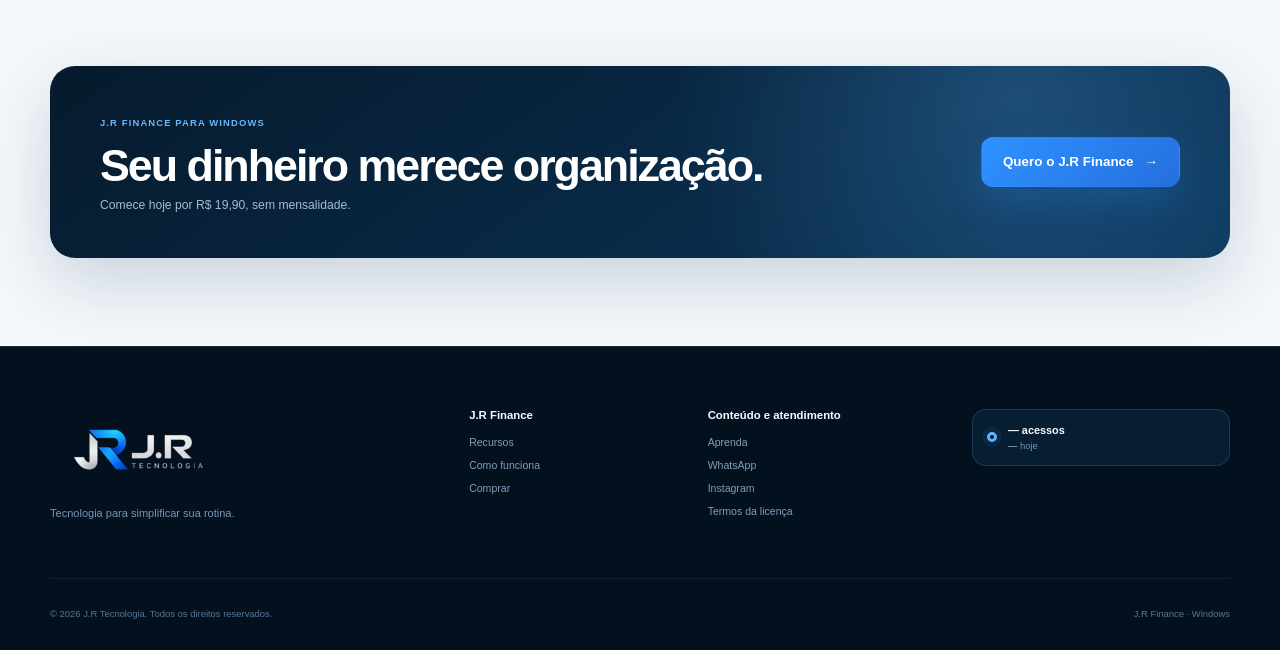
==== commit a6251348: "Corrige ícone de privacidade do J.R Finance" ====
--- a/index.html
+++ b/index.html
@@ -65,7 +65,7 @@
 
   <section class="section learn-preview"><div class="container"><div class="section-heading"><span class="eyebrow">CONHECIMENTO PARA DECIDIR MELHOR</span><h2>Aprenda a cuidar do seu dinheiro.</h2><p>Guias diretos, sem promessas fáceis, para organizar o orçamento e transformar números em decisões.</p></div><div class="learn-preview-grid"><a href="como-organizar-financas.html"><span>GUIA PRÁTICO</span><h3>Como organizar as finanças do zero</h3><p>Um método simples para conhecer sua renda, seus gastos e sua sobra real.</p><b>Ler guia →</b></a><a href="como-sair-do-vermelho.html"><span>PASSO A PASSO</span><h3>Como sair do vermelho com um plano realista</h3><p>Priorize contas, organize dívidas e recupere espaço no orçamento.</p><b>Ler guia →</b></a><a href="reserva-de-emergencia.html"><span>PLANEJAMENTO</span><h3>Reserva de emergência: por onde começar</h3><p>Entenda a função da reserva e construa a sua sem perder o controle do mês.</p><b>Ler guia →</b></a></div><a class="learn-all" href="aprenda.html">Ver todos os conteúdos da J.R Tecnologia →</a></div></section>
 
-  <section class="section security" id="seguranca"><div class="container security-grid"><div class="security-visual"><div class="lock-mark"><span></span></div><div><small>ARMAZENAMENTO LOCAL</small><strong>Seus dados ficam com você.</strong><p>O J.R Finance não envia seus lançamentos financeiros para a internet.</p></div></div><div class="security-copy"><span class="eyebrow">PRIVACIDADE E LIBERDADE</span><h2>Use em casa ou no negócio sem misturar informações.</h2><p>Crie vários usuários no mesmo computador. Cada pessoa ou empresa entra com sua própria senha e visualiza somente o seu espaço financeiro.</p><div class="security-list"><span>✓ Perfis independentes</span><span>✓ Funcionamento offline</span><span>✓ Backup dos registros</span><span>✓ Licença permanente</span></div></div></div></section>
+  <section class="section security" id="seguranca"><div class="container security-grid"><div class="security-visual"><div class="lock-mark" aria-hidden="true"><svg viewBox="0 0 48 48"><rect x="9" y="21" width="30" height="22" rx="6"></rect><path d="M15 21v-7a9 9 0 0 1 18 0v7"></path><circle cx="24" cy="31" r="2.5"></circle><path d="M24 33.5v4"></path></svg></div><div><small>ARMAZENAMENTO LOCAL</small><strong>Seus dados ficam com você.</strong><p>O J.R Finance não envia seus lançamentos financeiros para a internet.</p></div></div><div class="security-copy"><span class="eyebrow">PRIVACIDADE E LIBERDADE</span><h2>Use em casa ou no negócio sem misturar informações.</h2><p>Crie vários usuários no mesmo computador. Cada pessoa ou empresa entra com sua própria senha e visualiza somente o seu espaço financeiro.</p><div class="security-list"><span>✓ Perfis independentes</span><span>✓ Funcionamento offline</span><span>✓ Backup dos registros</span><span>✓ Licença permanente</span></div></div></div></section>
 
   <section class="section pricing" id="comprar"><div class="container pricing-grid"><div class="pricing-copy"><span class="eyebrow">SEM ASSINATURA. SEM SURPRESA.</span><h2>Controle completo por um preço simples.</h2><p>Uma licença permanente do J.R Finance para um computador Windows.</p><ul><li>Sistema financeiro completo</li><li>Vários usuários locais</li><li>Backup e restauração</li><li>Atualizações corretivas</li></ul></div><aside class="price-card"><div class="price-product"><img src="jr-finance-icon.png" alt=""><div><strong>J.R Finance</strong><span>Licença para Windows</span></div></div><div class="price"><small>R$</small><strong>19,90</strong></div><p>Pagamento único · 1 computador</p><a class="button checkout-button" href="https://bldmkfdgdqlhpxgpvhmf.supabase.co/functions/v1/finance-checkout" rel="noopener noreferrer">Comprar com Mercado Pago <span>→</span></a><small class="payment-note">Pagamento processado com segurança</small><a class="license-link" href="licenca-finance.html">Consultar termos da licença</a></aside></div></section>
 
--- a/finance-site.css
+++ b/finance-site.css
@@ -6,10 +6,14 @@
 .overview,.journey,.faq{color:var(--ink);background:var(--light)}.section-heading{max-width:830px;margin-bottom:50px}.section-heading.compact{margin-bottom:42px}.section-heading h2,.showcase h2,.security h2,.pricing h2,.faq h2{margin:13px 0 17px;font-size:clamp(2.35rem,4.1vw,4rem);line-height:1.05;letter-spacing:-.048em}.section-heading p,.showcase-copy>p,.security-copy>p,.pricing-copy>p,.faq-intro>p{color:#58738b;line-height:1.72}.feature-grid{display:grid;grid-template-columns:repeat(3,1fr);gap:15px}.feature-card{position:relative;min-height:235px;padding:28px;border:1px solid #dce7f0;border-radius:20px;background:#fff;box-shadow:0 15px 45px rgba(7,36,61,.06)}.feature-card.feature-main{grid-column:span 2;color:#fff;background:linear-gradient(145deg,#0a2b49,#0d4475);border-color:transparent}.feature-number{display:block;margin-bottom:37px;color:#3b89ca;font-size:.64rem;font-weight:900}.feature-main .feature-number{color:#77bfff}.feature-card h3{margin:0 0 11px;font-size:1.12rem}.feature-card p{max-width:470px;margin:0;color:#647f96;font-size:.8rem;line-height:1.65}.feature-main p{color:#a9c8e2}.mini-chart{position:absolute;right:30px;bottom:29px;display:flex;height:92px;align-items:flex-end;gap:9px}.mini-chart i{display:block;width:17px;border-radius:5px 5px 2px 2px;background:linear-gradient(#4aa5ff,#2474d9)}.mini-chart i:nth-child(1){height:35%}.mini-chart i:nth-child(2){height:63%}.mini-chart i:nth-child(3){height:46%}.mini-chart i:nth-child(4){height:83%}.mini-chart i:nth-child(5){height:59%}.mini-chart i:nth-child(6){height:100%;background:linear-gradient(#4be3b8,#209a7c)}
 .showcase{color:var(--ink);background:#eaf2f8}.showcase-grid{display:grid;grid-template-columns:.7fr 1.3fr;gap:58px;align-items:center}.showcase-copy ul{display:grid;margin:30px 0 0;padding:0;list-style:none;gap:9px}.showcase-copy li{display:flex;padding:14px 16px;border:1px solid #d5e3ee;border-radius:13px;background:#fff;flex-direction:column}.showcase-copy li b{font-size:.78rem}.showcase-copy li span{margin-top:4px;color:#668198;font-size:.66rem}.showcase-screen{overflow:hidden;border:8px solid #0c2943;border-radius:21px;background:#061a2b;box-shadow:0 35px 85px rgba(7,38,65,.22)}.showcase-screen img{width:100%;height:auto;filter:brightness(1.2) saturate(1.05)}
 .steps-grid{display:grid;grid-template-columns:repeat(4,1fr);gap:13px}.steps-grid article{position:relative;min-height:220px;padding:27px;border:1px solid #dbe7f0;border-radius:18px;background:#fff}.steps-grid article>b{display:grid;width:36px;height:36px;margin-bottom:35px;border-radius:10px;color:#1475dc;background:#e4f1ff;place-items:center}.steps-grid h3{margin:0 0 9px;font-size:1rem}.steps-grid p{margin:0;color:#668097;font-size:.73rem;line-height:1.55}
+.learn-preview{color:var(--ink);background:#eaf2f8}.learn-preview-grid{display:grid;grid-template-columns:repeat(3,1fr);gap:16px}.learn-preview-grid>a{display:flex;min-height:275px;padding:28px;border:1px solid #d7e4ee;border-radius:20px;background:#fff;box-shadow:0 15px 45px rgba(7,36,61,.06);flex-direction:column;transition:.2s}.learn-preview-grid>a:hover{transform:translateY(-4px);border-color:#9dcbf5}.learn-preview-grid span{color:#2686e9;font-size:.58rem;font-weight:900;letter-spacing:.14em}.learn-preview-grid h3{margin:30px 0 12px;font-size:1.3rem;line-height:1.2;letter-spacing:-.025em}.learn-preview-grid p{margin:0;color:#627d94;font-size:.76rem;line-height:1.65}.learn-preview-grid b{margin-top:auto;padding-top:25px;color:#1475dc;font-size:.7rem}.learn-all{display:inline-block;margin-top:26px;color:#1475dc;font-size:.75rem;font-weight:850}
 .security{background:linear-gradient(145deg,#06182a,#0a2946)}.security-grid{display:grid;grid-template-columns:1fr 1fr;gap:72px;align-items:center}.security-visual{display:flex;min-height:310px;padding:40px;border:1px solid var(--line);border-radius:26px;background:radial-gradient(circle at 20% 10%,rgba(45,140,255,.2),transparent 40%),rgba(10,36,59,.78);align-items:center;gap:28px;box-shadow:var(--shadow)}.lock-mark{display:grid;width:92px;height:92px;flex:0 0 92px;border:1px solid rgba(110,184,250,.3);border-radius:24px;background:rgba(45,140,255,.11);place-items:center}.lock-mark span{position:relative;width:34px;height:28px;border:4px solid #6ebaff;border-radius:7px}.lock-mark span:before{position:absolute;bottom:20px;left:5px;width:16px;height:18px;border:4px solid #6ebaff;border-bottom:0;border-radius:12px 12px 0 0;content:""}.security-visual small{color:#6db0e8;font-size:.58rem;font-weight:900;letter-spacing:.13em}.security-visual strong{display:block;margin:9px 0;font-size:1.35rem}.security-visual p{margin:0;color:#91aec6;font-size:.74rem;line-height:1.6}.security-copy>p{color:#9eb8ce}.security-list{display:grid;grid-template-columns:1fr 1fr;margin-top:27px;gap:11px}.security-list span{padding:12px 14px;border:1px solid var(--line);border-radius:11px;color:#c2d9ea;background:rgba(11,42,69,.65);font-size:.7rem;font-weight:700}
 .pricing{background:radial-gradient(circle at 75% 45%,rgba(45,140,255,.18),transparent 33%),#041321}.pricing-grid{display:grid;grid-template-columns:1fr 420px;gap:82px;align-items:center}.pricing-copy>p{color:#9eb8cf}.pricing-copy ul{display:grid;grid-template-columns:1fr 1fr;margin:28px 0 0;padding:0;list-style:none;gap:12px}.pricing-copy li{color:#c3d8e9;font-size:.74rem;font-weight:700}.pricing-copy li:before{margin-right:8px;color:var(--green);content:"✓"}.price-card{padding:32px;border:1px solid rgba(114,185,249,.3);border-radius:24px;background:linear-gradient(145deg,#102f4c,#081e34);box-shadow:0 35px 90px rgba(0,0,0,.32)}.price-product{display:flex;padding-bottom:22px;border-bottom:1px solid var(--line);align-items:center;gap:14px}.price-product img{width:52px;height:52px;border-radius:14px}.price-product div{display:flex;flex-direction:column}.price-product span{margin-top:5px;color:#8baac4;font-size:.65rem}.price{display:flex;margin:28px 0 5px;align-items:flex-start}.price small{margin:9px 8px 0 0;font-size:1rem;font-weight:900}.price strong{font-size:4.15rem;line-height:1;letter-spacing:-.06em}.price-card>p{margin:0 0 25px;color:#96b1c8;font-size:.7rem}.checkout-button{width:100%;background:linear-gradient(135deg,#2e92ff,#246fde)}.payment-note,.license-link{display:block;text-align:center}.payment-note{margin:15px 0;color:#7898b4;font-size:.58rem}.license-link{color:#72b8f6;font-size:.65rem;font-weight:800}
 .faq-grid{display:grid;grid-template-columns:.72fr 1.28fr;gap:80px}.faq-intro>a{display:inline-block;margin-top:18px;color:#1474d6;font-size:.74rem;font-weight:850}.faq-list{display:grid;gap:9px}.faq-list details{overflow:hidden;border:1px solid #d9e5ee;border-radius:14px;background:#fff}.faq-list summary{display:flex;padding:20px 22px;cursor:pointer;list-style:none;justify-content:space-between;font-size:.82rem;font-weight:800}.faq-list summary::-webkit-details-marker{display:none}.faq-list summary span{color:#2585ed;font-size:1.1rem}.faq-list details[open] summary span{transform:rotate(45deg)}.faq-list p{margin:0;padding:0 22px 20px;color:#607b92;font-size:.74rem;line-height:1.62}.final-cta{padding:0 0 88px;color:var(--ink);background:var(--light)}.final-card{display:flex;padding:46px 50px;border-radius:25px;color:#fff;background:radial-gradient(circle at 82% 18%,rgba(91,181,255,.24),transparent 35%),linear-gradient(145deg,#061a2c,#0b355a);align-items:center;justify-content:space-between;box-shadow:0 24px 70px rgba(7,38,65,.18)}.final-card>div>span{color:#6bb6f7;font-size:.59rem;font-weight:900;letter-spacing:.12em}.final-card h2{margin:10px 0 7px;font-size:clamp(2rem,3.5vw,3.1rem);letter-spacing:-.045em}.final-card p{margin:0;color:#a3bdd3;font-size:.76rem}.final-card .button{flex:0 0 auto;margin-left:30px}
 footer{padding:62px 0 22px;border-top:1px solid var(--line);background:#03111f}.footer-main{display:grid;grid-template-columns:1.45fr .75fr .85fr 1fr;gap:45px}.footer-brand img{width:175px}.footer-brand p{color:#7897b2;font-size:.69rem}.footer-main nav{display:flex;flex-direction:column;gap:11px}.footer-main nav strong{margin-bottom:4px;font-size:.71rem}.footer-main nav a{color:#809eb9;font-size:.66rem}.site-visit-counter{display:flex;height:max-content;padding:14px;border:1px solid var(--line);border-radius:14px;background:#071d31;align-items:center;gap:11px}.site-visit-counter>span{display:block;width:10px;height:10px;border:3px solid #62b3fa;border-radius:50%;box-shadow:0 0 0 5px rgba(45,140,255,.1)}.site-visit-counter div{display:flex;flex-direction:column}.site-visit-counter strong{font-size:.68rem}.site-visit-counter small{margin-top:4px;color:#7695b0;font-size:.59rem}.footer-bottom{display:flex;margin-top:48px;padding-top:20px;border-top:1px solid rgba(124,179,229,.1);justify-content:space-between;color:#587691;font-size:.59rem}
 @media(max-width:1050px){.hero-grid,.showcase-grid,.security-grid,.diagnosis-grid{grid-template-columns:1fr}.hero-product{max-width:820px}.feature-grid{grid-template-columns:1fr 1fr}.pricing-grid{grid-template-columns:1fr 390px;gap:42px}.footer-main{grid-template-columns:1.3fr 1fr 1fr}.site-visit-counter{grid-column:1/-1;width:max-content}}
-@media(max-width:820px){.nav-links{position:absolute;top:76px;right:20px;left:20px;display:none;padding:18px;border:1px solid var(--line);border-radius:16px;background:#071d31;flex-direction:column;align-items:stretch}.nav-links.open{display:flex}.menu-toggle{display:block}.proof-grid{grid-template-columns:1fr}.proof-grid article{border:0;border-bottom:1px solid var(--line)}.feature-grid{grid-template-columns:1fr}.feature-card.feature-main{grid-column:auto}.steps-grid{grid-template-columns:1fr 1fr}.pricing-grid,.faq-grid{grid-template-columns:1fr}.footer-main{grid-template-columns:1fr 1fr}.footer-brand{grid-column:1/-1}.final-card{align-items:flex-start;flex-direction:column}.final-card .button{margin:26px 0 0}}
+@media(max-width:820px){.nav-links{position:absolute;top:76px;right:20px;left:20px;display:none;padding:18px;border:1px solid var(--line);border-radius:16px;background:#071d31;flex-direction:column;align-items:stretch}.nav-links.open{display:flex}.menu-toggle{display:block}.proof-grid{grid-template-columns:1fr}.proof-grid article{border:0;border-bottom:1px solid var(--line)}.feature-grid,.learn-preview-grid{grid-template-columns:1fr}.feature-card.feature-main{grid-column:auto}.steps-grid{grid-template-columns:1fr 1fr}.pricing-grid,.faq-grid{grid-template-columns:1fr}.footer-main{grid-template-columns:1fr 1fr}.footer-brand{grid-column:1/-1}.final-card{align-items:flex-start;flex-direction:column}.final-card .button{margin:26px 0 0}}
 @media(max-width:620px){.container{width:min(100% - 28px,1180px)}.section{padding:76px 0}.hero{padding:67px 0 74px}.hero h1{font-size:3.25rem}.hero-actions .button{width:100%}.hero-trust{flex-direction:column}.product-badge{right:0;min-width:188px}.proof-grid article{min-height:88px;padding:18px}.diagnosis-card{padding:23px}.diagnosis-copy h2{font-size:2.35rem}.field-grid,.result-numbers{grid-template-columns:1fr}.mini-chart{display:none}.feature-card{min-height:215px}.steps-grid{grid-template-columns:1fr}.security-visual{padding:28px;align-items:flex-start;flex-direction:column}.security-list,.pricing-copy ul{grid-template-columns:1fr}.price-card{padding:25px}.final-card{padding:35px 25px}.footer-main{grid-template-columns:1fr}.footer-brand,.site-visit-counter{grid-column:auto}.site-visit-counter{width:100%}.footer-bottom{flex-direction:column}.section-heading h2,.showcase h2,.security h2,.pricing h2,.faq h2{font-size:2.3rem}}
+
+/* Cadeado vetorial: reconhecível e nítido em qualquer escala. */
+.lock-mark svg{width:48px;height:48px;overflow:visible;fill:none;stroke:#6ebaff;stroke-width:3.5;stroke-linecap:round;stroke-linejoin:round;filter:drop-shadow(0 0 10px rgba(74,166,255,.18))}.lock-mark svg circle{fill:#6ebaff;stroke:none}
